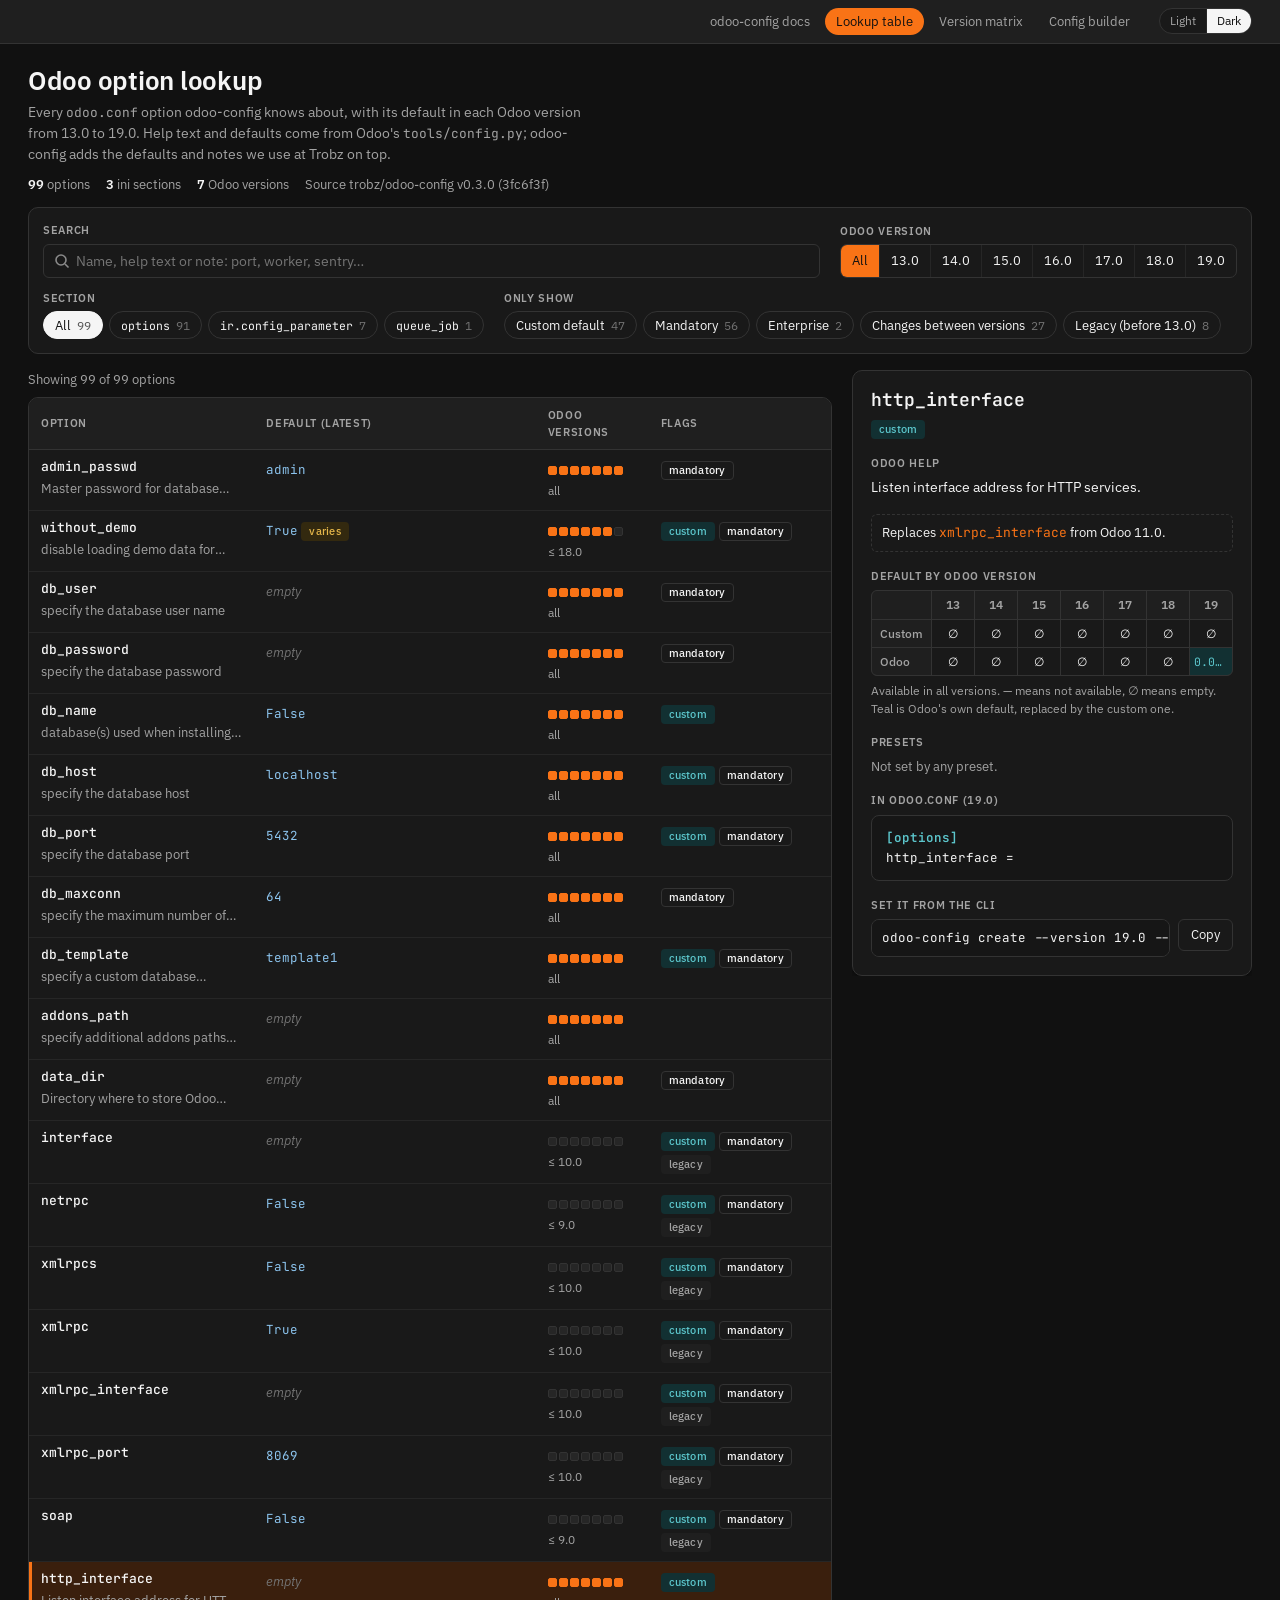
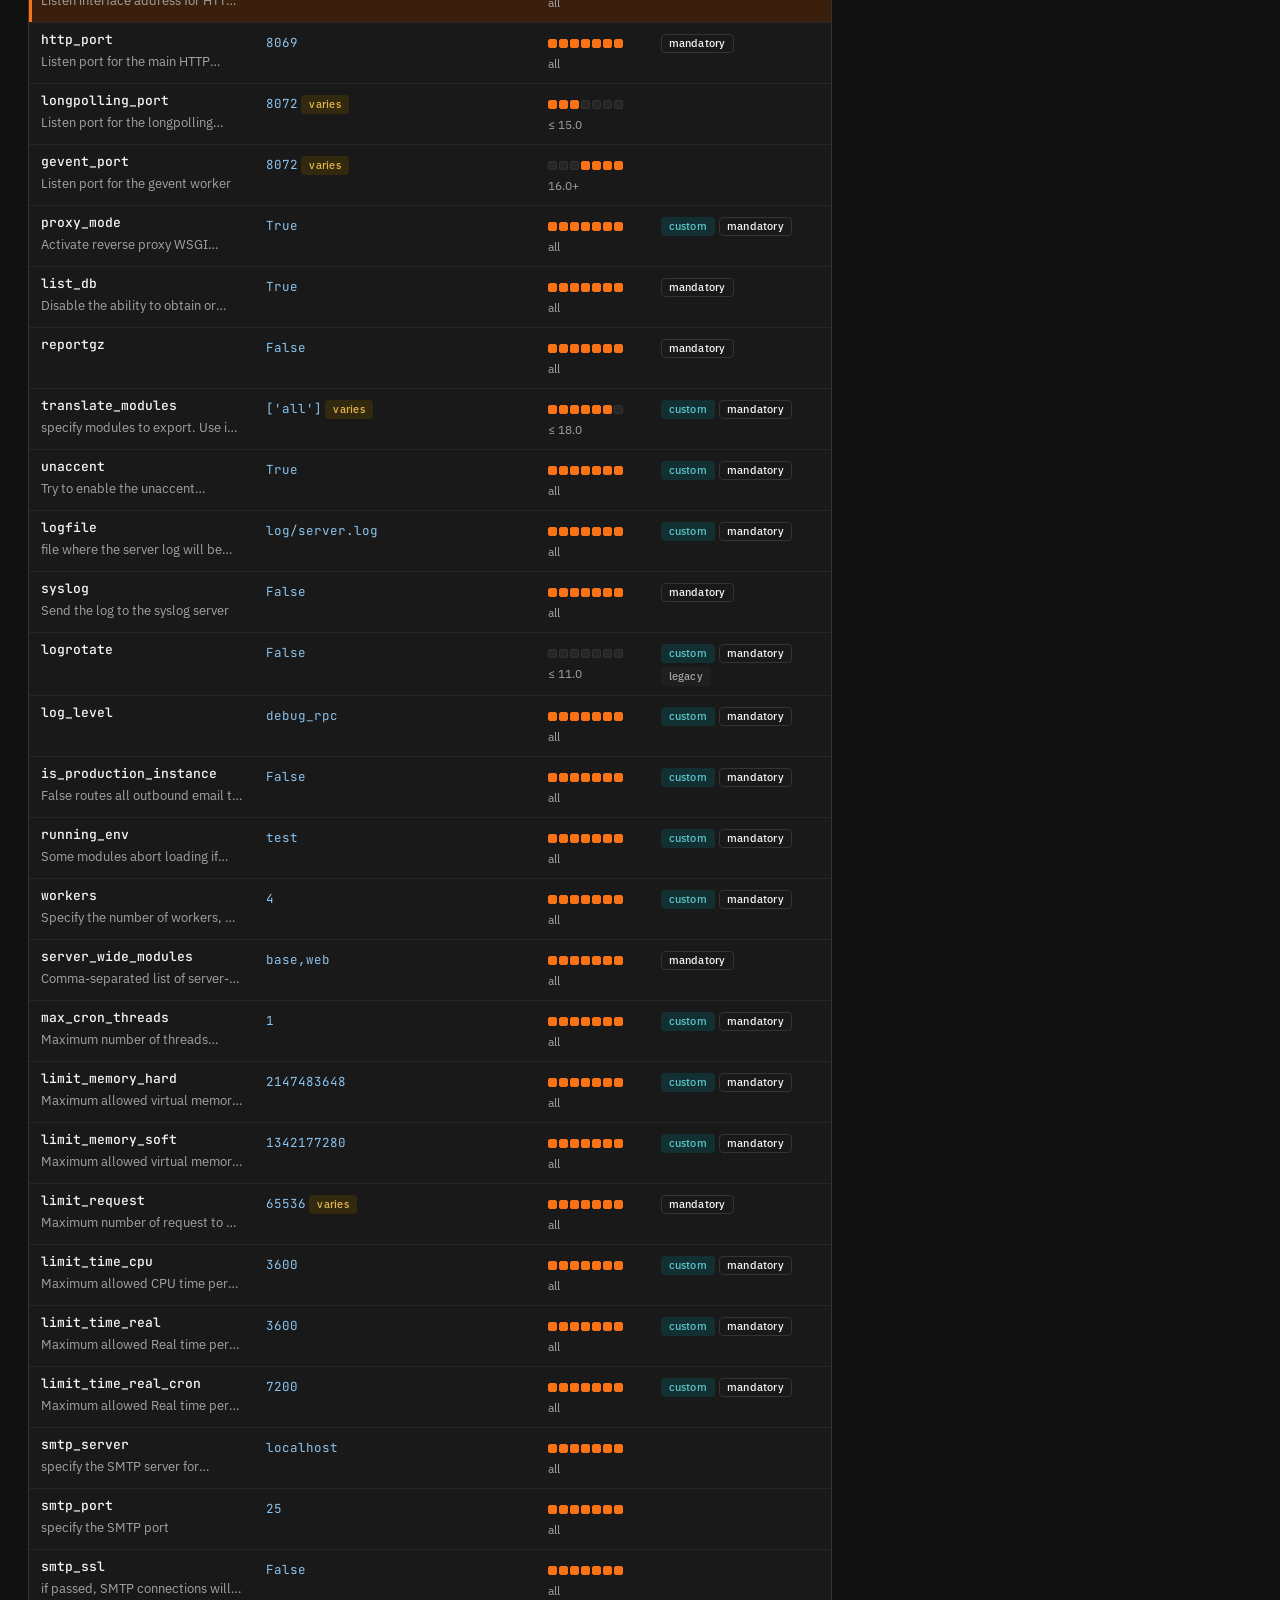
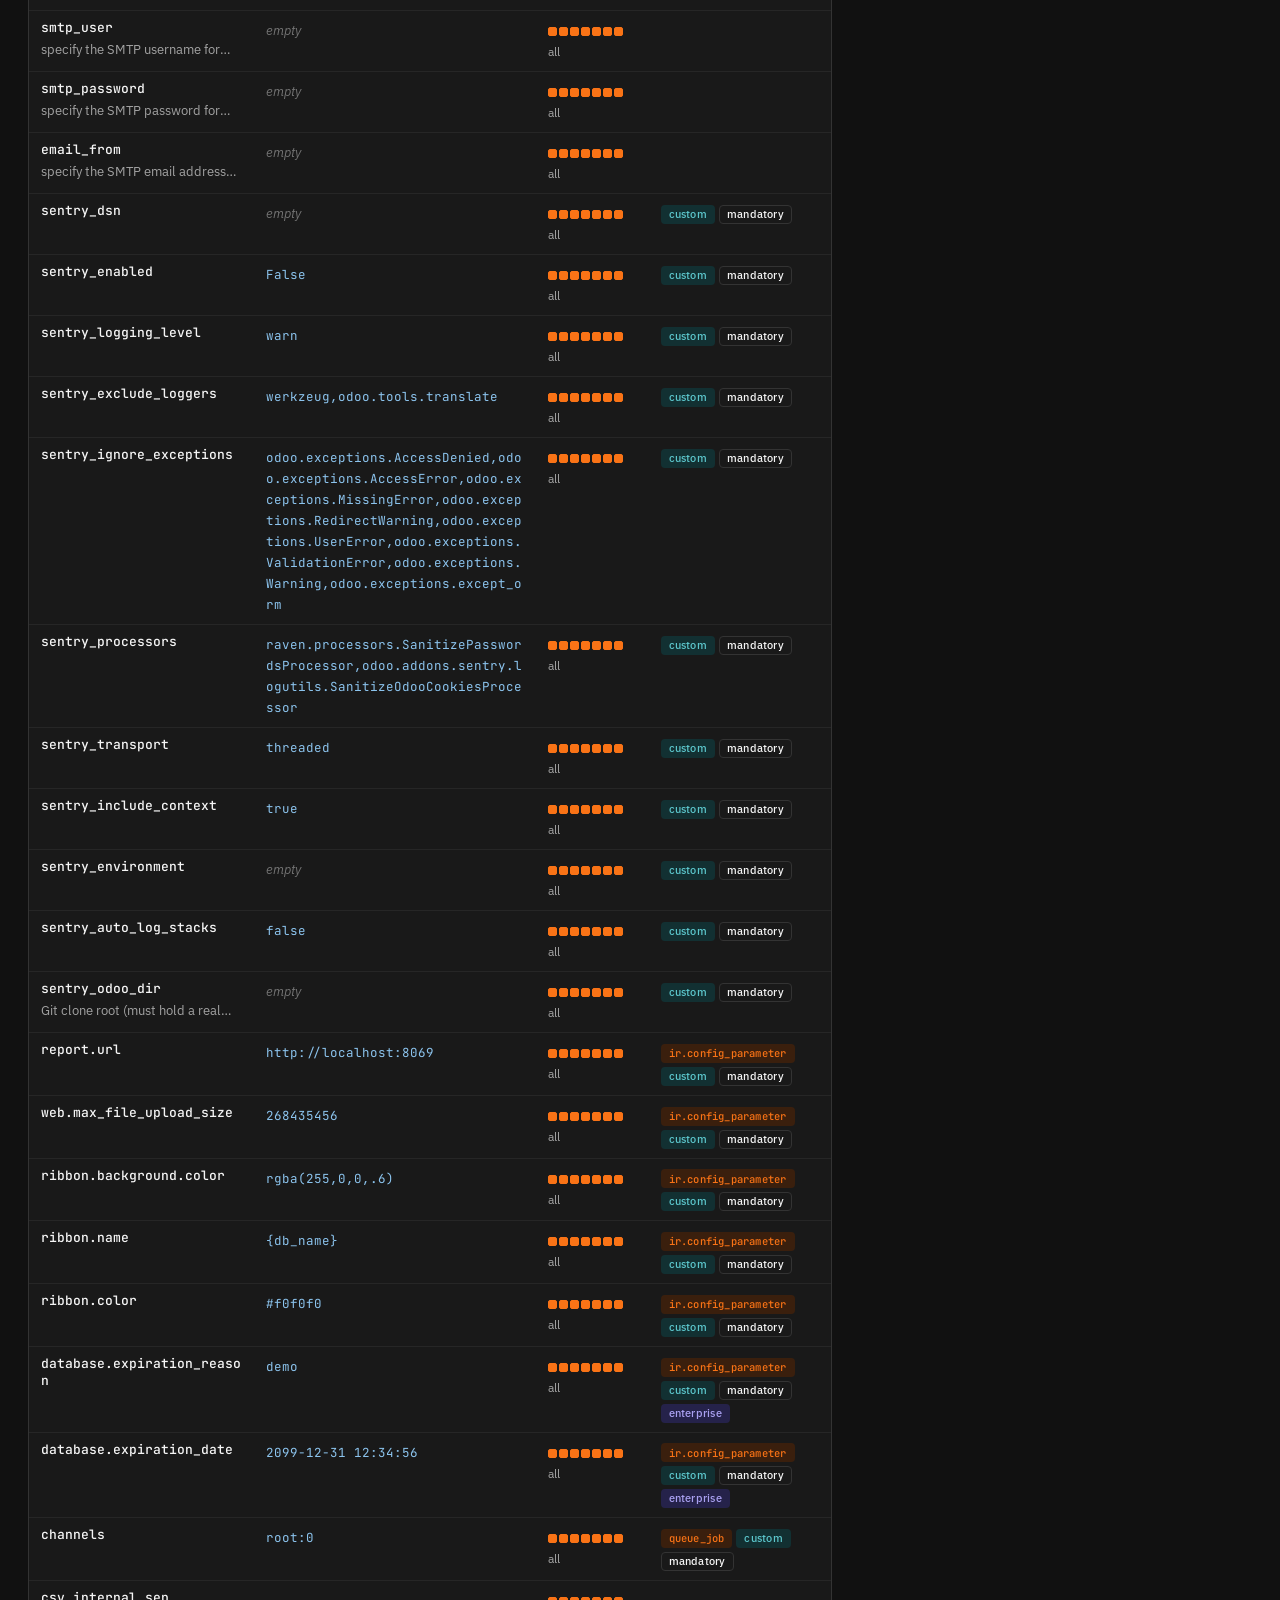
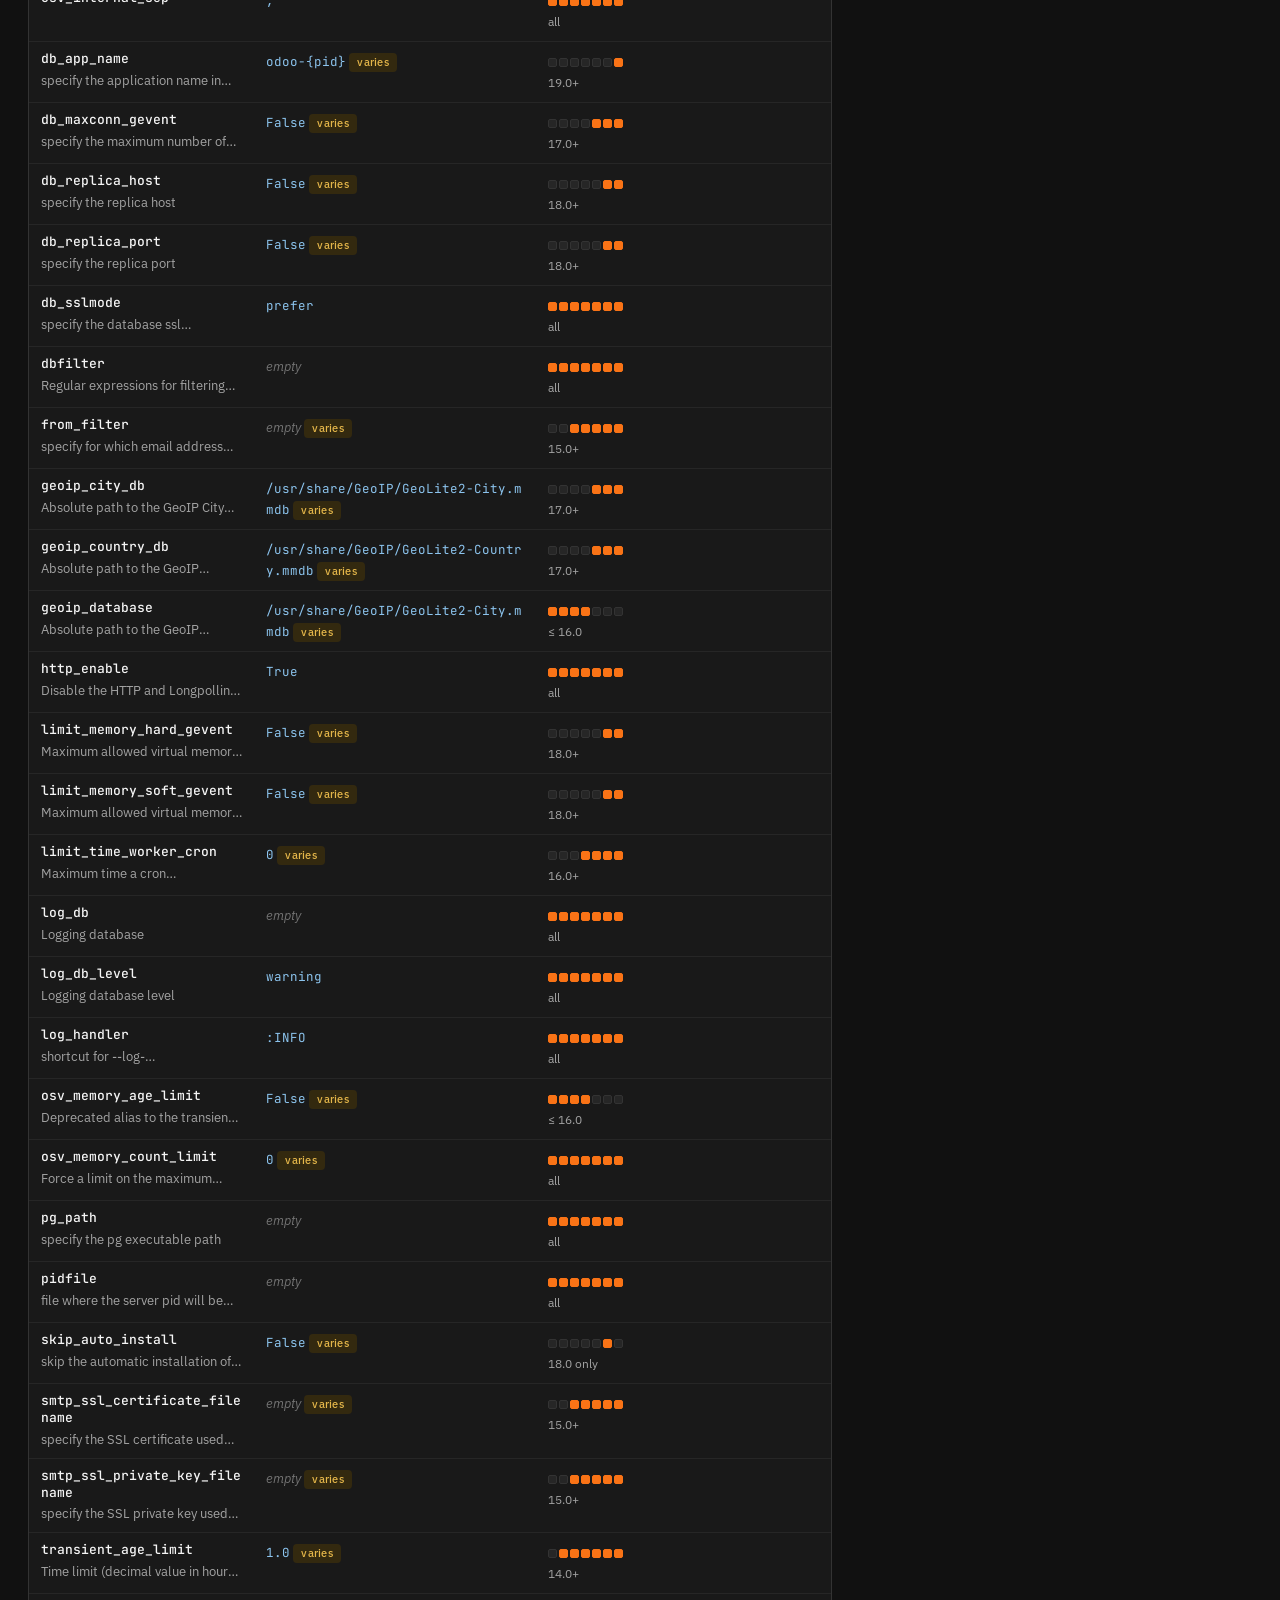
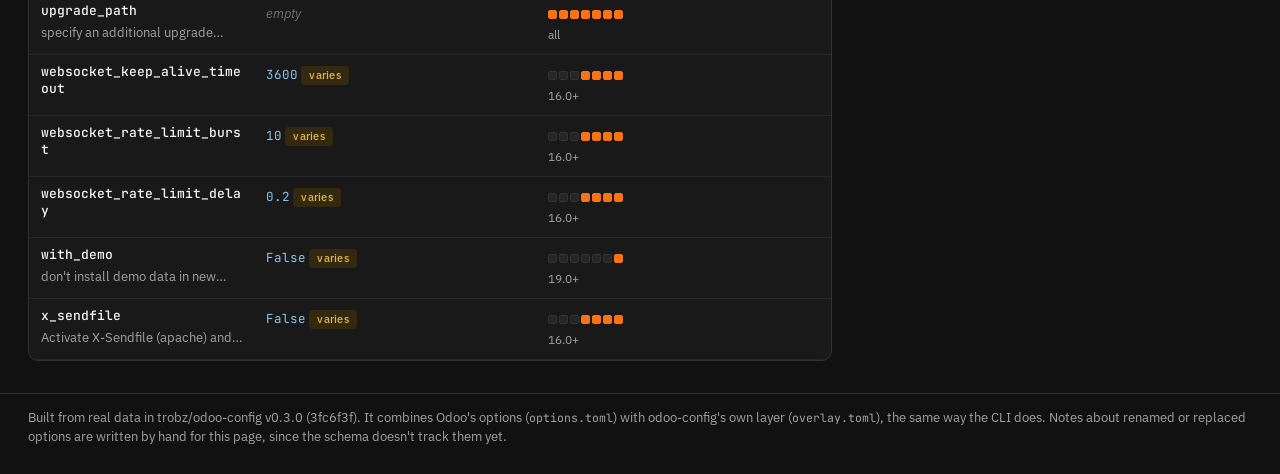
==== site-docs/docs/artifacts/odoo-option-lookup/index.html @ c49c1a0e "docs(site): add option lookup, version matrix and conf builder tools Port the 3 standalone web tools" ====
<!doctype html>
<html lang="en">
<head>
<meta charset="utf-8">
<meta name="viewport" content="width=device-width, initial-scale=1">
<title>Odoo Option Lookup</title>
<link rel="preconnect" href="https://fonts.googleapis.com">
<link rel="preconnect" href="https://fonts.gstatic.com" crossorigin>
<link rel="stylesheet" href="https://fonts.googleapis.com/css2?family=IBM+Plex+Sans:wght@300;400;500;600;700&family=JetBrains+Mono:wght@400;500;600;700&display=swap">
<style>
:root{
  color-scheme:dark;
  --bg:#111111; --surface:#191919; --panel:#1f1f1f; --line:#333333; --line-soft:#262626;
  --ink:#f5f5f5; --muted:#a3a3a3; --faint:#737373;
  --accent:#f97316; --accent-ink:#111111; --accent-soft:#3a1f0d;
  --add:#57c88a; --add-bg:#16301f;
  --del:#f0837a; --del-bg:#3a1a18;
  --chg:#e4b64a; --chg-bg:#33290f;
  --trobz:#5cc6cc; --trobz-bg:#123032;
  --ent:#a9a0f0; --ent-bg:#25224a;
  --code-bg:#161616; --code-key:#fdba74; --code-val:#8cc4ee; --code-com:#8a8a8a; --code-sec:#5cc6cc;
  --shadow:0 1px 2px rgba(0,0,0,.3),0 4px 16px rgba(0,0,0,.25);
  --sans:"IBM Plex Sans",system-ui,-apple-system,"Segoe UI",sans-serif;
  --mono:"JetBrains Mono",ui-monospace,"SFMono-Regular",Menlo,Consolas,monospace;
}
:root[data-theme="light"]{
  color-scheme:light;
  --bg:#fafafa; --surface:#ffffff; --panel:#f4f4f5; --line:#e4e4e7; --line-soft:#efeff1;
  --ink:#18181b; --muted:#5f5f68; --faint:#a1a1aa;
  --accent:#c2410c; --accent-ink:#ffffff; --accent-soft:#ffedd5;
  --add:#1f7a4d; --add-bg:#e3f4ea;
  --del:#b42318; --del-bg:#fdecea;
  --chg:#8a5d00; --chg-bg:#fff2cc;
  --trobz:#0f6e74; --trobz-bg:#dff1f1;
  --ent:#4f46a5; --ent-bg:#ecebfa;
  --code-bg:#f7f7f8; --code-key:#c2410c; --code-val:#1f5f8a; --code-com:#80808a; --code-sec:#0f6e74;
  --shadow:0 1px 2px rgba(24,24,27,.06),0 4px 16px rgba(24,24,27,.06);
}

*{box-sizing:border-box}
body{background:var(--bg);color:var(--ink);font:14px/1.5 var(--sans);margin:0}
a{color:var(--accent)}
button,input,select{font:inherit;color:inherit}
:focus-visible{outline:2px solid var(--accent);outline-offset:2px}
@media (prefers-reduced-motion: reduce){*{transition:none!important;animation:none!important}}
code,.mono{font-family:var(--mono);font-size:.92em}

.wrap{max-width:1320px;margin:0 auto;padding-inline:16px}
@media (min-width:720px){.wrap{padding-inline:28px}}

/* Top strip: links between the three pages and the theme switch. */
.strip{background:var(--panel);border-bottom:1px solid var(--line);font-size:12.5px}
.strip .wrap{display:flex;flex-wrap:wrap;align-items:center;gap:6px 18px;padding-block:8px}
.strip nav{display:flex;flex-wrap:wrap;gap:4px;margin-left:auto}
.strip nav a{padding:3px 10px;border-radius:999px;color:var(--muted);text-decoration:none;border:1px solid transparent}
.strip nav a:hover{color:var(--ink);border-color:var(--line)}
.strip nav a[aria-current="page"]{background:var(--accent);color:var(--accent-ink)}
.theme{display:inline-flex;border:1px solid var(--line);border-radius:999px;overflow:hidden;background:var(--surface)}
.theme button{border:0;background:none;padding:3px 10px;font-size:12px;color:var(--muted);cursor:pointer}
.theme button + button{border-left:1px solid var(--line-soft)}
.theme button:hover{color:var(--ink)}
.theme button[aria-pressed="true"]{background:var(--ink);color:var(--bg)}

header.page{padding-block:22px 14px}
header.page h1{font:600 26px/1.15 var(--sans);letter-spacing:-.01em;margin:0 0 6px;text-wrap:balance}
header.page p{margin:0;color:var(--muted);max-width:72ch}
.meta{display:flex;flex-wrap:wrap;gap:4px 16px;margin-top:10px;font-size:12.5px;color:var(--muted)}
.meta b{color:var(--ink);font-weight:600;font-variant-numeric:tabular-nums}

footer.page{border-top:1px solid var(--line);margin-top:32px;padding-block:14px 28px;font-size:12.5px;color:var(--muted)}

/* Badges */
.badges{display:inline-flex;flex-wrap:wrap;gap:4px}
.b{display:inline-flex;align-items:center;height:19px;padding:0 7px;border-radius:4px;font:500 11px/1 var(--sans);letter-spacing:.02em;white-space:nowrap;border:1px solid transparent}
.b-trobz{background:var(--trobz-bg);color:var(--trobz)}
.b-mand{border-color:var(--line);color:var(--ink)}
.b-ent{background:var(--ent-bg);color:var(--ent)}
.b-legacy{background:var(--panel);color:var(--muted)}
.b-sec{background:var(--accent-soft);color:var(--accent);font-family:var(--mono);font-size:10.5px}
.b-add{background:var(--add-bg);color:var(--add)}
.b-del{background:var(--del-bg);color:var(--del)}
.b-chg{background:var(--chg-bg);color:var(--chg)}

/* Controls */
.field{display:flex;flex-direction:column;gap:5px}
.field > label,.label{font-size:11px;font-weight:600;letter-spacing:.06em;text-transform:uppercase;color:var(--muted)}
.input{height:34px;padding:0 10px;border:1px solid var(--line);border-radius:6px;background:var(--surface);min-width:0}
.input:focus{border-color:var(--accent);outline:none;box-shadow:0 0 0 3px var(--accent-soft)}
.search{width:100%;padding-left:32px;background:var(--surface) url("data:image/svg+xml,%3Csvg xmlns='http://www.w3.org/2000/svg' width='16' height='16' fill='none' stroke='%238a8a8a' stroke-width='1.6'%3E%3Ccircle cx='7' cy='7' r='5'/%3E%3Cpath d='m11 11 3.5 3.5'/%3E%3C/svg%3E") no-repeat 10px 50%}
.chips{display:flex;flex-wrap:wrap;gap:6px}
.chip{height:28px;padding:0 11px;border-radius:999px;border:1px solid var(--line);background:var(--surface);cursor:pointer;font-size:12.5px;display:inline-flex;align-items:center;gap:6px}
.chip:hover{border-color:var(--faint)}
.chip[aria-pressed="true"]{background:var(--ink);border-color:var(--ink);color:var(--bg)}
.chip .n{font-variant-numeric:tabular-nums;color:var(--faint);font-size:11.5px}
.chip[aria-pressed="true"] .n{color:inherit;opacity:.7}
.seg{display:inline-flex;flex-wrap:wrap;border:1px solid var(--line);border-radius:7px;overflow:hidden;background:var(--surface)}
.seg button{border:0;background:none;padding:6px 11px;cursor:pointer;font-size:13px;font-variant-numeric:tabular-nums;border-right:1px solid var(--line-soft)}
.seg button:last-child{border-right:0}
.seg button:hover{background:var(--panel)}
.seg button[aria-pressed="true"]{background:var(--accent);color:var(--accent-ink)}
.btn{height:32px;padding:0 12px;border-radius:6px;border:1px solid var(--line);background:var(--surface);cursor:pointer;font-size:13px;display:inline-flex;align-items:center;gap:6px}
.btn:hover{border-color:var(--faint)}
.btn.primary{background:var(--accent);border-color:var(--accent);color:var(--accent-ink)}
.switch{display:inline-flex;align-items:center;gap:8px;cursor:pointer;font-size:13px;user-select:none}
.switch input{appearance:none;width:30px;height:18px;border-radius:999px;background:var(--line);position:relative;cursor:pointer;margin:0;flex:none;transition:background .15s}
.switch input::after{content:"";position:absolute;top:2px;left:2px;width:14px;height:14px;border-radius:50%;background:var(--surface);transition:transform .15s}
.switch input:checked{background:var(--accent)}
.switch input:checked::after{transform:translateX(12px)}

/* ini code block */
.ini{font:12.5px/1.6 var(--mono);background:var(--code-bg);border:1px solid var(--line);border-radius:8px;padding:12px 14px;margin:0;overflow-x:auto;white-space:pre;color:var(--ink)}
:is(.ini,.hl) .s{color:var(--code-sec);font-weight:600}
:is(.ini,.hl) .c{color:var(--code-com);font-style:italic}
:is(.ini,.hl) .k{color:var(--code-key)}
:is(.ini,.hl) .v{color:var(--code-val)}

.muted{color:var(--muted)}
.empty{padding:28px;text-align:center;color:var(--muted)}
.note{font-size:12px;color:var(--muted)}
.sr{position:absolute;width:1px;height:1px;overflow:hidden;clip:rect(0 0 0 0)}

.toolbar{display:grid;gap:12px;padding:14px;border:1px solid var(--line);border-radius:10px;background:var(--surface)}
.toolbar .row{display:flex;flex-wrap:wrap;gap:10px 20px;align-items:flex-end}
.toolbar .grow{flex:1 1 260px}
.layout{display:grid;grid-template-columns:minmax(0,1fr);gap:20px;margin-top:16px;align-items:start}
@media (min-width:1000px){.layout{grid-template-columns:minmax(0,1fr) 400px}}
.count{font-size:12.5px;color:var(--muted);margin:0 0 8px;font-variant-numeric:tabular-nums}
.tbl-wrap{overflow-x:auto;border:1px solid var(--line);border-radius:10px;background:var(--surface)}
table{border-collapse:collapse;width:100%;min-width:620px}
th{font-size:11px;font-weight:600;letter-spacing:.06em;text-transform:uppercase;color:var(--muted);text-align:left;padding:9px 12px;border-bottom:1px solid var(--line);background:var(--panel);position:sticky;top:0}
td{padding:9px 12px;border-bottom:1px solid var(--line-soft);vertical-align:top}
tbody tr.opt{cursor:pointer}
tbody tr.opt:hover{background:var(--panel)}
tbody tr.opt[aria-selected="true"]{background:var(--accent-soft)}
tbody tr.opt[aria-selected="true"] td:first-child{box-shadow:inset 3px 0 0 var(--accent)}
.key{font:500 13px/1.3 var(--mono);word-break:break-all}
.help{color:var(--muted);font-size:12.5px;margin-top:3px;display:-webkit-box;-webkit-line-clamp:1;-webkit-box-orient:vertical;overflow:hidden;max-width:52ch}
.val{font:12.5px/1.3 var(--mono);color:var(--code-val);word-break:break-all;max-width:22ch}
.val.empty-val{color:var(--faint);font-style:italic;font-family:var(--sans)}
.dots{display:inline-grid;grid-template-columns:repeat(7,9px);gap:2px;vertical-align:middle;margin-right:8px}
.dots i{width:9px;height:9px;border-radius:2px;background:var(--line-soft);border:1px solid var(--line)}
.dots i.on{background:var(--accent);border-color:var(--accent)}
.dots i.sel{outline:1.5px solid var(--ink);outline-offset:1px}
.range{font-size:12px;color:var(--muted);white-space:nowrap;font-variant-numeric:tabular-nums}
tr.exp td{background:var(--panel);padding:14px}
@media (min-width:1000px){tr.exp{display:none}}
@media (max-width:999px){#detail{display:none}}

.detail{border:1px solid var(--line);border-radius:10px;background:var(--surface);box-shadow:var(--shadow);padding:18px;display:grid;grid-template-columns:minmax(0,1fr);gap:16px}
#detail{position:sticky;top:calc(env(safe-area-inset-top,0px) + 12px);max-height:calc(100vh - 24px);overflow:auto}
tr.exp .detail{box-shadow:none}
.detail h2{font:600 18px/1.25 var(--mono);margin:0 0 6px;word-break:break-all}
.detail h3{font-size:11px;font-weight:600;letter-spacing:.06em;text-transform:uppercase;color:var(--muted);margin:0 0 6px}
.detail p{margin:0}
.note-box{border-left:3px solid var(--trobz);background:var(--trobz-bg);padding:8px 10px;border-radius:0 6px 6px 0;font-size:13px}
.vgrid{display:grid;grid-template-columns:auto repeat(7,minmax(0,1fr));gap:1px;background:var(--line);border:1px solid var(--line);border-radius:6px;overflow:hidden;font-size:11.5px}
.vgrid > div{background:var(--surface);padding:5px 4px;text-align:center;font-variant-numeric:tabular-nums;min-width:0;overflow:hidden;text-overflow:ellipsis;white-space:nowrap}
.vgrid .h{background:var(--panel);color:var(--muted);font-weight:600}
.vgrid .rl{background:var(--panel);color:var(--muted);text-align:left;padding-inline:8px;font-weight:500}
.vgrid .v{font-family:var(--mono)}
.vgrid .na{color:var(--faint)}
.vgrid .chg{background:var(--chg-bg);color:var(--chg);font-weight:500}
.vgrid .ovr{background:var(--trobz-bg);color:var(--trobz)}
.kv{display:grid;grid-template-columns:auto 1fr;gap:4px 12px;font-size:13px}
.kv dt{color:var(--muted)}
.kv dd{margin:0;font-family:var(--mono);font-size:12.5px;word-break:break-all}
.cli{display:flex;gap:8px;align-items:stretch}
.cli .ini{flex:1;min-width:0;padding:8px 10px}
.succ{font-size:13px;border:1px dashed var(--line);border-radius:6px;padding:8px 10px}
.succ a{font-family:var(--mono);cursor:pointer}
</style>
</head>
<body>
<div class="strip"><div class="wrap"><nav aria-label="Pages"><a href="../../">odoo-config docs</a><a href="../odoo-option-lookup/" aria-current="page">Lookup table</a><a href="../odoo-option-matrix/">Version matrix</a><a href="../odoo-conf-builder/">Config builder</a></nav><div class="theme" role="group" aria-label="Theme"><button type="button" data-t="light">Light</button><button type="button" data-t="dark">Dark</button></div></div></div>
<script>(() => {
  // Share the light/dark choice with the zensical docs pages: same localStorage
  // key and value shape as their palette toggle (theme.palette in zensical.toml).
  const root = document.documentElement, KEY = new URL("../../", location).pathname + ".__palette";
  const SCHEME = { light: [0, "default"], dark: [1, "slate"] };
  const apply = (mode) => {
    root.dataset.theme = mode;
    document.querySelectorAll(".theme button").forEach((b) => b.setAttribute("aria-pressed", b.dataset.t === mode));
  };
  let saved = null;
  try { saved = JSON.parse(localStorage.getItem(KEY)); } catch (e) {}
  apply(saved?.color?.scheme === "default" ? "light" : "dark");
  document.querySelector(".theme").addEventListener("click", (e) => {
    const b = e.target.closest("button"); if (!b) return;
    const [index, scheme] = SCHEME[b.dataset.t];
    try { localStorage.setItem(KEY, JSON.stringify({ index, color: { media: "none", scheme, primary: "indigo", accent: "indigo" } })); } catch (e) {}
    apply(b.dataset.t);
  });
})();</script>

<header class="page wrap">
  <h1>Odoo option lookup</h1>
  <p>Every <code>odoo.conf</code> option odoo-config knows about, with its default in each Odoo version from <span data-vrange>13.0 to 19.0</span>. Help text and defaults come from Odoo's <code>tools/config.py</code>; odoo-config adds the defaults and notes we use at Trobz on top.</p>
  <div class="meta"><span><b data-count>0</b> options</span><span><b data-sections>3</b> ini sections</span><span><b data-versions>7</b> Odoo versions</span><span>Source <span data-src></span></span></div>
</header>

<main class="wrap">
  <section class="toolbar" aria-label="Filters">
    <div class="row">
      <div class="field grow"><label for="q">Search</label><input id="q" class="input search" type="search" placeholder="Name, help text or note: port, worker, sentry…" autocomplete="off"></div>
      <div class="field"><span class="label" id="ver-l">Odoo version</span><div class="seg" id="ver" role="group" aria-labelledby="ver-l"></div></div>
    </div>
    <div class="row">
      <div class="field"><span class="label">Section</span><div class="chips" id="sec"></div></div>
      <div class="field"><span class="label">Only show</span><div class="chips" id="flags"></div></div>
    </div>
  </section>

  <div class="layout">
    <div>
      <p class="count" id="count" aria-live="polite"></p>
      <div class="tbl-wrap">
        <table>
          <thead><tr><th>Option</th><th id="def-h">Default</th><th>Odoo versions</th><th>Flags</th></tr></thead>
          <tbody id="rows"></tbody>
        </table>
      </div>
    </div>
    <aside id="detail" aria-label="Option detail"></aside>
  </div>
</main>

<footer class="page wrap">
  Built from real data in <span data-src></span>. It combines Odoo's options (<code>options.toml</code>) with odoo-config's own layer (<code>overlay.toml</code>), the same way the CLI does. Notes about renamed or replaced options are written by hand for this page, since the schema doesn't track them yet.
</footer>

<script type="application/json" id="schema-data">{"source":{"repo":"trobz/odoo-config","commit":"3fc6f3f","describe":"v0.3.0"},"versions":["13.0","14.0","15.0","16.0","17.0","18.0","19.0"],"presets":{"integration":{"max_cron_threads":"0","is_production_instance":"False"},"staging":{"max_cron_threads":"0","is_production_instance":"False"},"production":{"max_cron_threads":"2","is_production_instance":"True","list_db":"False","ribbon.name":""}},"options":[{"key":"admin_passwd","default":"admin","comment":"Master password for database operations. Keep this file secure.","mandatory":true,"type":"str","in_core":true,"in_overlay":true,"trobz":false,"core_default":"admin","versions":{"13.0":"admin","14.0":"admin","15.0":"admin","16.0":"admin","17.0":"admin","18.0":"admin","19.0":"admin"},"core_versions":{"13.0":"admin","14.0":"admin","15.0":"admin","16.0":"admin","17.0":"admin","18.0":"admin","19.0":"admin"}},{"key":"without_demo","default":"True","help":"disable loading demo data for modules to be installed (comma-separated, use \"all\" for all modules). Requires -d and -i. Default is %default","mandatory":true,"max_version":"18.0","type":"str","in_core":true,"in_overlay":true,"trobz":true,"core_default":"False","versions":{"13.0":"True","14.0":"True","15.0":"True","16.0":"True","17.0":"True","18.0":"True","19.0":null},"core_versions":{"13.0":"False","14.0":"False","15.0":"False","16.0":"False","17.0":"False","18.0":"False","19.0":null}},{"key":"db_user","default":"","help":"specify the database user name","mandatory":true,"type":"str","in_core":true,"in_overlay":true,"trobz":false,"core_default":"","versions":{"13.0":"","14.0":"","15.0":"","16.0":"","17.0":"","18.0":"","19.0":""},"core_versions":{"13.0":"","14.0":"","15.0":"","16.0":"","17.0":"","18.0":"","19.0":""}},{"key":"db_password","default":"","help":"specify the database password","mandatory":true,"type":"str","in_core":true,"in_overlay":true,"trobz":false,"core_default":"","versions":{"13.0":"","14.0":"","15.0":"","16.0":"","17.0":"","18.0":"","19.0":""},"core_versions":{"13.0":"","14.0":"","15.0":"","16.0":"","17.0":"","18.0":"","19.0":""}},{"key":"db_name","default":"False","help":"database(s) used when installing or updating modules.","comment":"Uncomment after the database is created to enable module auto-check.","commented":true,"type":"str","in_core":true,"in_overlay":true,"trobz":true,"core_default":"","versions":{"13.0":"False","14.0":"False","15.0":"False","16.0":"False","17.0":"False","18.0":"False","19.0":"False"},"core_versions":{"13.0":"","14.0":"","15.0":"","16.0":"","17.0":"","18.0":"","19.0":""}},{"key":"db_host","default":"localhost","help":"specify the database host","mandatory":true,"type":"str","in_core":true,"in_overlay":true,"trobz":true,"core_default":"","versions":{"13.0":"localhost","14.0":"localhost","15.0":"localhost","16.0":"localhost","17.0":"localhost","18.0":"localhost","19.0":"localhost"},"core_versions":{"13.0":"","14.0":"","15.0":"","16.0":"","17.0":"","18.0":"","19.0":""}},{"key":"db_port","default":"5432","help":"specify the database port","mandatory":true,"type":"int","in_core":true,"in_overlay":true,"trobz":true,"core_default":"False","versions":{"13.0":"5432","14.0":"5432","15.0":"5432","16.0":"5432","17.0":"5432","18.0":"5432","19.0":"5432"},"core_versions":{"13.0":"False","14.0":"False","15.0":"False","16.0":"False","17.0":"False","18.0":"False","19.0":"False"}},{"key":"db_maxconn","default":"64","help":"specify the maximum number of physical connections to PostgreSQL","mandatory":true,"type":"int","in_core":true,"in_overlay":true,"trobz":false,"core_default":"64","versions":{"13.0":"64","14.0":"64","15.0":"64","16.0":"64","17.0":"64","18.0":"64","19.0":"64"},"core_versions":{"13.0":"64","14.0":"64","15.0":"64","16.0":"64","17.0":"64","18.0":"64","19.0":"64"}},{"key":"db_template","default":"template1","help":"specify a custom database template to create a new database","mandatory":true,"type":"str","in_core":true,"in_overlay":true,"trobz":true,"core_default":"template0","versions":{"13.0":"template1","14.0":"template1","15.0":"template1","16.0":"template1","17.0":"template1","18.0":"template1","19.0":"template1"},"core_versions":{"13.0":"template0","14.0":"template0","15.0":"template0","16.0":"template0","17.0":"template0","18.0":"template0","19.0":"template0"}},{"key":"addons_path","default":"","help":"specify additional addons paths (separated by commas).","comment":"Comma-separated list of addons directories.","type":"str","in_core":true,"in_overlay":true,"trobz":false,"core_default":"","versions":{"13.0":"","14.0":"","15.0":"","16.0":"","17.0":"","18.0":"","19.0":""},"core_versions":{"13.0":"","14.0":"","15.0":"","16.0":"","17.0":"","18.0":"","19.0":""}},{"key":"data_dir","help":"Directory where to store Odoo data","mandatory":true,"type":"str","in_core":true,"in_overlay":true,"trobz":false,"core_default":"","versions":{"13.0":"","14.0":"","15.0":"","16.0":"","17.0":"","18.0":"","19.0":""},"core_versions":{"13.0":"","14.0":"","15.0":"","16.0":"","17.0":"","18.0":"","19.0":""}},{"key":"interface","default":"","mandatory":true,"max_version":"10.0","type":"str","in_core":false,"in_overlay":true,"trobz":true,"core_default":null,"versions":{"13.0":null,"14.0":null,"15.0":null,"16.0":null,"17.0":null,"18.0":null,"19.0":null}},{"key":"netrpc","default":"False","mandatory":true,"max_version":"9.0","type":"str","in_core":false,"in_overlay":true,"trobz":true,"core_default":null,"versions":{"13.0":null,"14.0":null,"15.0":null,"16.0":null,"17.0":null,"18.0":null,"19.0":null}},{"key":"xmlrpcs","default":"False","mandatory":true,"max_version":"10.0","type":"str","in_core":false,"in_overlay":true,"trobz":true,"core_default":null,"versions":{"13.0":null,"14.0":null,"15.0":null,"16.0":null,"17.0":null,"18.0":null,"19.0":null}},{"key":"xmlrpc","default":"True","mandatory":true,"max_version":"10.0","type":"str","in_core":false,"in_overlay":true,"trobz":true,"core_default":null,"versions":{"13.0":null,"14.0":null,"15.0":null,"16.0":null,"17.0":null,"18.0":null,"19.0":null}},{"key":"xmlrpc_interface","default":"","mandatory":true,"max_version":"10.0","type":"str","in_core":false,"in_overlay":true,"trobz":true,"core_default":null,"versions":{"13.0":null,"14.0":null,"15.0":null,"16.0":null,"17.0":null,"18.0":null,"19.0":null}},{"key":"xmlrpc_port","default":"8069","mandatory":true,"max_version":"10.0","type":"int","in_core":false,"in_overlay":true,"trobz":true,"core_default":null,"versions":{"13.0":null,"14.0":null,"15.0":null,"16.0":null,"17.0":null,"18.0":null,"19.0":null}},{"key":"soap","default":"False","mandatory":true,"max_version":"9.0","type":"str","in_core":false,"in_overlay":true,"trobz":true,"core_default":null,"versions":{"13.0":null,"14.0":null,"15.0":null,"16.0":null,"17.0":null,"18.0":null,"19.0":null}},{"key":"http_interface","default":"","help":"Listen interface address for HTTP services.","type":"str","in_core":true,"in_overlay":true,"trobz":true,"core_default":"0.0.0.0","versions":{"13.0":"","14.0":"","15.0":"","16.0":"","17.0":"","18.0":"","19.0":""},"core_versions":{"13.0":"","14.0":"","15.0":"","16.0":"","17.0":"","18.0":"","19.0":"0.0.0.0"}},{"key":"http_port","default":"8069","help":"Listen port for the main HTTP service","mandatory":true,"type":"int","in_core":true,"in_overlay":true,"trobz":false,"core_default":"8069","versions":{"13.0":"8069","14.0":"8069","15.0":"8069","16.0":"8069","17.0":"8069","18.0":"8069","19.0":"8069"},"core_versions":{"13.0":"8069","14.0":"8069","15.0":"8069","16.0":"8069","17.0":"8069","18.0":"8069","19.0":"8069"}},{"key":"longpolling_port","default":"8072","help":"Listen port for the longpolling HTTP service","max_version":"15.0","type":"int","in_core":true,"in_overlay":true,"trobz":false,"core_default":"8072","versions":{"13.0":"8072","14.0":"8072","15.0":"8072","16.0":null,"17.0":null,"18.0":null,"19.0":null},"core_versions":{"13.0":"8072","14.0":"8072","15.0":"8072","16.0":null,"17.0":null,"18.0":null,"19.0":null}},{"key":"gevent_port","default":"8072","help":"Listen port for the gevent worker","min_version":"16.0","type":"int","in_core":true,"in_overlay":true,"trobz":false,"core_default":"8072","versions":{"13.0":null,"14.0":null,"15.0":null,"16.0":"8072","17.0":"8072","18.0":"8072","19.0":"8072"},"core_versions":{"13.0":null,"14.0":null,"15.0":null,"16.0":"8072","17.0":"8072","18.0":"8072","19.0":"8072"}},{"key":"proxy_mode","default":"True","help":"Activate reverse proxy WSGI wrappers (headers rewriting) Only enable this when running behind a trusted web proxy!","mandatory":true,"type":"str","in_core":true,"in_overlay":true,"trobz":true,"core_default":"False","versions":{"13.0":"True","14.0":"True","15.0":"True","16.0":"True","17.0":"True","18.0":"True","19.0":"True"},"core_versions":{"13.0":"False","14.0":"False","15.0":"False","16.0":"False","17.0":"False","18.0":"False","19.0":"False"}},{"key":"list_db","default":"True","help":"Disable the ability to obtain or view the list of databases. Also disable access to the database manager and selector, so be sure to set a proper --database parameter first","mandatory":true,"type":"str","in_core":true,"in_overlay":true,"trobz":false,"core_default":"True","versions":{"13.0":"True","14.0":"True","15.0":"True","16.0":"True","17.0":"True","18.0":"True","19.0":"True"},"core_versions":{"13.0":"True","14.0":"True","15.0":"True","16.0":"True","17.0":"True","18.0":"True","19.0":"True"}},{"key":"reportgz","default":"False","mandatory":true,"type":"str","in_core":true,"in_overlay":true,"trobz":false,"core_default":"False","versions":{"13.0":"False","14.0":"False","15.0":"False","16.0":"False","17.0":"False","18.0":"False","19.0":"False"},"core_versions":{"13.0":"False","14.0":"False","15.0":"False","16.0":"False","17.0":"False","18.0":"False","19.0":"False"}},{"key":"translate_modules","default":"['all']","help":"specify modules to export. Use in combination with --i18n-export","mandatory":true,"max_version":"18.0","type":"str","in_core":true,"in_overlay":true,"trobz":true,"core_default":"","versions":{"13.0":"['all']","14.0":"['all']","15.0":"['all']","16.0":"['all']","17.0":"['all']","18.0":"['all']","19.0":null},"core_versions":{"13.0":"","14.0":"","15.0":"","16.0":"","17.0":"","18.0":"","19.0":null}},{"key":"unaccent","default":"True","help":"Try to enable the unaccent extension when creating new databases.","mandatory":true,"type":"str","in_core":true,"in_overlay":true,"trobz":true,"core_default":"False","versions":{"13.0":"True","14.0":"True","15.0":"True","16.0":"True","17.0":"True","18.0":"True","19.0":"True"},"core_versions":{"13.0":"False","14.0":"False","15.0":"False","16.0":"False","17.0":"False","18.0":"False","19.0":"False"}},{"key":"logfile","default":"log/server.log","help":"file where the server log will be stored","mandatory":true,"type":"str","in_core":true,"in_overlay":true,"trobz":true,"core_default":"","versions":{"13.0":"log/server.log","14.0":"log/server.log","15.0":"log/server.log","16.0":"log/server.log","17.0":"log/server.log","18.0":"log/server.log","19.0":"log/server.log"},"core_versions":{"13.0":"","14.0":"","15.0":"","16.0":"","17.0":"","18.0":"","19.0":""}},{"key":"syslog","default":"False","help":"Send the log to the syslog server","mandatory":true,"type":"str","in_core":true,"in_overlay":true,"trobz":false,"core_default":"False","versions":{"13.0":"False","14.0":"False","15.0":"False","16.0":"False","17.0":"False","18.0":"False","19.0":"False"},"core_versions":{"13.0":"False","14.0":"False","15.0":"False","16.0":"False","17.0":"False","18.0":"False","19.0":"False"}},{"key":"logrotate","default":"False","mandatory":true,"max_version":"11.0","type":"str","in_core":false,"in_overlay":true,"trobz":true,"core_default":null,"versions":{"13.0":null,"14.0":null,"15.0":null,"16.0":null,"17.0":null,"18.0":null,"19.0":null}},{"key":"log_level","default":"debug_rpc","mandatory":true,"type":"str","in_core":true,"in_overlay":true,"trobz":true,"core_default":"info","versions":{"13.0":"debug_rpc","14.0":"debug_rpc","15.0":"debug_rpc","16.0":"debug_rpc","17.0":"debug_rpc","18.0":"debug_rpc","19.0":"debug_rpc"},"core_versions":{"13.0":"info","14.0":"info","15.0":"info","16.0":"info","17.0":"info","18.0":"info","19.0":"info"}},{"key":"is_production_instance","default":"False","comment":"False routes all outbound email to the catch-all test address.","mandatory":true,"type":"str","in_core":false,"in_overlay":true,"trobz":true,"core_default":null,"versions":{"13.0":"False","14.0":"False","15.0":"False","16.0":"False","17.0":"False","18.0":"False","19.0":"False"}},{"key":"running_env","default":"test","comment":"Some modules abort loading if server_environment running_env is unset.","mandatory":true,"type":"str","in_core":false,"in_overlay":true,"trobz":true,"core_default":null,"versions":{"13.0":"test","14.0":"test","15.0":"test","16.0":"test","17.0":"test","18.0":"test","19.0":"test"}},{"key":"workers","default":"4","help":"Specify the number of workers, 0 disable prefork mode.","mandatory":true,"type":"int","in_core":true,"in_overlay":true,"trobz":true,"core_default":"0","versions":{"13.0":"4","14.0":"4","15.0":"4","16.0":"4","17.0":"4","18.0":"4","19.0":"4"},"core_versions":{"13.0":"0","14.0":"0","15.0":"0","16.0":"0","17.0":"0","18.0":"0","19.0":"0"}},{"key":"server_wide_modules","default":"base,web","help":"Comma-separated list of server-wide modules.","mandatory":true,"type":"str","in_core":true,"in_overlay":true,"trobz":false,"core_default":"base,web","versions":{"13.0":"base,web","14.0":"base,web","15.0":"base,web","16.0":"base,web","17.0":"base,web","18.0":"base,web","19.0":"base,web"},"core_versions":{"13.0":"base,web","14.0":"base,web","15.0":"base,web","16.0":"base,web","17.0":"base,web","18.0":"base,web","19.0":"base,web"}},{"key":"max_cron_threads","default":"1","help":"Maximum number of threads processing concurrently cron jobs (default 2).","comment":"0 disables scheduled actions (non-production); 2 on production.","mandatory":true,"type":"int","in_core":true,"in_overlay":true,"trobz":true,"core_default":"2","versions":{"13.0":"1","14.0":"1","15.0":"1","16.0":"1","17.0":"1","18.0":"1","19.0":"1"},"core_versions":{"13.0":"2","14.0":"2","15.0":"2","16.0":"2","17.0":"2","18.0":"2","19.0":"2"}},{"key":"limit_memory_hard","default":"2147483648","help":"Maximum allowed virtual memory per worker (in bytes), when reached, any memory allocation will fail (default 2560MiB).","mandatory":true,"type":"int","in_core":true,"in_overlay":true,"trobz":true,"core_default":"2684354560","versions":{"13.0":"2147483648","14.0":"2147483648","15.0":"2147483648","16.0":"2147483648","17.0":"2147483648","18.0":"2147483648","19.0":"2147483648"},"core_versions":{"13.0":"2684354560","14.0":"2684354560","15.0":"2684354560","16.0":"2684354560","17.0":"2684354560","18.0":"2684354560","19.0":"2684354560"}},{"key":"limit_memory_soft","default":"1342177280","help":"Maximum allowed virtual memory per worker (in bytes), when reached the worker be reset after the current request (default 2048MiB).","mandatory":true,"type":"int","in_core":true,"in_overlay":true,"trobz":true,"core_default":"2147483648","versions":{"13.0":"1342177280","14.0":"1342177280","15.0":"1342177280","16.0":"1342177280","17.0":"1342177280","18.0":"1342177280","19.0":"1342177280"},"core_versions":{"13.0":"2147483648","14.0":"2147483648","15.0":"2147483648","16.0":"2147483648","17.0":"2147483648","18.0":"2147483648","19.0":"2147483648"}},{"key":"limit_request","default":"65536","help":"Maximum number of request to be processed per worker (default 65536).","mandatory":true,"by_version":{"13.0":"8192","14.0":"8192","15.0":"8192","16.0":"65536","17.0":"65536","18.0":"65536","19.0":"65536"},"type":"int","in_core":true,"in_overlay":true,"trobz":false,"core_default":"65536","versions":{"13.0":"8192","14.0":"8192","15.0":"8192","16.0":"65536","17.0":"65536","18.0":"65536","19.0":"65536"},"core_versions":{"13.0":"8192","14.0":"8192","15.0":"8192","16.0":"65536","17.0":"65536","18.0":"65536","19.0":"65536"}},{"key":"limit_time_cpu","default":"3600","help":"Maximum allowed CPU time per request (default 60).","mandatory":true,"type":"int","in_core":true,"in_overlay":true,"trobz":true,"core_default":"60","versions":{"13.0":"3600","14.0":"3600","15.0":"3600","16.0":"3600","17.0":"3600","18.0":"3600","19.0":"3600"},"core_versions":{"13.0":"60","14.0":"60","15.0":"60","16.0":"60","17.0":"60","18.0":"60","19.0":"60"}},{"key":"limit_time_real","default":"3600","help":"Maximum allowed Real time per request (default 120).","mandatory":true,"type":"int","in_core":true,"in_overlay":true,"trobz":true,"core_default":"120","versions":{"13.0":"3600","14.0":"3600","15.0":"3600","16.0":"3600","17.0":"3600","18.0":"3600","19.0":"3600"},"core_versions":{"13.0":"120","14.0":"120","15.0":"120","16.0":"120","17.0":"120","18.0":"120","19.0":"120"}},{"key":"limit_time_real_cron","default":"7200","help":"Maximum allowed Real time per cron job. (default: --limit-time-real). Set to 0 for no limit.","mandatory":true,"type":"int","in_core":true,"in_overlay":true,"trobz":true,"core_default":"-1","versions":{"13.0":"7200","14.0":"7200","15.0":"7200","16.0":"7200","17.0":"7200","18.0":"7200","19.0":"7200"},"core_versions":{"13.0":"-1","14.0":"-1","15.0":"-1","16.0":"-1","17.0":"-1","18.0":"-1","19.0":"-1"}},{"key":"smtp_server","default":"localhost","help":"specify the SMTP server for sending email","commented":true,"type":"str","in_core":true,"in_overlay":true,"trobz":false,"core_default":"localhost","versions":{"13.0":"localhost","14.0":"localhost","15.0":"localhost","16.0":"localhost","17.0":"localhost","18.0":"localhost","19.0":"localhost"},"core_versions":{"13.0":"localhost","14.0":"localhost","15.0":"localhost","16.0":"localhost","17.0":"localhost","18.0":"localhost","19.0":"localhost"}},{"key":"smtp_port","default":"25","help":"specify the SMTP port","commented":true,"type":"int","in_core":true,"in_overlay":true,"trobz":false,"core_default":"25","versions":{"13.0":"25","14.0":"25","15.0":"25","16.0":"25","17.0":"25","18.0":"25","19.0":"25"},"core_versions":{"13.0":"25","14.0":"25","15.0":"25","16.0":"25","17.0":"25","18.0":"25","19.0":"25"}},{"key":"smtp_ssl","default":"False","help":"if passed, SMTP connections will be encrypted with SSL (STARTTLS)","commented":true,"type":"str","in_core":true,"in_overlay":true,"trobz":false,"core_default":"False","versions":{"13.0":"False","14.0":"False","15.0":"False","16.0":"False","17.0":"False","18.0":"False","19.0":"False"},"core_versions":{"13.0":"False","14.0":"False","15.0":"False","16.0":"False","17.0":"False","18.0":"False","19.0":"False"}},{"key":"smtp_user","default":"","help":"specify the SMTP username for sending email","commented":true,"type":"str","in_core":true,"in_overlay":true,"trobz":false,"core_default":"","versions":{"13.0":"","14.0":"","15.0":"","16.0":"","17.0":"","18.0":"","19.0":""},"core_versions":{"13.0":"","14.0":"","15.0":"","16.0":"","17.0":"","18.0":"","19.0":""}},{"key":"smtp_password","default":"","help":"specify the SMTP password for sending email","commented":true,"type":"str","in_core":true,"in_overlay":true,"trobz":false,"core_default":"","versions":{"13.0":"","14.0":"","15.0":"","16.0":"","17.0":"","18.0":"","19.0":""},"core_versions":{"13.0":"","14.0":"","15.0":"","16.0":"","17.0":"","18.0":"","19.0":""}},{"key":"email_from","default":"","help":"specify the SMTP email address for sending email","commented":true,"type":"str","in_core":true,"in_overlay":true,"trobz":false,"core_default":"","versions":{"13.0":"","14.0":"","15.0":"","16.0":"","17.0":"","18.0":"","19.0":""},"core_versions":{"13.0":"","14.0":"","15.0":"","16.0":"","17.0":"","18.0":"","19.0":""}},{"key":"sentry_dsn","default":"","mandatory":true,"type":"str","in_core":false,"in_overlay":true,"trobz":true,"core_default":null,"versions":{"13.0":"","14.0":"","15.0":"","16.0":"","17.0":"","18.0":"","19.0":""}},{"key":"sentry_enabled","default":"False","mandatory":true,"type":"str","in_core":false,"in_overlay":true,"trobz":true,"core_default":null,"versions":{"13.0":"False","14.0":"False","15.0":"False","16.0":"False","17.0":"False","18.0":"False","19.0":"False"}},{"key":"sentry_logging_level","default":"warn","mandatory":true,"type":"str","in_core":false,"in_overlay":true,"trobz":true,"core_default":null,"versions":{"13.0":"warn","14.0":"warn","15.0":"warn","16.0":"warn","17.0":"warn","18.0":"warn","19.0":"warn"}},{"key":"sentry_exclude_loggers","default":"werkzeug,odoo.tools.translate","mandatory":true,"type":"str","in_core":false,"in_overlay":true,"trobz":true,"core_default":null,"versions":{"13.0":"werkzeug,odoo.tools.translate","14.0":"werkzeug,odoo.tools.translate","15.0":"werkzeug,odoo.tools.translate","16.0":"werkzeug,odoo.tools.translate","17.0":"werkzeug,odoo.tools.translate","18.0":"werkzeug,odoo.tools.translate","19.0":"werkzeug,odoo.tools.translate"}},{"key":"sentry_ignore_exceptions","default":"odoo.exceptions.AccessDenied,odoo.exceptions.AccessError,odoo.exceptions.MissingError,odoo.exceptions.RedirectWarning,odoo.exceptions.UserError,odoo.exceptions.ValidationError,odoo.exceptions.Warning,odoo.exceptions.except_orm","mandatory":true,"type":"str","in_core":false,"in_overlay":true,"trobz":true,"core_default":null,"versions":{"13.0":"odoo.exceptions.AccessDenied,odoo.exceptions.AccessError,odoo.exceptions.MissingError,odoo.exceptions.RedirectWarning,odoo.exceptions.UserError,odoo.exceptions.ValidationError,odoo.exceptions.Warning,odoo.exceptions.except_orm","14.0":"odoo.exceptions.AccessDenied,odoo.exceptions.AccessError,odoo.exceptions.MissingError,odoo.exceptions.RedirectWarning,odoo.exceptions.UserError,odoo.exceptions.ValidationError,odoo.exceptions.Warning,odoo.exceptions.except_orm","15.0":"odoo.exceptions.AccessDenied,odoo.exceptions.AccessError,odoo.exceptions.MissingError,odoo.exceptions.RedirectWarning,odoo.exceptions.UserError,odoo.exceptions.ValidationError,odoo.exceptions.Warning,odoo.exceptions.except_orm","16.0":"odoo.exceptions.AccessDenied,odoo.exceptions.AccessError,odoo.exceptions.MissingError,odoo.exceptions.RedirectWarning,odoo.exceptions.UserError,odoo.exceptions.ValidationError,odoo.exceptions.Warning,odoo.exceptions.except_orm","17.0":"odoo.exceptions.AccessDenied,odoo.exceptions.AccessError,odoo.exceptions.MissingError,odoo.exceptions.RedirectWarning,odoo.exceptions.UserError,odoo.exceptions.ValidationError,odoo.exceptions.Warning,odoo.exceptions.except_orm","18.0":"odoo.exceptions.AccessDenied,odoo.exceptions.AccessError,odoo.exceptions.MissingError,odoo.exceptions.RedirectWarning,odoo.exceptions.UserError,odoo.exceptions.ValidationError,odoo.exceptions.Warning,odoo.exceptions.except_orm","19.0":"odoo.exceptions.AccessDenied,odoo.exceptions.AccessError,odoo.exceptions.MissingError,odoo.exceptions.RedirectWarning,odoo.exceptions.UserError,odoo.exceptions.ValidationError,odoo.exceptions.Warning,odoo.exceptions.except_orm"}},{"key":"sentry_processors","default":"raven.processors.SanitizePasswordsProcessor,odoo.addons.sentry.logutils.SanitizeOdooCookiesProcessor","mandatory":true,"type":"str","in_core":false,"in_overlay":true,"trobz":true,"core_default":null,"versions":{"13.0":"raven.processors.SanitizePasswordsProcessor,odoo.addons.sentry.logutils.SanitizeOdooCookiesProcessor","14.0":"raven.processors.SanitizePasswordsProcessor,odoo.addons.sentry.logutils.SanitizeOdooCookiesProcessor","15.0":"raven.processors.SanitizePasswordsProcessor,odoo.addons.sentry.logutils.SanitizeOdooCookiesProcessor","16.0":"raven.processors.SanitizePasswordsProcessor,odoo.addons.sentry.logutils.SanitizeOdooCookiesProcessor","17.0":"raven.processors.SanitizePasswordsProcessor,odoo.addons.sentry.logutils.SanitizeOdooCookiesProcessor","18.0":"raven.processors.SanitizePasswordsProcessor,odoo.addons.sentry.logutils.SanitizeOdooCookiesProcessor","19.0":"raven.processors.SanitizePasswordsProcessor,odoo.addons.sentry.logutils.SanitizeOdooCookiesProcessor"}},{"key":"sentry_transport","default":"threaded","mandatory":true,"type":"str","in_core":false,"in_overlay":true,"trobz":true,"core_default":null,"versions":{"13.0":"threaded","14.0":"threaded","15.0":"threaded","16.0":"threaded","17.0":"threaded","18.0":"threaded","19.0":"threaded"}},{"key":"sentry_include_context","default":"true","mandatory":true,"type":"str","in_core":false,"in_overlay":true,"trobz":true,"core_default":null,"versions":{"13.0":"true","14.0":"true","15.0":"true","16.0":"true","17.0":"true","18.0":"true","19.0":"true"}},{"key":"sentry_environment","default":"","mandatory":true,"type":"str","in_core":false,"in_overlay":true,"trobz":true,"core_default":null,"versions":{"13.0":"","14.0":"","15.0":"","16.0":"","17.0":"","18.0":"","19.0":""}},{"key":"sentry_auto_log_stacks","default":"false","mandatory":true,"type":"str","in_core":false,"in_overlay":true,"trobz":true,"core_default":null,"versions":{"13.0":"false","14.0":"false","15.0":"false","16.0":"false","17.0":"false","18.0":"false","19.0":"false"}},{"key":"sentry_odoo_dir","default":"","comment":"Git clone root (must hold a real .git/ dir with HEAD) used to derive the Sentry release from the commit SHA when sentry_release is unset; worktree/submodule checkouts (.git is a file) won't resolve.","mandatory":true,"type":"str","in_core":false,"in_overlay":true,"trobz":true,"core_default":null,"versions":{"13.0":"","14.0":"","15.0":"","16.0":"","17.0":"","18.0":"","19.0":""}},{"key":"report.url","default":"http://localhost:8069","section":"ir.config_parameter","mandatory":true,"type":"str","in_core":false,"in_overlay":true,"trobz":true,"core_default":null,"versions":{"13.0":"http://localhost:8069","14.0":"http://localhost:8069","15.0":"http://localhost:8069","16.0":"http://localhost:8069","17.0":"http://localhost:8069","18.0":"http://localhost:8069","19.0":"http://localhost:8069"}},{"key":"web.max_file_upload_size","default":"268435456","section":"ir.config_parameter","mandatory":true,"type":"int","in_core":false,"in_overlay":true,"trobz":true,"core_default":null,"versions":{"13.0":"268435456","14.0":"268435456","15.0":"268435456","16.0":"268435456","17.0":"268435456","18.0":"268435456","19.0":"268435456"}},{"key":"ribbon.background.color","default":"rgba(255,0,0,.6)","section":"ir.config_parameter","mandatory":true,"type":"str","in_core":false,"in_overlay":true,"trobz":true,"core_default":null,"versions":{"13.0":"rgba(255,0,0,.6)","14.0":"rgba(255,0,0,.6)","15.0":"rgba(255,0,0,.6)","16.0":"rgba(255,0,0,.6)","17.0":"rgba(255,0,0,.6)","18.0":"rgba(255,0,0,.6)","19.0":"rgba(255,0,0,.6)"}},{"key":"ribbon.name","default":"{db_name}","section":"ir.config_parameter","mandatory":true,"type":"str","in_core":false,"in_overlay":true,"trobz":true,"core_default":null,"versions":{"13.0":"{db_name}","14.0":"{db_name}","15.0":"{db_name}","16.0":"{db_name}","17.0":"{db_name}","18.0":"{db_name}","19.0":"{db_name}"}},{"key":"ribbon.color","default":"#f0f0f0","section":"ir.config_parameter","mandatory":true,"type":"str","in_core":false,"in_overlay":true,"trobz":true,"core_default":null,"versions":{"13.0":"#f0f0f0","14.0":"#f0f0f0","15.0":"#f0f0f0","16.0":"#f0f0f0","17.0":"#f0f0f0","18.0":"#f0f0f0","19.0":"#f0f0f0"}},{"key":"database.expiration_reason","default":"demo","section":"ir.config_parameter","mandatory":true,"edition":"enterprise","type":"str","in_core":false,"in_overlay":true,"trobz":true,"core_default":null,"versions":{"13.0":"demo","14.0":"demo","15.0":"demo","16.0":"demo","17.0":"demo","18.0":"demo","19.0":"demo"}},{"key":"database.expiration_date","default":"2099-12-31 12:34:56","section":"ir.config_parameter","mandatory":true,"edition":"enterprise","type":"str","in_core":false,"in_overlay":true,"trobz":true,"core_default":null,"versions":{"13.0":"2099-12-31 12:34:56","14.0":"2099-12-31 12:34:56","15.0":"2099-12-31 12:34:56","16.0":"2099-12-31 12:34:56","17.0":"2099-12-31 12:34:56","18.0":"2099-12-31 12:34:56","19.0":"2099-12-31 12:34:56"}},{"key":"channels","default":"root:0","section":"queue_job","mandatory":true,"type":"str","in_core":false,"in_overlay":true,"trobz":true,"core_default":null,"versions":{"13.0":"root:0","14.0":"root:0","15.0":"root:0","16.0":"root:0","17.0":"root:0","18.0":"root:0","19.0":"root:0"}},{"key":"csv_internal_sep","default":",","type":"str","in_core":true,"in_overlay":false,"trobz":false,"core_default":",","versions":{"13.0":",","14.0":",","15.0":",","16.0":",","17.0":",","18.0":",","19.0":","},"core_versions":{"13.0":",","14.0":",","15.0":",","16.0":",","17.0":",","18.0":",","19.0":","}},{"key":"db_app_name","default":"odoo-{pid}","help":"specify the application name in the database, {pid} is substituted by the process pid","min_version":"19.0","type":"str","in_core":true,"in_overlay":false,"trobz":false,"core_default":"odoo-{pid}","versions":{"13.0":null,"14.0":null,"15.0":null,"16.0":null,"17.0":null,"18.0":null,"19.0":"odoo-{pid}"},"core_versions":{"13.0":null,"14.0":null,"15.0":null,"16.0":null,"17.0":null,"18.0":null,"19.0":"odoo-{pid}"}},{"key":"db_maxconn_gevent","default":"False","help":"specify the maximum number of physical connections to PostgreSQL specifically for the gevent worker","min_version":"17.0","type":"bool","in_core":true,"in_overlay":false,"trobz":false,"core_default":"False","versions":{"13.0":null,"14.0":null,"15.0":null,"16.0":null,"17.0":"False","18.0":"False","19.0":"False"},"core_versions":{"13.0":null,"14.0":null,"15.0":null,"16.0":null,"17.0":"False","18.0":"False","19.0":"False"}},{"key":"db_replica_host","default":"False","help":"specify the replica host","min_version":"18.0","type":"bool","in_core":true,"in_overlay":false,"trobz":false,"core_default":"False","versions":{"13.0":null,"14.0":null,"15.0":null,"16.0":null,"17.0":null,"18.0":"False","19.0":"False"},"core_versions":{"13.0":null,"14.0":null,"15.0":null,"16.0":null,"17.0":null,"18.0":"False","19.0":"False"}},{"key":"db_replica_port","default":"False","help":"specify the replica port","min_version":"18.0","type":"bool","in_core":true,"in_overlay":false,"trobz":false,"core_default":"False","versions":{"13.0":null,"14.0":null,"15.0":null,"16.0":null,"17.0":null,"18.0":"False","19.0":"False"},"core_versions":{"13.0":null,"14.0":null,"15.0":null,"16.0":null,"17.0":null,"18.0":"False","19.0":"False"}},{"key":"db_sslmode","default":"prefer","help":"specify the database ssl connection mode (see PostgreSQL documentation)","type":"str","in_core":true,"in_overlay":false,"trobz":false,"core_default":"prefer","versions":{"13.0":"prefer","14.0":"prefer","15.0":"prefer","16.0":"prefer","17.0":"prefer","18.0":"prefer","19.0":"prefer"},"core_versions":{"13.0":"prefer","14.0":"prefer","15.0":"prefer","16.0":"prefer","17.0":"prefer","18.0":"prefer","19.0":"prefer"}},{"key":"dbfilter","default":"","help":"Regular expressions for filtering available databases for Web UI. The expression can use %d (domain) and %h (host) placeholders.","type":"str","in_core":true,"in_overlay":false,"trobz":false,"core_default":"","versions":{"13.0":"","14.0":"","15.0":"","16.0":"","17.0":"","18.0":"","19.0":""},"core_versions":{"13.0":"","14.0":"","15.0":"","16.0":"","17.0":"","18.0":"","19.0":""}},{"key":"from_filter","default":"","help":"specify for which email address the SMTP configuration can be used","min_version":"15.0","type":"str","in_core":true,"in_overlay":false,"trobz":false,"core_default":"","versions":{"13.0":null,"14.0":null,"15.0":"","16.0":"","17.0":"","18.0":"","19.0":""},"core_versions":{"13.0":null,"14.0":null,"15.0":"","16.0":"","17.0":"","18.0":"","19.0":""}},{"key":"geoip_city_db","default":"/usr/share/GeoIP/GeoLite2-City.mmdb","help":"Absolute path to the GeoIP City database file.","min_version":"17.0","type":"str","in_core":true,"in_overlay":false,"trobz":false,"core_default":"/usr/share/GeoIP/GeoLite2-City.mmdb","versions":{"13.0":null,"14.0":null,"15.0":null,"16.0":null,"17.0":"/usr/share/GeoIP/GeoLite2-City.mmdb","18.0":"/usr/share/GeoIP/GeoLite2-City.mmdb","19.0":"/usr/share/GeoIP/GeoLite2-City.mmdb"},"core_versions":{"13.0":null,"14.0":null,"15.0":null,"16.0":null,"17.0":"/usr/share/GeoIP/GeoLite2-City.mmdb","18.0":"/usr/share/GeoIP/GeoLite2-City.mmdb","19.0":"/usr/share/GeoIP/GeoLite2-City.mmdb"}},{"key":"geoip_country_db","default":"/usr/share/GeoIP/GeoLite2-Country.mmdb","help":"Absolute path to the GeoIP Country database file.","min_version":"17.0","type":"str","in_core":true,"in_overlay":false,"trobz":false,"core_default":"/usr/share/GeoIP/GeoLite2-Country.mmdb","versions":{"13.0":null,"14.0":null,"15.0":null,"16.0":null,"17.0":"/usr/share/GeoIP/GeoLite2-Country.mmdb","18.0":"/usr/share/GeoIP/GeoLite2-Country.mmdb","19.0":"/usr/share/GeoIP/GeoLite2-Country.mmdb"},"core_versions":{"13.0":null,"14.0":null,"15.0":null,"16.0":null,"17.0":"/usr/share/GeoIP/GeoLite2-Country.mmdb","18.0":"/usr/share/GeoIP/GeoLite2-Country.mmdb","19.0":"/usr/share/GeoIP/GeoLite2-Country.mmdb"}},{"key":"geoip_database","default":"/usr/share/GeoIP/GeoLite2-City.mmdb","help":"Absolute path to the GeoIP database file.","max_version":"16.0","type":"str","in_core":true,"in_overlay":false,"trobz":false,"core_default":"/usr/share/GeoIP/GeoLite2-City.mmdb","versions":{"13.0":"/usr/share/GeoIP/GeoLite2-City.mmdb","14.0":"/usr/share/GeoIP/GeoLite2-City.mmdb","15.0":"/usr/share/GeoIP/GeoLite2-City.mmdb","16.0":"/usr/share/GeoIP/GeoLite2-City.mmdb","17.0":null,"18.0":null,"19.0":null},"core_versions":{"13.0":"/usr/share/GeoIP/GeoLite2-City.mmdb","14.0":"/usr/share/GeoIP/GeoLite2-City.mmdb","15.0":"/usr/share/GeoIP/GeoLite2-City.mmdb","16.0":"/usr/share/GeoIP/GeoLite2-City.mmdb","17.0":null,"18.0":null,"19.0":null}},{"key":"http_enable","default":"True","help":"Disable the HTTP and Longpolling services entirely","type":"bool","in_core":true,"in_overlay":false,"trobz":false,"core_default":"True","versions":{"13.0":"True","14.0":"True","15.0":"True","16.0":"True","17.0":"True","18.0":"True","19.0":"True"},"core_versions":{"13.0":"True","14.0":"True","15.0":"True","16.0":"True","17.0":"True","18.0":"True","19.0":"True"}},{"key":"limit_memory_hard_gevent","default":"False","help":"Maximum allowed virtual memory per gevent worker (in bytes), when reached, any memory allocation will fail. Defaults to `--limit-memory-hard`.","min_version":"18.0","type":"bool","in_core":true,"in_overlay":false,"trobz":false,"core_default":"False","versions":{"13.0":null,"14.0":null,"15.0":null,"16.0":null,"17.0":null,"18.0":"False","19.0":"False"},"core_versions":{"13.0":null,"14.0":null,"15.0":null,"16.0":null,"17.0":null,"18.0":"False","19.0":"False"}},{"key":"limit_memory_soft_gevent","default":"False","help":"Maximum allowed virtual memory per gevent worker (in bytes), when reached the worker will be reset after the current request. Defaults to `--limit-memory-soft`.","min_version":"18.0","type":"bool","in_core":true,"in_overlay":false,"trobz":false,"core_default":"False","versions":{"13.0":null,"14.0":null,"15.0":null,"16.0":null,"17.0":null,"18.0":"False","19.0":"False"},"core_versions":{"13.0":null,"14.0":null,"15.0":null,"16.0":null,"17.0":null,"18.0":"False","19.0":"False"}},{"key":"limit_time_worker_cron","default":"0","help":"Maximum time a cron thread/worker stays alive before it is restarted. Set to 0 to disable. (default: 0)","min_version":"16.0","type":"int","in_core":true,"in_overlay":false,"trobz":false,"core_default":"0","versions":{"13.0":null,"14.0":null,"15.0":null,"16.0":"0","17.0":"0","18.0":"0","19.0":"0"},"core_versions":{"13.0":null,"14.0":null,"15.0":null,"16.0":"0","17.0":"0","18.0":"0","19.0":"0"}},{"key":"log_db","default":"","help":"Logging database","type":"str","in_core":true,"in_overlay":false,"trobz":false,"core_default":"","versions":{"13.0":"","14.0":"","15.0":"","16.0":"","17.0":"","18.0":"","19.0":""},"core_versions":{"13.0":"","14.0":"","15.0":"","16.0":"","17.0":"","18.0":"","19.0":""}},{"key":"log_db_level","default":"warning","help":"Logging database level","type":"str","in_core":true,"in_overlay":false,"trobz":false,"core_default":"warning","versions":{"13.0":"warning","14.0":"warning","15.0":"warning","16.0":"warning","17.0":"warning","18.0":"warning","19.0":"warning"},"core_versions":{"13.0":"warning","14.0":"warning","15.0":"warning","16.0":"warning","17.0":"warning","18.0":"warning","19.0":"warning"}},{"key":"log_handler","default":":INFO","help":"shortcut for --log-handler=odoo.sql_db:DEBUG","type":"str","in_core":true,"in_overlay":false,"trobz":false,"core_default":":INFO","versions":{"13.0":":INFO","14.0":":INFO","15.0":":INFO","16.0":":INFO","17.0":":INFO","18.0":":INFO","19.0":":INFO"},"core_versions":{"13.0":":INFO","14.0":":INFO","15.0":":INFO","16.0":":INFO","17.0":":INFO","18.0":":INFO","19.0":":INFO"}},{"key":"osv_memory_age_limit","default":"False","help":"Deprecated alias to the transient-age-limit option","max_version":"16.0","by_version":{"13.0":"1.0","14.0":"False","15.0":"False","16.0":"False"},"type":"bool","in_core":true,"in_overlay":false,"trobz":false,"core_default":"False","versions":{"13.0":"1.0","14.0":"False","15.0":"False","16.0":"False","17.0":null,"18.0":null,"19.0":null},"core_versions":{"13.0":"1.0","14.0":"False","15.0":"False","16.0":"False","17.0":null,"18.0":null,"19.0":null}},{"key":"osv_memory_count_limit","default":"0","help":"Force a limit on the maximum number of records kept in the virtual osv_memory tables. By default there is no limit.","by_version":{"13.0":"False","14.0":"False","15.0":"False","16.0":"0","17.0":"0","18.0":"0","19.0":"0"},"type":"int","in_core":true,"in_overlay":false,"trobz":false,"core_default":"0","versions":{"13.0":"False","14.0":"False","15.0":"False","16.0":"0","17.0":"0","18.0":"0","19.0":"0"},"core_versions":{"13.0":"False","14.0":"False","15.0":"False","16.0":"0","17.0":"0","18.0":"0","19.0":"0"}},{"key":"pg_path","default":"","help":"specify the pg executable path","type":"str","in_core":true,"in_overlay":false,"trobz":false,"core_default":"","versions":{"13.0":"","14.0":"","15.0":"","16.0":"","17.0":"","18.0":"","19.0":""},"core_versions":{"13.0":"","14.0":"","15.0":"","16.0":"","17.0":"","18.0":"","19.0":""}},{"key":"pidfile","default":"","help":"file where the server pid will be stored","type":"str","in_core":true,"in_overlay":false,"trobz":false,"core_default":"","versions":{"13.0":"","14.0":"","15.0":"","16.0":"","17.0":"","18.0":"","19.0":""},"core_versions":{"13.0":"","14.0":"","15.0":"","16.0":"","17.0":"","18.0":"","19.0":""}},{"key":"skip_auto_install","default":"False","help":"skip the automatic installation of modules marked as auto_install","min_version":"18.0","max_version":"18.0","type":"bool","in_core":true,"in_overlay":false,"trobz":false,"core_default":"False","versions":{"13.0":null,"14.0":null,"15.0":null,"16.0":null,"17.0":null,"18.0":"False","19.0":null},"core_versions":{"13.0":null,"14.0":null,"15.0":null,"16.0":null,"17.0":null,"18.0":"False","19.0":null}},{"key":"smtp_ssl_certificate_filename","default":"","help":"specify the SSL certificate used for authentication","min_version":"15.0","type":"str","in_core":true,"in_overlay":false,"trobz":false,"core_default":"","versions":{"13.0":null,"14.0":null,"15.0":"","16.0":"","17.0":"","18.0":"","19.0":""},"core_versions":{"13.0":null,"14.0":null,"15.0":"","16.0":"","17.0":"","18.0":"","19.0":""}},{"key":"smtp_ssl_private_key_filename","default":"","help":"specify the SSL private key used for authentication","min_version":"15.0","type":"str","in_core":true,"in_overlay":false,"trobz":false,"core_default":"","versions":{"13.0":null,"14.0":null,"15.0":"","16.0":"","17.0":"","18.0":"","19.0":""},"core_versions":{"13.0":null,"14.0":null,"15.0":"","16.0":"","17.0":"","18.0":"","19.0":""}},{"key":"transient_age_limit","default":"1.0","help":"Time limit (decimal value in hours) records created with a TransientModel (mostly wizard) are kept in the database. Default to 1 hour.","min_version":"14.0","type":"float","in_core":true,"in_overlay":false,"trobz":false,"core_default":"1.0","versions":{"13.0":null,"14.0":"1.0","15.0":"1.0","16.0":"1.0","17.0":"1.0","18.0":"1.0","19.0":"1.0"},"core_versions":{"13.0":null,"14.0":"1.0","15.0":"1.0","16.0":"1.0","17.0":"1.0","18.0":"1.0","19.0":"1.0"}},{"key":"upgrade_path","default":"","help":"specify an additional upgrade path.","type":"str","in_core":true,"in_overlay":false,"trobz":false,"core_default":"","versions":{"13.0":"","14.0":"","15.0":"","16.0":"","17.0":"","18.0":"","19.0":""},"core_versions":{"13.0":"","14.0":"","15.0":"","16.0":"","17.0":"","18.0":"","19.0":""}},{"key":"websocket_keep_alive_timeout","default":"3600","min_version":"16.0","type":"int","in_core":true,"in_overlay":false,"trobz":false,"core_default":"3600","versions":{"13.0":null,"14.0":null,"15.0":null,"16.0":"3600","17.0":"3600","18.0":"3600","19.0":"3600"},"core_versions":{"13.0":null,"14.0":null,"15.0":null,"16.0":"3600","17.0":"3600","18.0":"3600","19.0":"3600"}},{"key":"websocket_rate_limit_burst","default":"10","min_version":"16.0","type":"int","in_core":true,"in_overlay":false,"trobz":false,"core_default":"10","versions":{"13.0":null,"14.0":null,"15.0":null,"16.0":"10","17.0":"10","18.0":"10","19.0":"10"},"core_versions":{"13.0":null,"14.0":null,"15.0":null,"16.0":"10","17.0":"10","18.0":"10","19.0":"10"}},{"key":"websocket_rate_limit_delay","default":"0.2","min_version":"16.0","type":"float","in_core":true,"in_overlay":false,"trobz":false,"core_default":"0.2","versions":{"13.0":null,"14.0":null,"15.0":null,"16.0":"0.2","17.0":"0.2","18.0":"0.2","19.0":"0.2"},"core_versions":{"13.0":null,"14.0":null,"15.0":null,"16.0":"0.2","17.0":"0.2","18.0":"0.2","19.0":"0.2"}},{"key":"with_demo","default":"False","help":"don't install demo data in new databases (default)","min_version":"19.0","type":"bool","in_core":true,"in_overlay":false,"trobz":false,"core_default":"False","versions":{"13.0":null,"14.0":null,"15.0":null,"16.0":null,"17.0":null,"18.0":null,"19.0":"False"},"core_versions":{"13.0":null,"14.0":null,"15.0":null,"16.0":null,"17.0":null,"18.0":null,"19.0":"False"}},{"key":"x_sendfile","default":"False","help":"Activate X-Sendfile (apache) and X-Accel-Redirect (nginx) HTTP response header to delegate the delivery of large files (assets/attachments) to the web server.","min_version":"16.0","type":"bool","in_core":true,"in_overlay":false,"trobz":false,"core_default":"False","versions":{"13.0":null,"14.0":null,"15.0":null,"16.0":"False","17.0":"False","18.0":"False","19.0":"False"},"core_versions":{"13.0":null,"14.0":null,"15.0":null,"16.0":"False","17.0":"False","18.0":"False","19.0":"False"}}]}</script>
<script>/* Shared helpers for the three odoo-config pages.
   Schema data is exported from odoo-config's load_schema(); values are
   already rendered with the CLI's own _fmt(), so they are plain strings. */

const OC = (() => {
  const esc = (s) => String(s).replace(/[&<>"']/g, (c) => ({"&":"&amp;","<":"&lt;",">":"&gt;",'"':"&quot;","'":"&#39;"}[c]));
  const vnum = (v) => { const m = /(\d+(?:\.\d+)?)/.exec(String(v || "")); return m ? parseFloat(m[1]) : null; };
  const sectionOf = (o) => o.section || "options";
  const presentIn = (o, v) => o.versions[v] !== null;
  // Options that exist in no supported version (Odoo <= 11 networking, logrotate).
  const isLegacy = (o) => Object.values(o.versions).every((x) => x === null);

  function rangeLabel(o) {
    const lo = o.min_version, hi = o.max_version;
    if (lo && hi) return lo === hi ? `${lo} only` : `${lo} – ${hi}`;
    if (lo) return `${lo}+`;
    if (hi) return `≤ ${hi}`;
    return "all";
  }

  function badges(o, opts = {}) {
    const out = [];
    if (opts.section !== false && sectionOf(o) !== "options") out.push(`<span class="b b-sec">${esc(sectionOf(o))}</span>`);
    if (o.trobz) out.push(`<span class="b b-trobz" title="odoo-config adds this option or sets its own default">custom</span>`);
    if (o.mandatory) out.push(`<span class="b b-mand" title="Written even if you don't set it (default output format: explicit)">mandatory</span>`);
    if (o.edition === "enterprise") out.push(`<span class="b b-ent" title="Only written for Enterprise (--enterprise / -E)">enterprise</span>`);
    if (isLegacy(o)) out.push(`<span class="b b-legacy" title="Only valid before Odoo 13.0">legacy</span>`);
    return out.join("");
  }

  // Colour an odoo.conf text. Works line by line on already-rendered text.
  function iniHtml(text) {
    return text.split("\n").map((line) => {
      if (/^\[.*\]$/.test(line)) return `<span class="s">${esc(line)}</span>`;
      if (/^;/.test(line)) return `<span class="c">${esc(line)}</span>`;
      const i = line.indexOf(" = ");
      if (i > 0) return `<span class="k">${esc(line.slice(0, i))}</span> = <span class="v">${esc(line.slice(i + 3))}</span>`;
      return esc(line);
    }).join("\n");
  }

  /* Port of odoo_config.schema build() / render() / resolve_given() and
     main._instance_dir_defaults(). Returns the conf text plus, per line, where
     the value came from, so the UI can annotate it. */
  function instanceDirDefaults(dir) {
    if (!dir) return {};
    // Normalise like Python's PurePosixPath: drop empty and "." parts; keep a root of
    // exactly two slashes, fold any other run of leading slashes into one.
    const lead = (/^\/+/.exec(dir) || [""])[0];
    const root = lead.length === 2 ? "//" : lead ? "/" : "";
    const parts = dir.split("/").filter((p) => p && p !== ".");
    const j = (p) => root + [...parts, p].join("/");
    return { data_dir: j("var/storage"), logfile: j("log/server.log"), sentry_odoo_dir: j("odoo") };
  }

  function buildConf(schema, presets, { version, preset, enterprise, format, instanceDir, overrides }) {
    const origin = {};
    const given = {};
    const put = (vals, src) => { for (const [k, v] of Object.entries(vals)) { given[k] = v; origin[k] = src; } };
    if (preset) put(presets[preset] || {}, "preset");
    put(instanceDirDefaults(instanceDir), "instance-dir");
    put(Object.fromEntries(overrides || []), "override");

    const valid = (o) => !(o.edition === "enterprise" && !enterprise) && presentIn(o, version);
    const out = new Map();
    for (const o of schema) {
      if (!valid(o)) continue;
      if (o.key in given) out.set(o.key, given[o.key]);
      else if (format === "bare" || (format === "explicit" && !o.mandatory)) continue;
      else { out.set(o.key, o.versions[version]); origin[o.key] = "default"; }
    }
    const byKey = Object.fromEntries(schema.map((o) => [o.key, o]));
    for (const [k, v] of Object.entries(given)) {
      if (!out.has(k) && !byKey[k]) { out.set(k, v); origin[k] = "unknown"; }
    }

    const groups = new Map([["options", []]]);
    for (const [k, v] of out) {
      const sec = (byKey[k] && byKey[k].section) || "options";
      if (!groups.has(sec)) groups.set(sec, []);
      groups.get(sec).push([k, v]);
    }
    const lines = [];
    for (const [sec, items] of groups) {
      if (lines.length) lines.push({ text: "" });
      lines.push({ text: `[${sec}]` });
      for (const [k, v] of items) {
        const o = byKey[k] || {};
        if (o.comment) lines.push({ text: `; ${o.comment}`, key: k, comment: true, origin: origin[k] });
        let line = `${k} = ${v}`;
        if (o.commented && !(k in given)) line = "; " + line;
        lines.push({ text: line, key: k, origin: origin[k] });
      }
    }
    return { text: lines.map((l) => l.text).join("\n") + "\n", lines, count: out.size };
  }

  async function copy(text, btn) {
    const label = btn.textContent;
    try { await navigator.clipboard.writeText(text); btn.textContent = "Copied"; }
    catch { btn.textContent = "Select and copy manually"; }
    setTimeout(() => { btn.textContent = label; }, 1400);
  }

  const data = typeof document !== "undefined" ? JSON.parse(document.getElementById("schema-data").textContent) : null;
  if (data) {
    const s = data.source;
    document.querySelectorAll("[data-src]").forEach((el) => { el.textContent = `${s.repo} ${s.describe} (${s.commit})`; });
    document.querySelectorAll("[data-count]").forEach((el) => { el.textContent = data.options.length; });
    document.querySelectorAll("[data-sections]").forEach((el) => { el.textContent = new Set(data.options.map(sectionOf)).size; });
    document.querySelectorAll("[data-versions]").forEach((el) => { el.textContent = data.versions.length; });
    document.querySelectorAll("[data-vrange]").forEach((el) => { el.textContent = `${data.versions[0]} to ${data.versions[data.versions.length - 1]}`; });
  }

  return { data, esc, vnum, sectionOf, presentIn, isLegacy, rangeLabel, badges, iniHtml, buildConf, instanceDirDefaults, copy };
})();

if (typeof module !== "undefined") module.exports = OC;
</script>
<script>
(() => {
  const { data, esc, sectionOf, isLegacy, rangeLabel, badges, iniHtml, copy } = OC;
  const V = data.versions, OPTS = data.options, BY = Object.fromEntries(OPTS.map((o) => [o.key, o]));
  // Hand-curated successions (not in the schema yet): old key -> [new key, version of the switch, kind].
  const RENAMES = {
    longpolling_port: ["gevent_port", "16.0"], geoip_database: ["geoip_city_db", "17.0"],
    osv_memory_age_limit: ["transient_age_limit", "14.0", "alias"], without_demo: ["with_demo", "19.0", "inverted"],
    xmlrpc_port: ["http_port", "11.0"], xmlrpc_interface: ["http_interface", "11.0"], xmlrpc: ["http_enable", "11.0"],
  };
  const link = (k) => `<a data-go="${k}">${k}</a>`;
  function succession(key) {
    if (RENAMES[key]) {
      const [n, v, kind] = RENAMES[key];
      if (kind === "alias") return `Deprecated alias of ${link(n)}, which exists from Odoo ${v}. Odoo drops the alias after ${BY[key].max_version}.`;
      if (kind === "inverted") return `Replaced by ${link(n)} from Odoo ${v}, with the meaning inverted: <code>${key} = True</code> becomes <code>${n} = False</code>.`;
      return `Replaced by ${link(n)} from Odoo ${v}.`;
    }
    const prev = Object.entries(RENAMES).find(([, [n]]) => n === key);
    if (!prev) return "";
    const [o, [, v, kind]] = prev;
    if (kind === "alias") return `Odoo still accepts the deprecated alias ${link(o)} until ${BY[o].max_version}.`;
    if (kind === "inverted") return `Replaces ${link(o)} from Odoo ${v}, with the meaning inverted.`;
    return `Replaces ${link(o)} from Odoo ${v}.`;
  }
  const varies = (o) => new Set(V.map((v) => o.versions[v])).size > 1 && !isLegacy(o);
  const FLAGS = [
    ["trobz", "Custom default", (o) => o.trobz],
    ["mandatory", "Mandatory", (o) => o.mandatory],
    ["enterprise", "Enterprise", (o) => o.edition === "enterprise"],
    ["varies", "Changes between versions", varies],
    ["legacy", "Legacy (before 13.0)", isLegacy],
  ];
  const SECTIONS = ["all", ...new Set(OPTS.map(sectionOf))];
  const st = { q: "", ver: "", sec: "all", flags: new Set(), sel: "http_interface" };

  const $ = (id) => document.getElementById(id);
  $("ver").innerHTML = ["", ...V].map((v) => `<button type="button" data-v="${v}">${v || "All"}</button>`).join("");
  $("sec").innerHTML = SECTIONS.map((s) => {
    const n = s === "all" ? OPTS.length : OPTS.filter((o) => sectionOf(o) === s).length;
    return `<button type="button" class="chip" data-s="${s}">${s === "all" ? "All" : `<span class="mono">${s}</span>`}<span class="n">${n}</span></button>`;
  }).join("");
  $("flags").innerHTML = FLAGS.map(([k, label, fn]) => `<button type="button" class="chip" data-f="${k}">${label}<span class="n">${OPTS.filter(fn).length}</span></button>`).join("");

  const latest = (o) => { for (let i = V.length - 1; i >= 0; i--) if (o.versions[V[i]] !== null) return o.versions[V[i]]; return o.default ?? ""; };
  const shownVal = (o) => (st.ver ? o.versions[st.ver] : latest(o));
  const valHtml = (v) => (v === "" ? `<span class="val empty-val">empty</span>` : `<span class="val">${esc(v)}</span>`);
  const dots = (o) => `<span class="dots" aria-hidden="true">${V.map((v) => `<i class="${o.versions[v] !== null ? "on" : ""}${v === st.ver ? " sel" : ""}"></i>`).join("")}</span>`;

  function matches(o) {
    if (st.ver && o.versions[st.ver] === null) return false;
    if (st.sec !== "all" && sectionOf(o) !== st.sec) return false;
    for (const [k, , fn] of FLAGS) if (st.flags.has(k) && !fn(o)) return false;
    if (!st.q) return true;
    const q = st.q.toLowerCase(), qk = q.replace(/[\s-]+/g, "_");
    return o.key.includes(qk) || (o.help || "").toLowerCase().includes(q) || (o.comment || "").toLowerCase().includes(q);
  }

  function detail(o) {
    const cur = st.ver || V.slice().reverse().find((v) => o.versions[v] !== null) || V[V.length - 1];
    let prev;
    const cells = V.map((v) => {
      const x = o.versions[v];
      const cls = x === null ? "na" : prev !== undefined && prev !== null && x !== prev ? "chg" : "";
      prev = x;
      return `<div class="v ${cls}" title="${x === null ? "Not available" : esc(x || "(empty)")}">${x === null ? "—" : esc(x) || "∅"}</div>`;
    }).join("");
    const coreDiffers = o.core_versions && V.some((v) => o.core_versions[v] !== o.versions[v]);
    const coreCells = coreDiffers ? V.map((v) => {
      const x = o.core_versions[v];
      return `<div class="v ${x === null ? "na" : x !== o.versions[v] ? "ovr" : ""}" title="${x === null ? "Not available" : esc(x || "(empty)")}">${x === null ? "—" : esc(x) || "∅"}</div>`;
    }).join("") : "";
    const presets = Object.entries(data.presets).filter(([, p]) => o.key in p);
    const sample = o.versions[cur] ?? o.default ?? "";
    const conf = `[${sectionOf(o)}]\n${o.comment ? `; ${o.comment}\n` : ""}${o.commented ? "; " : ""}${o.key} = ${sample}\n`;
    const flag = o.key.replace(/_/g, "-");
    // A legacy option is dropped for 13.0+, so target the last version that has it.
    const cli = `odoo-config create --version ${isLegacy(o) ? o.max_version : cur}${o.edition === "enterprise" ? " -E" : ""} --${flag}=${sample === "" ? "''" : sample}`;
    const succ = succession(o.key);
    const lo = o.min_version, hi = o.max_version;
    const avail = lo && hi ? (lo === hi ? `in ${lo} only` : `from ${lo} to ${hi}`) : lo ? `from ${lo}` : hi ? `up to ${hi}` : "in all versions";
    return `<div class="detail">
      <div><h2>${esc(o.key)}</h2><div class="badges">${badges(o)}${!o.in_core && !isLegacy(o) ? `<span class="b b-legacy" title="Not an Odoo option; odoo-config adds it">not in Odoo</span>` : ""}</div></div>
      <div><h3>Odoo help</h3><p>${o.help ? esc(o.help) : `<span class="muted">${o.in_core ? "No help text in Odoo's config.py." : isLegacy(o) ? "No help text: the option predates Odoo 13.0." : "Not an Odoo option, so Odoo has no help text for it."}</span>`}</p></div>
      ${o.comment ? `<div class="note-box"><b>Note.</b> ${esc(o.comment)}</div>` : ""}
      ${succ ? `<div class="succ">${succ}</div>` : ""}
      <div><h3>Default by Odoo version</h3>
        <div class="vgrid"><div class="h rl"></div>${V.map((v) => `<div class="h">${v.replace(".0", "")}</div>`).join("")}
          <div class="rl">${coreDiffers ? "Custom" : "Value"}</div>${cells}
          ${coreDiffers ? `<div class="rl">Odoo</div>${coreCells}` : ""}</div>
        <p class="note" style="margin-top:6px">${isLegacy(o) ? `Only exists up to Odoo ${esc(o.max_version)}, so odoo-config leaves it out for 13.0 and later.` : `Available ${avail}. — means not available, ∅ means empty.${coreDiffers ? " Teal is Odoo's own default, replaced by the custom one." : ""}`}</p>
      </div>
      <div><h3>Presets</h3>${presets.length ? `<dl class="kv">${presets.map(([n, p]) => `<dt>${n}</dt><dd>${esc(p[o.key]) || "∅"}</dd>`).join("")}</dl>` : `<p class="muted" style="font-size:13px">Not set by any preset.</p>`}</div>
      <div><h3>In odoo.conf${st.ver || isLegacy(o) ? "" : ` (${cur})`}</h3><pre class="ini">${iniHtml(conf.trimEnd())}</pre></div>
      <div><h3>Set it from the CLI</h3><div class="cli"><pre class="ini" id="cli-txt">${esc(cli)}</pre><button type="button" class="btn" data-copy>Copy</button></div></div>
    </div>`;
  }

  function render() {
    const list = OPTS.filter(matches);
    if (!list.some((o) => o.key === st.sel) && list.length) st.sel = list[0].key;
    $("count").textContent = `Showing ${list.length} of ${OPTS.length} options${st.ver ? ` · only those in Odoo ${st.ver}` : ""}`;
    $("def-h").textContent = st.ver ? `Default in ${st.ver}` : "Default (latest)";
    $("rows").innerHTML = list.length ? list.map((o) => {
      const sel = o.key === st.sel;
      const row = `<tr class="opt" tabindex="0" data-k="${esc(o.key)}" aria-selected="${sel}">
        <td><div class="key">${esc(o.key)}</div>${o.help || o.comment ? `<div class="help">${esc(o.help || o.comment)}</div>` : ""}</td>
        <td>${valHtml(shownVal(o))}${!st.ver && varies(o) ? ` <span class="b b-chg" title="The default changes, or the option appears or disappears, between versions">varies</span>` : ""}</td>
        <td>${dots(o)}<span class="range">${isLegacy(o) ? `≤ ${esc(o.max_version)}` : rangeLabel(o)}</span></td>
        <td><div class="badges">${badges(o)}</div></td></tr>`;
      return sel ? row + `<tr class="exp"><td colspan="4">${detail(o)}</td></tr>` : row;
    }).join("") : `<tr><td colspan="4" class="empty">No option matches. Clear a filter or try a shorter search.</td></tr>`;
    const o = BY[st.sel];
    $("detail").innerHTML = o && list.length ? detail(o) : "";
    document.querySelectorAll("#ver button").forEach((b) => b.setAttribute("aria-pressed", b.dataset.v === st.ver));
    document.querySelectorAll("#sec .chip").forEach((b) => b.setAttribute("aria-pressed", b.dataset.s === st.sec));
    document.querySelectorAll("#flags .chip").forEach((b) => b.setAttribute("aria-pressed", st.flags.has(b.dataset.f)));
  }

  $("q").addEventListener("input", (e) => { st.q = e.target.value.trim(); render(); });
  $("ver").addEventListener("click", (e) => { const b = e.target.closest("button"); if (b) { st.ver = b.dataset.v; render(); } });
  $("sec").addEventListener("click", (e) => { const b = e.target.closest("button"); if (b) { st.sec = b.dataset.s; render(); } });
  $("flags").addEventListener("click", (e) => {
    const b = e.target.closest("button"); if (!b) return;
    st.flags.has(b.dataset.f) ? st.flags.delete(b.dataset.f) : st.flags.add(b.dataset.f); render();
  });
  const pick = (k) => { st.sel = k; render(); };
  $("rows").addEventListener("click", (e) => { const tr = e.target.closest("tr.opt"); if (tr) pick(tr.dataset.k); });
  $("rows").addEventListener("keydown", (e) => { const tr = e.target.closest("tr.opt"); if (tr && (e.key === "Enter" || e.key === " ")) { e.preventDefault(); pick(tr.dataset.k); } });
  document.addEventListener("click", (e) => {
    const go = e.target.closest("[data-go]");
    if (go) { st.q = ""; $("q").value = ""; st.sec = "all"; st.flags.clear(); st.ver = ""; pick(go.dataset.go); }
    const c = e.target.closest("[data-copy]");
    if (c) copy(c.parentElement.querySelector("pre").textContent, c);
  });
  render();
})();
</script>
</body>
</html>
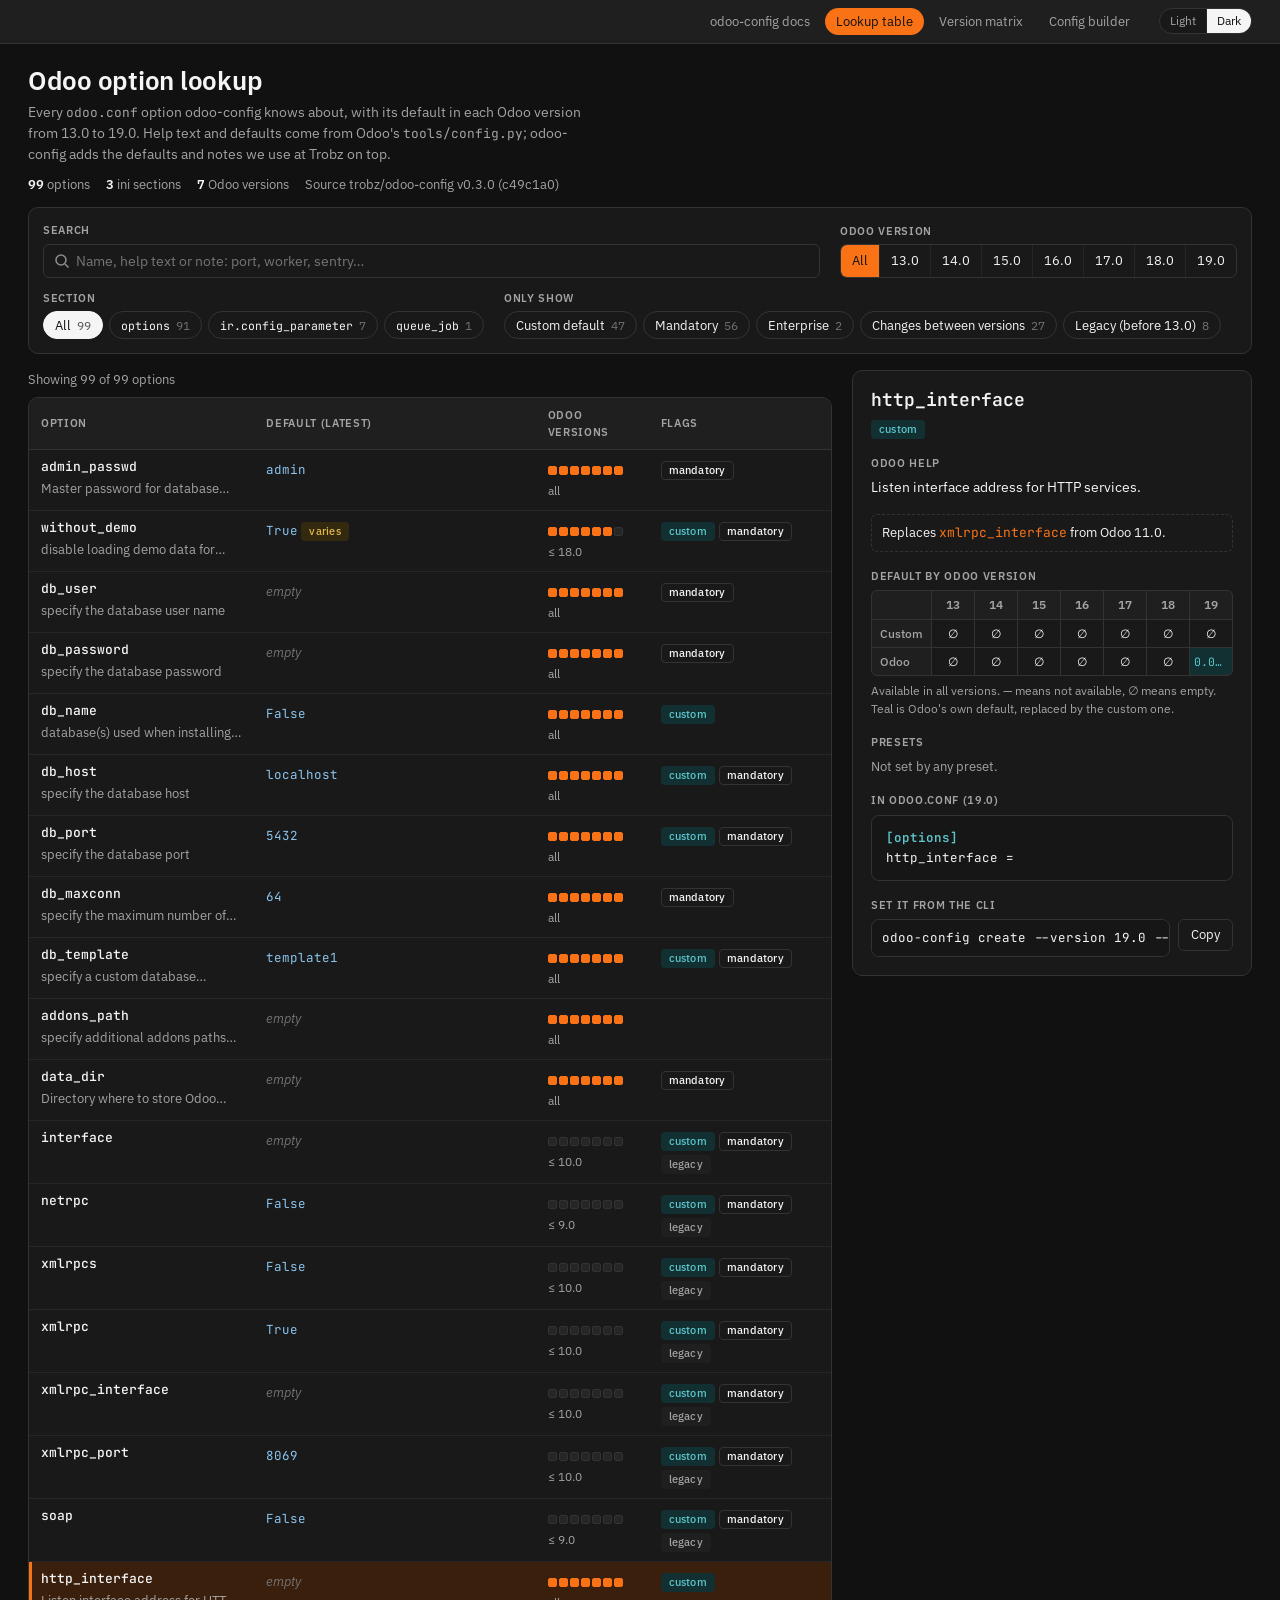
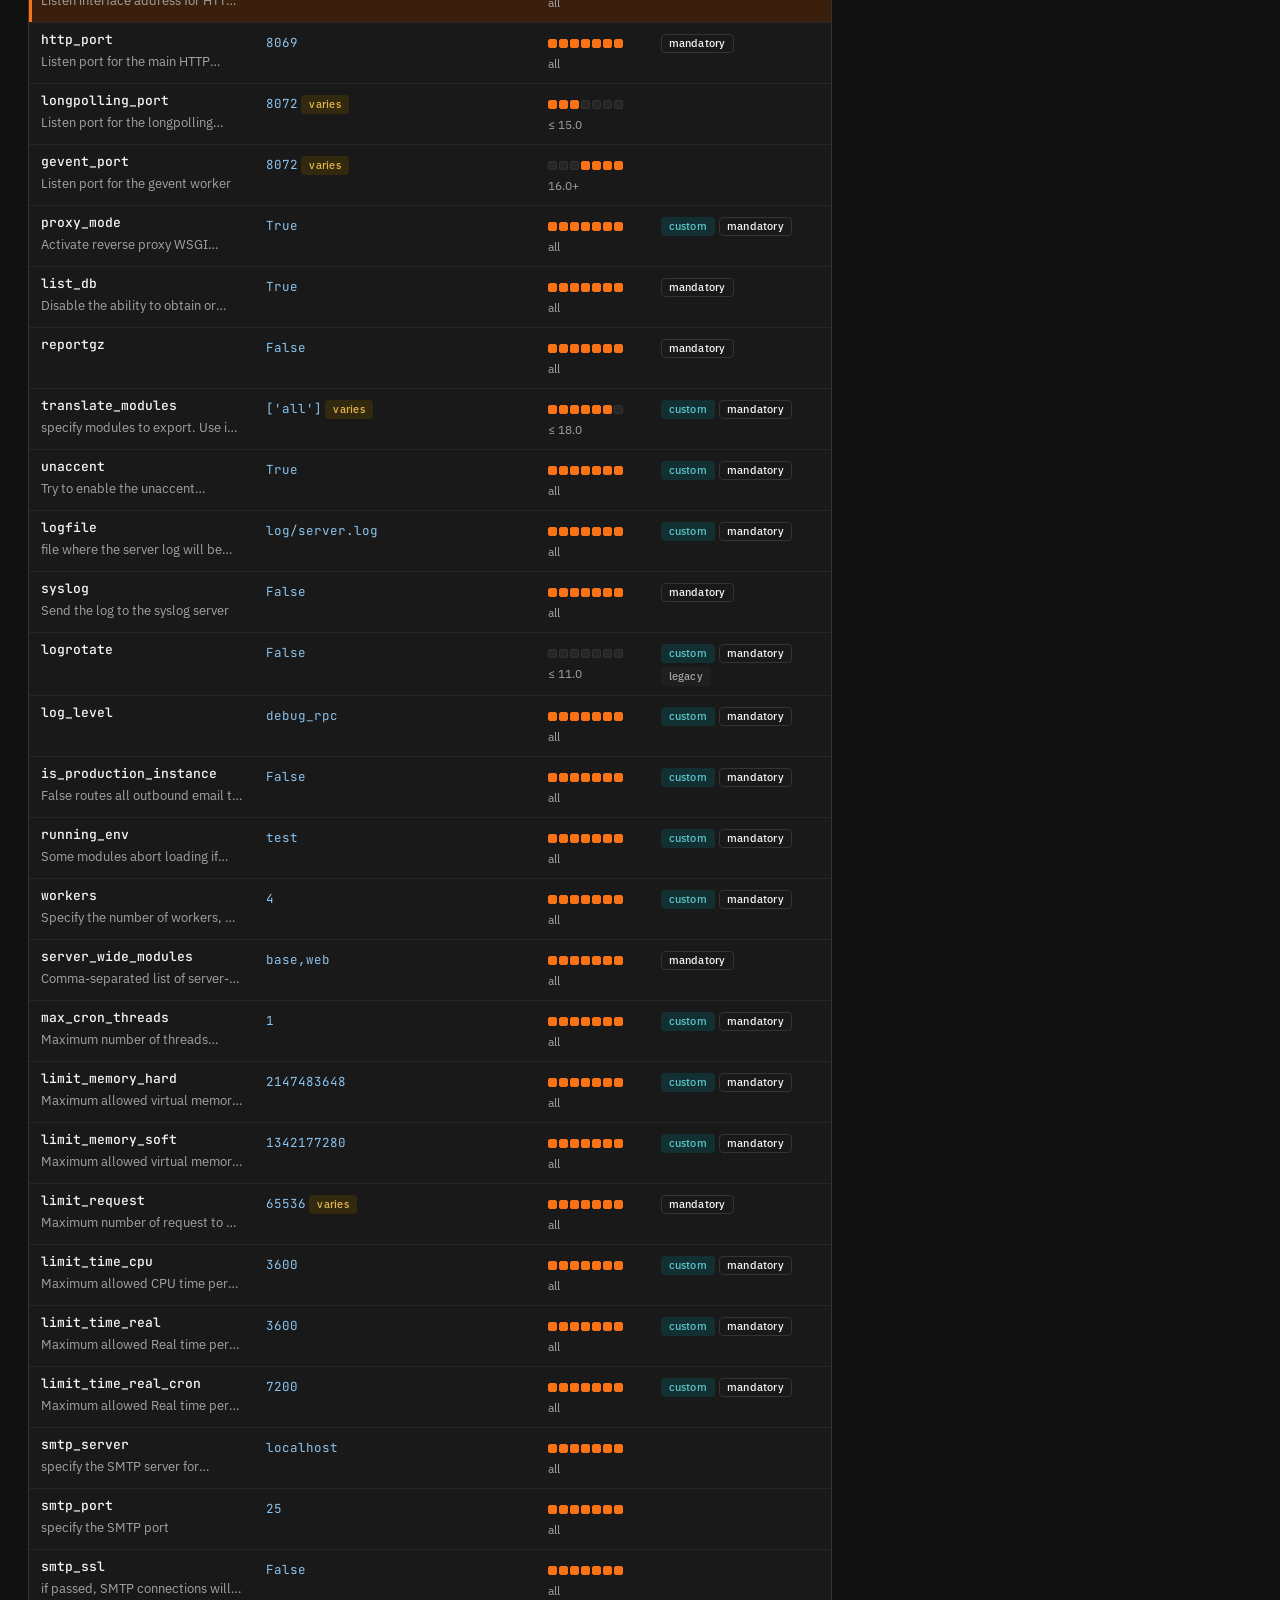
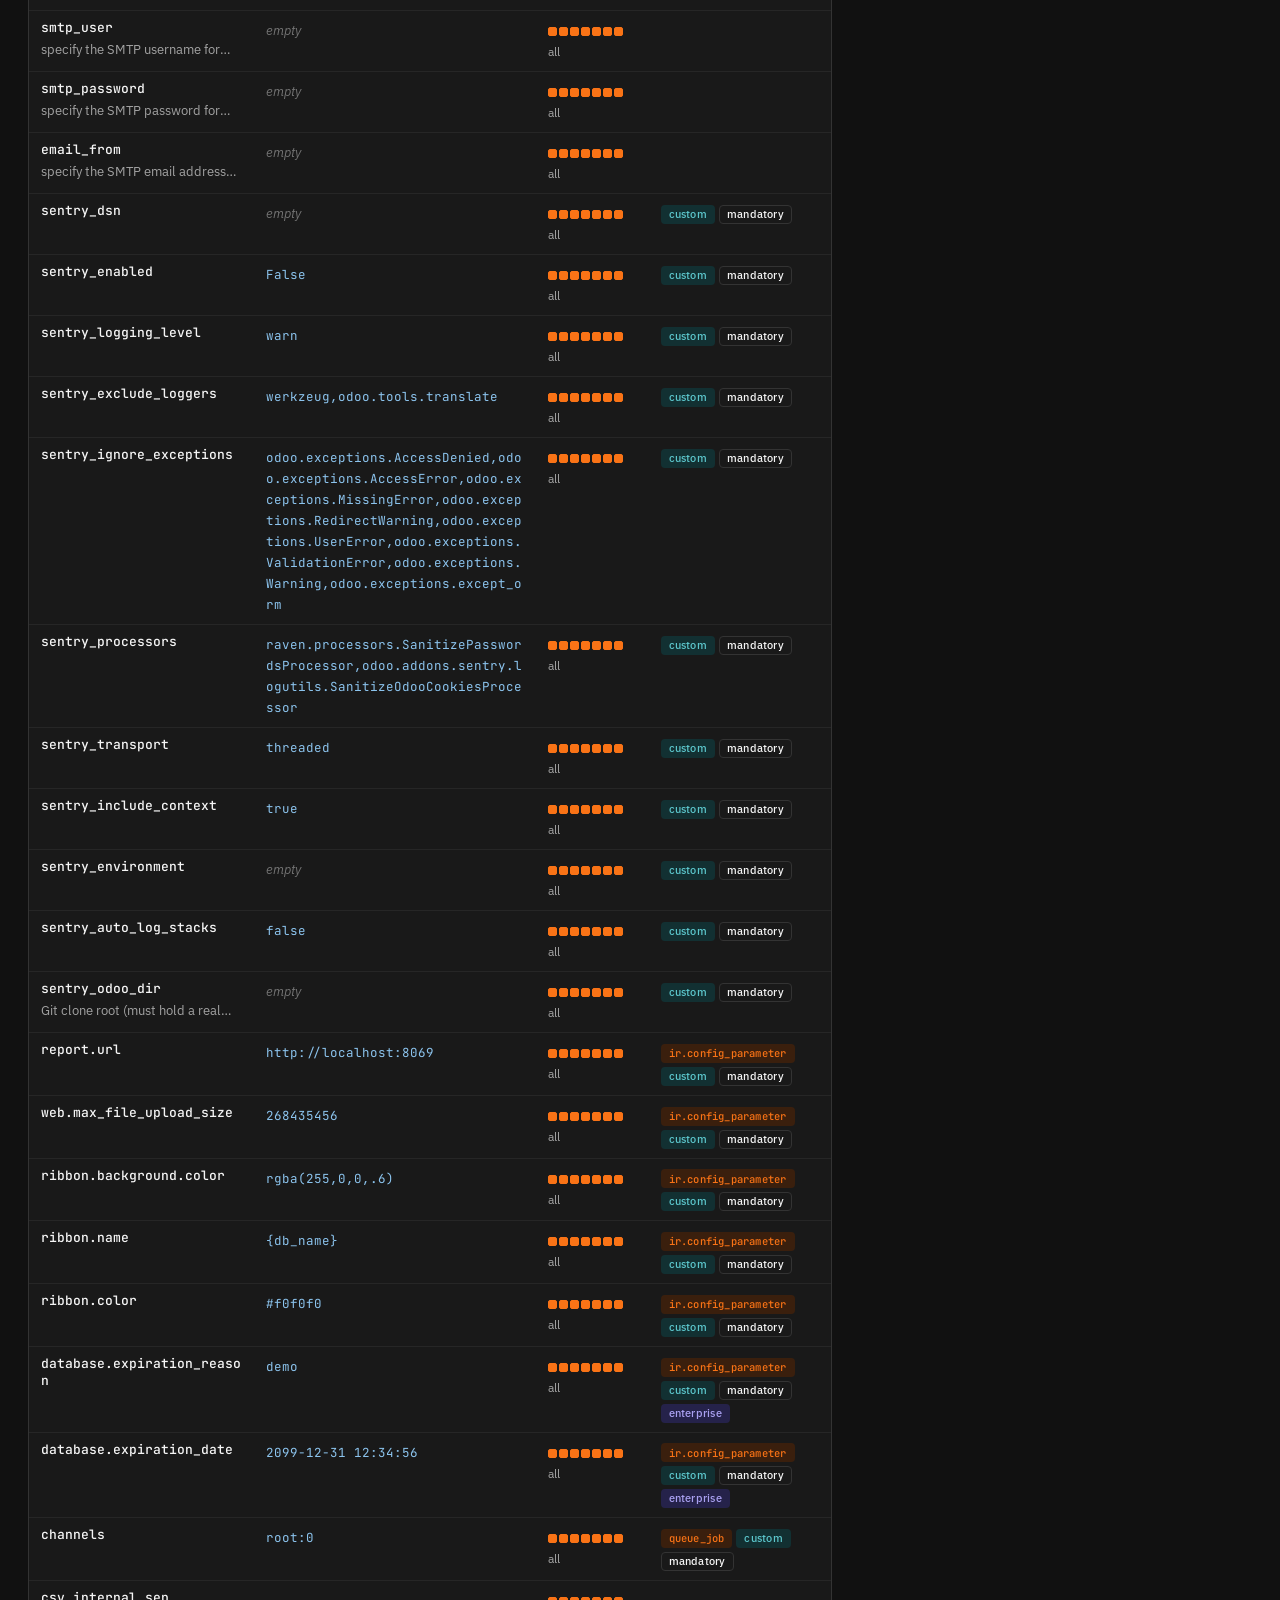
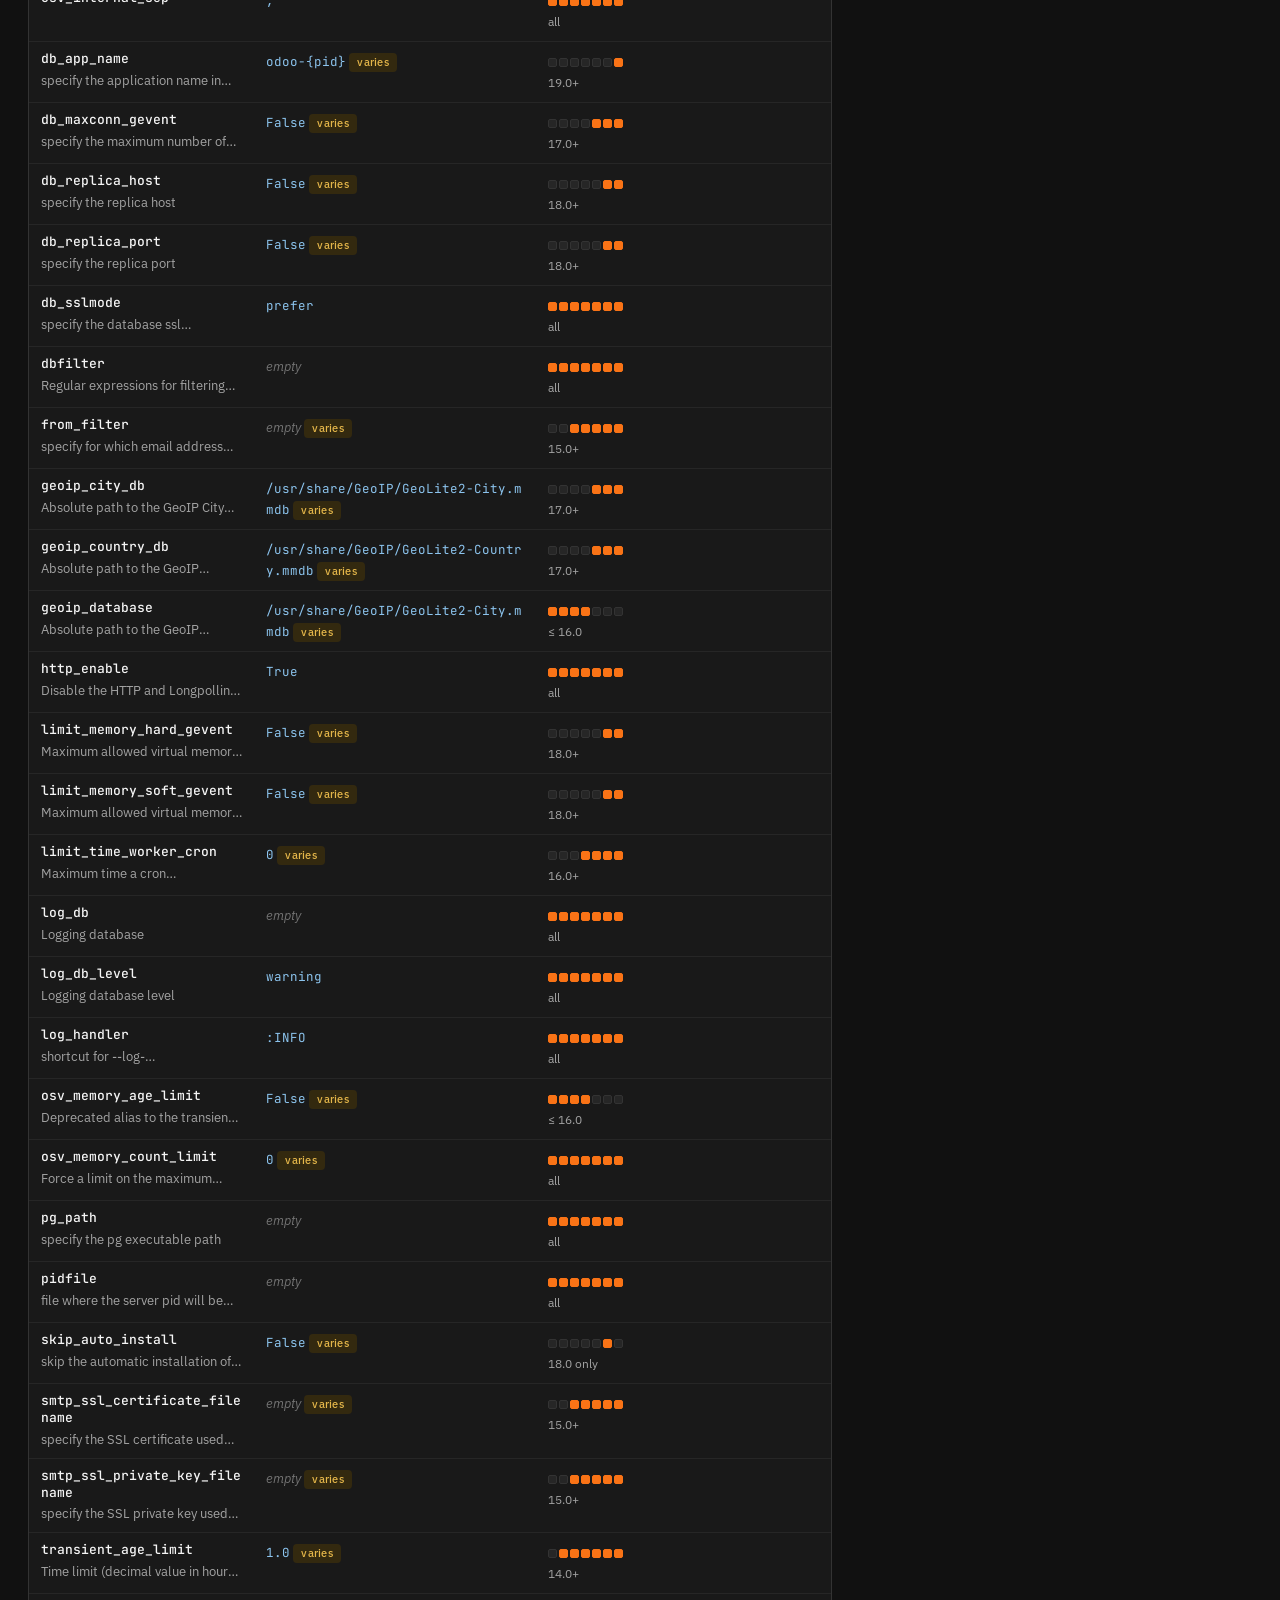
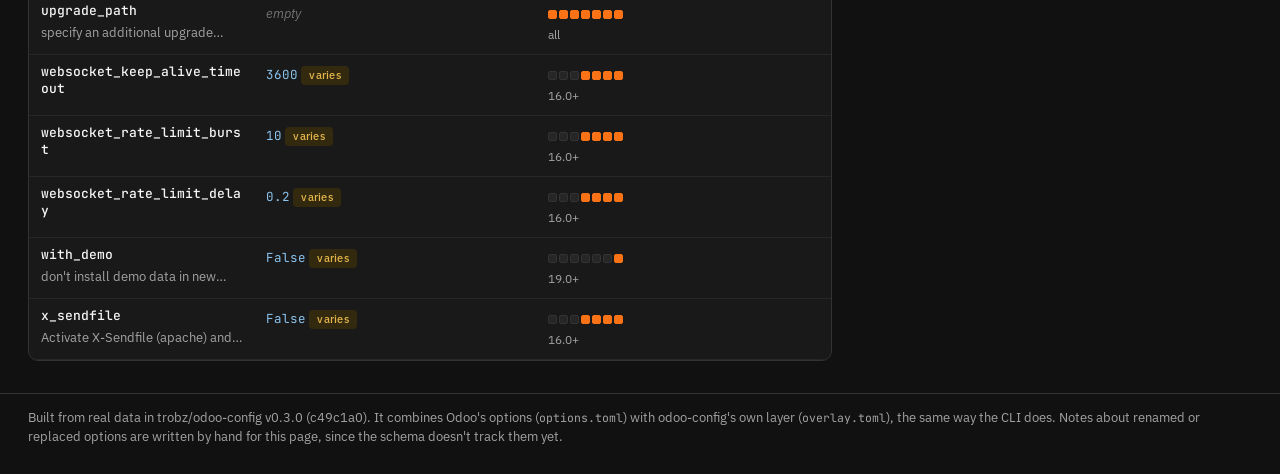
==== commit 50760f96: "feat(site): keep web tools schema data in sync with toml The 3 web tools embed a JSON snapshot of th" ====
--- a/site-docs/docs/artifacts/odoo-option-lookup/index.html
+++ b/site-docs/docs/artifacts/odoo-option-lookup/index.html
@@ -228,7 +228,7 @@
   Built from real data in <span data-src></span>. It combines Odoo's options (<code>options.toml</code>) with odoo-config's own layer (<code>overlay.toml</code>), the same way the CLI does. Notes about renamed or replaced options are written by hand for this page, since the schema doesn't track them yet.
 </footer>
 
-<script type="application/json" id="schema-data">{"source":{"repo":"trobz/odoo-config","commit":"3fc6f3f","describe":"v0.3.0"},"versions":["13.0","14.0","15.0","16.0","17.0","18.0","19.0"],"presets":{"integration":{"max_cron_threads":"0","is_production_instance":"False"},"staging":{"max_cron_threads":"0","is_production_instance":"False"},"production":{"max_cron_threads":"2","is_production_instance":"True","list_db":"False","ribbon.name":""}},"options":[{"key":"admin_passwd","default":"admin","comment":"Master password for database operations. Keep this file secure.","mandatory":true,"type":"str","in_core":true,"in_overlay":true,"trobz":false,"core_default":"admin","versions":{"13.0":"admin","14.0":"admin","15.0":"admin","16.0":"admin","17.0":"admin","18.0":"admin","19.0":"admin"},"core_versions":{"13.0":"admin","14.0":"admin","15.0":"admin","16.0":"admin","17.0":"admin","18.0":"admin","19.0":"admin"}},{"key":"without_demo","default":"True","help":"disable loading demo data for modules to be installed (comma-separated, use \"all\" for all modules). Requires -d and -i. Default is %default","mandatory":true,"max_version":"18.0","type":"str","in_core":true,"in_overlay":true,"trobz":true,"core_default":"False","versions":{"13.0":"True","14.0":"True","15.0":"True","16.0":"True","17.0":"True","18.0":"True","19.0":null},"core_versions":{"13.0":"False","14.0":"False","15.0":"False","16.0":"False","17.0":"False","18.0":"False","19.0":null}},{"key":"db_user","default":"","help":"specify the database user name","mandatory":true,"type":"str","in_core":true,"in_overlay":true,"trobz":false,"core_default":"","versions":{"13.0":"","14.0":"","15.0":"","16.0":"","17.0":"","18.0":"","19.0":""},"core_versions":{"13.0":"","14.0":"","15.0":"","16.0":"","17.0":"","18.0":"","19.0":""}},{"key":"db_password","default":"","help":"specify the database password","mandatory":true,"type":"str","in_core":true,"in_overlay":true,"trobz":false,"core_default":"","versions":{"13.0":"","14.0":"","15.0":"","16.0":"","17.0":"","18.0":"","19.0":""},"core_versions":{"13.0":"","14.0":"","15.0":"","16.0":"","17.0":"","18.0":"","19.0":""}},{"key":"db_name","default":"False","help":"database(s) used when installing or updating modules.","comment":"Uncomment after the database is created to enable module auto-check.","commented":true,"type":"str","in_core":true,"in_overlay":true,"trobz":true,"core_default":"","versions":{"13.0":"False","14.0":"False","15.0":"False","16.0":"False","17.0":"False","18.0":"False","19.0":"False"},"core_versions":{"13.0":"","14.0":"","15.0":"","16.0":"","17.0":"","18.0":"","19.0":""}},{"key":"db_host","default":"localhost","help":"specify the database host","mandatory":true,"type":"str","in_core":true,"in_overlay":true,"trobz":true,"core_default":"","versions":{"13.0":"localhost","14.0":"localhost","15.0":"localhost","16.0":"localhost","17.0":"localhost","18.0":"localhost","19.0":"localhost"},"core_versions":{"13.0":"","14.0":"","15.0":"","16.0":"","17.0":"","18.0":"","19.0":""}},{"key":"db_port","default":"5432","help":"specify the database port","mandatory":true,"type":"int","in_core":true,"in_overlay":true,"trobz":true,"core_default":"False","versions":{"13.0":"5432","14.0":"5432","15.0":"5432","16.0":"5432","17.0":"5432","18.0":"5432","19.0":"5432"},"core_versions":{"13.0":"False","14.0":"False","15.0":"False","16.0":"False","17.0":"False","18.0":"False","19.0":"False"}},{"key":"db_maxconn","default":"64","help":"specify the maximum number of physical connections to PostgreSQL","mandatory":true,"type":"int","in_core":true,"in_overlay":true,"trobz":false,"core_default":"64","versions":{"13.0":"64","14.0":"64","15.0":"64","16.0":"64","17.0":"64","18.0":"64","19.0":"64"},"core_versions":{"13.0":"64","14.0":"64","15.0":"64","16.0":"64","17.0":"64","18.0":"64","19.0":"64"}},{"key":"db_template","default":"template1","help":"specify a custom database template to create a new database","mandatory":true,"type":"str","in_core":true,"in_overlay":true,"trobz":true,"core_default":"template0","versions":{"13.0":"template1","14.0":"template1","15.0":"template1","16.0":"template1","17.0":"template1","18.0":"template1","19.0":"template1"},"core_versions":{"13.0":"template0","14.0":"template0","15.0":"template0","16.0":"template0","17.0":"template0","18.0":"template0","19.0":"template0"}},{"key":"addons_path","default":"","help":"specify additional addons paths (separated by commas).","comment":"Comma-separated list of addons directories.","type":"str","in_core":true,"in_overlay":true,"trobz":false,"core_default":"","versions":{"13.0":"","14.0":"","15.0":"","16.0":"","17.0":"","18.0":"","19.0":""},"core_versions":{"13.0":"","14.0":"","15.0":"","16.0":"","17.0":"","18.0":"","19.0":""}},{"key":"data_dir","help":"Directory where to store Odoo data","mandatory":true,"type":"str","in_core":true,"in_overlay":true,"trobz":false,"core_default":"","versions":{"13.0":"","14.0":"","15.0":"","16.0":"","17.0":"","18.0":"","19.0":""},"core_versions":{"13.0":"","14.0":"","15.0":"","16.0":"","17.0":"","18.0":"","19.0":""}},{"key":"interface","default":"","mandatory":true,"max_version":"10.0","type":"str","in_core":false,"in_overlay":true,"trobz":true,"core_default":null,"versions":{"13.0":null,"14.0":null,"15.0":null,"16.0":null,"17.0":null,"18.0":null,"19.0":null}},{"key":"netrpc","default":"False","mandatory":true,"max_version":"9.0","type":"str","in_core":false,"in_overlay":true,"trobz":true,"core_default":null,"versions":{"13.0":null,"14.0":null,"15.0":null,"16.0":null,"17.0":null,"18.0":null,"19.0":null}},{"key":"xmlrpcs","default":"False","mandatory":true,"max_version":"10.0","type":"str","in_core":false,"in_overlay":true,"trobz":true,"core_default":null,"versions":{"13.0":null,"14.0":null,"15.0":null,"16.0":null,"17.0":null,"18.0":null,"19.0":null}},{"key":"xmlrpc","default":"True","mandatory":true,"max_version":"10.0","type":"str","in_core":false,"in_overlay":true,"trobz":true,"core_default":null,"versions":{"13.0":null,"14.0":null,"15.0":null,"16.0":null,"17.0":null,"18.0":null,"19.0":null}},{"key":"xmlrpc_interface","default":"","mandatory":true,"max_version":"10.0","type":"str","in_core":false,"in_overlay":true,"trobz":true,"core_default":null,"versions":{"13.0":null,"14.0":null,"15.0":null,"16.0":null,"17.0":null,"18.0":null,"19.0":null}},{"key":"xmlrpc_port","default":"8069","mandatory":true,"max_version":"10.0","type":"int","in_core":false,"in_overlay":true,"trobz":true,"core_default":null,"versions":{"13.0":null,"14.0":null,"15.0":null,"16.0":null,"17.0":null,"18.0":null,"19.0":null}},{"key":"soap","default":"False","mandatory":true,"max_version":"9.0","type":"str","in_core":false,"in_overlay":true,"trobz":true,"core_default":null,"versions":{"13.0":null,"14.0":null,"15.0":null,"16.0":null,"17.0":null,"18.0":null,"19.0":null}},{"key":"http_interface","default":"","help":"Listen interface address for HTTP services.","type":"str","in_core":true,"in_overlay":true,"trobz":true,"core_default":"0.0.0.0","versions":{"13.0":"","14.0":"","15.0":"","16.0":"","17.0":"","18.0":"","19.0":""},"core_versions":{"13.0":"","14.0":"","15.0":"","16.0":"","17.0":"","18.0":"","19.0":"0.0.0.0"}},{"key":"http_port","default":"8069","help":"Listen port for the main HTTP service","mandatory":true,"type":"int","in_core":true,"in_overlay":true,"trobz":false,"core_default":"8069","versions":{"13.0":"8069","14.0":"8069","15.0":"8069","16.0":"8069","17.0":"8069","18.0":"8069","19.0":"8069"},"core_versions":{"13.0":"8069","14.0":"8069","15.0":"8069","16.0":"8069","17.0":"8069","18.0":"8069","19.0":"8069"}},{"key":"longpolling_port","default":"8072","help":"Listen port for the longpolling HTTP service","max_version":"15.0","type":"int","in_core":true,"in_overlay":true,"trobz":false,"core_default":"8072","versions":{"13.0":"8072","14.0":"8072","15.0":"8072","16.0":null,"17.0":null,"18.0":null,"19.0":null},"core_versions":{"13.0":"8072","14.0":"8072","15.0":"8072","16.0":null,"17.0":null,"18.0":null,"19.0":null}},{"key":"gevent_port","default":"8072","help":"Listen port for the gevent worker","min_version":"16.0","type":"int","in_core":true,"in_overlay":true,"trobz":false,"core_default":"8072","versions":{"13.0":null,"14.0":null,"15.0":null,"16.0":"8072","17.0":"8072","18.0":"8072","19.0":"8072"},"core_versions":{"13.0":null,"14.0":null,"15.0":null,"16.0":"8072","17.0":"8072","18.0":"8072","19.0":"8072"}},{"key":"proxy_mode","default":"True","help":"Activate reverse proxy WSGI wrappers (headers rewriting) Only enable this when running behind a trusted web proxy!","mandatory":true,"type":"str","in_core":true,"in_overlay":true,"trobz":true,"core_default":"False","versions":{"13.0":"True","14.0":"True","15.0":"True","16.0":"True","17.0":"True","18.0":"True","19.0":"True"},"core_versions":{"13.0":"False","14.0":"False","15.0":"False","16.0":"False","17.0":"False","18.0":"False","19.0":"False"}},{"key":"list_db","default":"True","help":"Disable the ability to obtain or view the list of databases. Also disable access to the database manager and selector, so be sure to set a proper --database parameter first","mandatory":true,"type":"str","in_core":true,"in_overlay":true,"trobz":false,"core_default":"True","versions":{"13.0":"True","14.0":"True","15.0":"True","16.0":"True","17.0":"True","18.0":"True","19.0":"True"},"core_versions":{"13.0":"True","14.0":"True","15.0":"True","16.0":"True","17.0":"True","18.0":"True","19.0":"True"}},{"key":"reportgz","default":"False","mandatory":true,"type":"str","in_core":true,"in_overlay":true,"trobz":false,"core_default":"False","versions":{"13.0":"False","14.0":"False","15.0":"False","16.0":"False","17.0":"False","18.0":"False","19.0":"False"},"core_versions":{"13.0":"False","14.0":"False","15.0":"False","16.0":"False","17.0":"False","18.0":"False","19.0":"False"}},{"key":"translate_modules","default":"['all']","help":"specify modules to export. Use in combination with --i18n-export","mandatory":true,"max_version":"18.0","type":"str","in_core":true,"in_overlay":true,"trobz":true,"core_default":"","versions":{"13.0":"['all']","14.0":"['all']","15.0":"['all']","16.0":"['all']","17.0":"['all']","18.0":"['all']","19.0":null},"core_versions":{"13.0":"","14.0":"","15.0":"","16.0":"","17.0":"","18.0":"","19.0":null}},{"key":"unaccent","default":"True","help":"Try to enable the unaccent extension when creating new databases.","mandatory":true,"type":"str","in_core":true,"in_overlay":true,"trobz":true,"core_default":"False","versions":{"13.0":"True","14.0":"True","15.0":"True","16.0":"True","17.0":"True","18.0":"True","19.0":"True"},"core_versions":{"13.0":"False","14.0":"False","15.0":"False","16.0":"False","17.0":"False","18.0":"False","19.0":"False"}},{"key":"logfile","default":"log/server.log","help":"file where the server log will be stored","mandatory":true,"type":"str","in_core":true,"in_overlay":true,"trobz":true,"core_default":"","versions":{"13.0":"log/server.log","14.0":"log/server.log","15.0":"log/server.log","16.0":"log/server.log","17.0":"log/server.log","18.0":"log/server.log","19.0":"log/server.log"},"core_versions":{"13.0":"","14.0":"","15.0":"","16.0":"","17.0":"","18.0":"","19.0":""}},{"key":"syslog","default":"False","help":"Send the log to the syslog server","mandatory":true,"type":"str","in_core":true,"in_overlay":true,"trobz":false,"core_default":"False","versions":{"13.0":"False","14.0":"False","15.0":"False","16.0":"False","17.0":"False","18.0":"False","19.0":"False"},"core_versions":{"13.0":"False","14.0":"False","15.0":"False","16.0":"False","17.0":"False","18.0":"False","19.0":"False"}},{"key":"logrotate","default":"False","mandatory":true,"max_version":"11.0","type":"str","in_core":false,"in_overlay":true,"trobz":true,"core_default":null,"versions":{"13.0":null,"14.0":null,"15.0":null,"16.0":null,"17.0":null,"18.0":null,"19.0":null}},{"key":"log_level","default":"debug_rpc","mandatory":true,"type":"str","in_core":true,"in_overlay":true,"trobz":true,"core_default":"info","versions":{"13.0":"debug_rpc","14.0":"debug_rpc","15.0":"debug_rpc","16.0":"debug_rpc","17.0":"debug_rpc","18.0":"debug_rpc","19.0":"debug_rpc"},"core_versions":{"13.0":"info","14.0":"info","15.0":"info","16.0":"info","17.0":"info","18.0":"info","19.0":"info"}},{"key":"is_production_instance","default":"False","comment":"False routes all outbound email to the catch-all test address.","mandatory":true,"type":"str","in_core":false,"in_overlay":true,"trobz":true,"core_default":null,"versions":{"13.0":"False","14.0":"False","15.0":"False","16.0":"False","17.0":"False","18.0":"False","19.0":"False"}},{"key":"running_env","default":"test","comment":"Some modules abort loading if server_environment running_env is unset.","mandatory":true,"type":"str","in_core":false,"in_overlay":true,"trobz":true,"core_default":null,"versions":{"13.0":"test","14.0":"test","15.0":"test","16.0":"test","17.0":"test","18.0":"test","19.0":"test"}},{"key":"workers","default":"4","help":"Specify the number of workers, 0 disable prefork mode.","mandatory":true,"type":"int","in_core":true,"in_overlay":true,"trobz":true,"core_default":"0","versions":{"13.0":"4","14.0":"4","15.0":"4","16.0":"4","17.0":"4","18.0":"4","19.0":"4"},"core_versions":{"13.0":"0","14.0":"0","15.0":"0","16.0":"0","17.0":"0","18.0":"0","19.0":"0"}},{"key":"server_wide_modules","default":"base,web","help":"Comma-separated list of server-wide modules.","mandatory":true,"type":"str","in_core":true,"in_overlay":true,"trobz":false,"core_default":"base,web","versions":{"13.0":"base,web","14.0":"base,web","15.0":"base,web","16.0":"base,web","17.0":"base,web","18.0":"base,web","19.0":"base,web"},"core_versions":{"13.0":"base,web","14.0":"base,web","15.0":"base,web","16.0":"base,web","17.0":"base,web","18.0":"base,web","19.0":"base,web"}},{"key":"max_cron_threads","default":"1","help":"Maximum number of threads processing concurrently cron jobs (default 2).","comment":"0 disables scheduled actions (non-production); 2 on production.","mandatory":true,"type":"int","in_core":true,"in_overlay":true,"trobz":true,"core_default":"2","versions":{"13.0":"1","14.0":"1","15.0":"1","16.0":"1","17.0":"1","18.0":"1","19.0":"1"},"core_versions":{"13.0":"2","14.0":"2","15.0":"2","16.0":"2","17.0":"2","18.0":"2","19.0":"2"}},{"key":"limit_memory_hard","default":"2147483648","help":"Maximum allowed virtual memory per worker (in bytes), when reached, any memory allocation will fail (default 2560MiB).","mandatory":true,"type":"int","in_core":true,"in_overlay":true,"trobz":true,"core_default":"2684354560","versions":{"13.0":"2147483648","14.0":"2147483648","15.0":"2147483648","16.0":"2147483648","17.0":"2147483648","18.0":"2147483648","19.0":"2147483648"},"core_versions":{"13.0":"2684354560","14.0":"2684354560","15.0":"2684354560","16.0":"2684354560","17.0":"2684354560","18.0":"2684354560","19.0":"2684354560"}},{"key":"limit_memory_soft","default":"1342177280","help":"Maximum allowed virtual memory per worker (in bytes), when reached the worker be reset after the current request (default 2048MiB).","mandatory":true,"type":"int","in_core":true,"in_overlay":true,"trobz":true,"core_default":"2147483648","versions":{"13.0":"1342177280","14.0":"1342177280","15.0":"1342177280","16.0":"1342177280","17.0":"1342177280","18.0":"1342177280","19.0":"1342177280"},"core_versions":{"13.0":"2147483648","14.0":"2147483648","15.0":"2147483648","16.0":"2147483648","17.0":"2147483648","18.0":"2147483648","19.0":"2147483648"}},{"key":"limit_request","default":"65536","help":"Maximum number of request to be processed per worker (default 65536).","mandatory":true,"by_version":{"13.0":"8192","14.0":"8192","15.0":"8192","16.0":"65536","17.0":"65536","18.0":"65536","19.0":"65536"},"type":"int","in_core":true,"in_overlay":true,"trobz":false,"core_default":"65536","versions":{"13.0":"8192","14.0":"8192","15.0":"8192","16.0":"65536","17.0":"65536","18.0":"65536","19.0":"65536"},"core_versions":{"13.0":"8192","14.0":"8192","15.0":"8192","16.0":"65536","17.0":"65536","18.0":"65536","19.0":"65536"}},{"key":"limit_time_cpu","default":"3600","help":"Maximum allowed CPU time per request (default 60).","mandatory":true,"type":"int","in_core":true,"in_overlay":true,"trobz":true,"core_default":"60","versions":{"13.0":"3600","14.0":"3600","15.0":"3600","16.0":"3600","17.0":"3600","18.0":"3600","19.0":"3600"},"core_versions":{"13.0":"60","14.0":"60","15.0":"60","16.0":"60","17.0":"60","18.0":"60","19.0":"60"}},{"key":"limit_time_real","default":"3600","help":"Maximum allowed Real time per request (default 120).","mandatory":true,"type":"int","in_core":true,"in_overlay":true,"trobz":true,"core_default":"120","versions":{"13.0":"3600","14.0":"3600","15.0":"3600","16.0":"3600","17.0":"3600","18.0":"3600","19.0":"3600"},"core_versions":{"13.0":"120","14.0":"120","15.0":"120","16.0":"120","17.0":"120","18.0":"120","19.0":"120"}},{"key":"limit_time_real_cron","default":"7200","help":"Maximum allowed Real time per cron job. (default: --limit-time-real). Set to 0 for no limit.","mandatory":true,"type":"int","in_core":true,"in_overlay":true,"trobz":true,"core_default":"-1","versions":{"13.0":"7200","14.0":"7200","15.0":"7200","16.0":"7200","17.0":"7200","18.0":"7200","19.0":"7200"},"core_versions":{"13.0":"-1","14.0":"-1","15.0":"-1","16.0":"-1","17.0":"-1","18.0":"-1","19.0":"-1"}},{"key":"smtp_server","default":"localhost","help":"specify the SMTP server for sending email","commented":true,"type":"str","in_core":true,"in_overlay":true,"trobz":false,"core_default":"localhost","versions":{"13.0":"localhost","14.0":"localhost","15.0":"localhost","16.0":"localhost","17.0":"localhost","18.0":"localhost","19.0":"localhost"},"core_versions":{"13.0":"localhost","14.0":"localhost","15.0":"localhost","16.0":"localhost","17.0":"localhost","18.0":"localhost","19.0":"localhost"}},{"key":"smtp_port","default":"25","help":"specify the SMTP port","commented":true,"type":"int","in_core":true,"in_overlay":true,"trobz":false,"core_default":"25","versions":{"13.0":"25","14.0":"25","15.0":"25","16.0":"25","17.0":"25","18.0":"25","19.0":"25"},"core_versions":{"13.0":"25","14.0":"25","15.0":"25","16.0":"25","17.0":"25","18.0":"25","19.0":"25"}},{"key":"smtp_ssl","default":"False","help":"if passed, SMTP connections will be encrypted with SSL (STARTTLS)","commented":true,"type":"str","in_core":true,"in_overlay":true,"trobz":false,"core_default":"False","versions":{"13.0":"False","14.0":"False","15.0":"False","16.0":"False","17.0":"False","18.0":"False","19.0":"False"},"core_versions":{"13.0":"False","14.0":"False","15.0":"False","16.0":"False","17.0":"False","18.0":"False","19.0":"False"}},{"key":"smtp_user","default":"","help":"specify the SMTP username for sending email","commented":true,"type":"str","in_core":true,"in_overlay":true,"trobz":false,"core_default":"","versions":{"13.0":"","14.0":"","15.0":"","16.0":"","17.0":"","18.0":"","19.0":""},"core_versions":{"13.0":"","14.0":"","15.0":"","16.0":"","17.0":"","18.0":"","19.0":""}},{"key":"smtp_password","default":"","help":"specify the SMTP password for sending email","commented":true,"type":"str","in_core":true,"in_overlay":true,"trobz":false,"core_default":"","versions":{"13.0":"","14.0":"","15.0":"","16.0":"","17.0":"","18.0":"","19.0":""},"core_versions":{"13.0":"","14.0":"","15.0":"","16.0":"","17.0":"","18.0":"","19.0":""}},{"key":"email_from","default":"","help":"specify the SMTP email address for sending email","commented":true,"type":"str","in_core":true,"in_overlay":true,"trobz":false,"core_default":"","versions":{"13.0":"","14.0":"","15.0":"","16.0":"","17.0":"","18.0":"","19.0":""},"core_versions":{"13.0":"","14.0":"","15.0":"","16.0":"","17.0":"","18.0":"","19.0":""}},{"key":"sentry_dsn","default":"","mandatory":true,"type":"str","in_core":false,"in_overlay":true,"trobz":true,"core_default":null,"versions":{"13.0":"","14.0":"","15.0":"","16.0":"","17.0":"","18.0":"","19.0":""}},{"key":"sentry_enabled","default":"False","mandatory":true,"type":"str","in_core":false,"in_overlay":true,"trobz":true,"core_default":null,"versions":{"13.0":"False","14.0":"False","15.0":"False","16.0":"False","17.0":"False","18.0":"False","19.0":"False"}},{"key":"sentry_logging_level","default":"warn","mandatory":true,"type":"str","in_core":false,"in_overlay":true,"trobz":true,"core_default":null,"versions":{"13.0":"warn","14.0":"warn","15.0":"warn","16.0":"warn","17.0":"warn","18.0":"warn","19.0":"warn"}},{"key":"sentry_exclude_loggers","default":"werkzeug,odoo.tools.translate","mandatory":true,"type":"str","in_core":false,"in_overlay":true,"trobz":true,"core_default":null,"versions":{"13.0":"werkzeug,odoo.tools.translate","14.0":"werkzeug,odoo.tools.translate","15.0":"werkzeug,odoo.tools.translate","16.0":"werkzeug,odoo.tools.translate","17.0":"werkzeug,odoo.tools.translate","18.0":"werkzeug,odoo.tools.translate","19.0":"werkzeug,odoo.tools.translate"}},{"key":"sentry_ignore_exceptions","default":"odoo.exceptions.AccessDenied,odoo.exceptions.AccessError,odoo.exceptions.MissingError,odoo.exceptions.RedirectWarning,odoo.exceptions.UserError,odoo.exceptions.ValidationError,odoo.exceptions.Warning,odoo.exceptions.except_orm","mandatory":true,"type":"str","in_core":false,"in_overlay":true,"trobz":true,"core_default":null,"versions":{"13.0":"odoo.exceptions.AccessDenied,odoo.exceptions.AccessError,odoo.exceptions.MissingError,odoo.exceptions.RedirectWarning,odoo.exceptions.UserError,odoo.exceptions.ValidationError,odoo.exceptions.Warning,odoo.exceptions.except_orm","14.0":"odoo.exceptions.AccessDenied,odoo.exceptions.AccessError,odoo.exceptions.MissingError,odoo.exceptions.RedirectWarning,odoo.exceptions.UserError,odoo.exceptions.ValidationError,odoo.exceptions.Warning,odoo.exceptions.except_orm","15.0":"odoo.exceptions.AccessDenied,odoo.exceptions.AccessError,odoo.exceptions.MissingError,odoo.exceptions.RedirectWarning,odoo.exceptions.UserError,odoo.exceptions.ValidationError,odoo.exceptions.Warning,odoo.exceptions.except_orm","16.0":"odoo.exceptions.AccessDenied,odoo.exceptions.AccessError,odoo.exceptions.MissingError,odoo.exceptions.RedirectWarning,odoo.exceptions.UserError,odoo.exceptions.ValidationError,odoo.exceptions.Warning,odoo.exceptions.except_orm","17.0":"odoo.exceptions.AccessDenied,odoo.exceptions.AccessError,odoo.exceptions.MissingError,odoo.exceptions.RedirectWarning,odoo.exceptions.UserError,odoo.exceptions.ValidationError,odoo.exceptions.Warning,odoo.exceptions.except_orm","18.0":"odoo.exceptions.AccessDenied,odoo.exceptions.AccessError,odoo.exceptions.MissingError,odoo.exceptions.RedirectWarning,odoo.exceptions.UserError,odoo.exceptions.ValidationError,odoo.exceptions.Warning,odoo.exceptions.except_orm","19.0":"odoo.exceptions.AccessDenied,odoo.exceptions.AccessError,odoo.exceptions.MissingError,odoo.exceptions.RedirectWarning,odoo.exceptions.UserError,odoo.exceptions.ValidationError,odoo.exceptions.Warning,odoo.exceptions.except_orm"}},{"key":"sentry_processors","default":"raven.processors.SanitizePasswordsProcessor,odoo.addons.sentry.logutils.SanitizeOdooCookiesProcessor","mandatory":true,"type":"str","in_core":false,"in_overlay":true,"trobz":true,"core_default":null,"versions":{"13.0":"raven.processors.SanitizePasswordsProcessor,odoo.addons.sentry.logutils.SanitizeOdooCookiesProcessor","14.0":"raven.processors.SanitizePasswordsProcessor,odoo.addons.sentry.logutils.SanitizeOdooCookiesProcessor","15.0":"raven.processors.SanitizePasswordsProcessor,odoo.addons.sentry.logutils.SanitizeOdooCookiesProcessor","16.0":"raven.processors.SanitizePasswordsProcessor,odoo.addons.sentry.logutils.SanitizeOdooCookiesProcessor","17.0":"raven.processors.SanitizePasswordsProcessor,odoo.addons.sentry.logutils.SanitizeOdooCookiesProcessor","18.0":"raven.processors.SanitizePasswordsProcessor,odoo.addons.sentry.logutils.SanitizeOdooCookiesProcessor","19.0":"raven.processors.SanitizePasswordsProcessor,odoo.addons.sentry.logutils.SanitizeOdooCookiesProcessor"}},{"key":"sentry_transport","default":"threaded","mandatory":true,"type":"str","in_core":false,"in_overlay":true,"trobz":true,"core_default":null,"versions":{"13.0":"threaded","14.0":"threaded","15.0":"threaded","16.0":"threaded","17.0":"threaded","18.0":"threaded","19.0":"threaded"}},{"key":"sentry_include_context","default":"true","mandatory":true,"type":"str","in_core":false,"in_overlay":true,"trobz":true,"core_default":null,"versions":{"13.0":"true","14.0":"true","15.0":"true","16.0":"true","17.0":"true","18.0":"true","19.0":"true"}},{"key":"sentry_environment","default":"","mandatory":true,"type":"str","in_core":false,"in_overlay":true,"trobz":true,"core_default":null,"versions":{"13.0":"","14.0":"","15.0":"","16.0":"","17.0":"","18.0":"","19.0":""}},{"key":"sentry_auto_log_stacks","default":"false","mandatory":true,"type":"str","in_core":false,"in_overlay":true,"trobz":true,"core_default":null,"versions":{"13.0":"false","14.0":"false","15.0":"false","16.0":"false","17.0":"false","18.0":"false","19.0":"false"}},{"key":"sentry_odoo_dir","default":"","comment":"Git clone root (must hold a real .git/ dir with HEAD) used to derive the Sentry release from the commit SHA when sentry_release is unset; worktree/submodule checkouts (.git is a file) won't resolve.","mandatory":true,"type":"str","in_core":false,"in_overlay":true,"trobz":true,"core_default":null,"versions":{"13.0":"","14.0":"","15.0":"","16.0":"","17.0":"","18.0":"","19.0":""}},{"key":"report.url","default":"http://localhost:8069","section":"ir.config_parameter","mandatory":true,"type":"str","in_core":false,"in_overlay":true,"trobz":true,"core_default":null,"versions":{"13.0":"http://localhost:8069","14.0":"http://localhost:8069","15.0":"http://localhost:8069","16.0":"http://localhost:8069","17.0":"http://localhost:8069","18.0":"http://localhost:8069","19.0":"http://localhost:8069"}},{"key":"web.max_file_upload_size","default":"268435456","section":"ir.config_parameter","mandatory":true,"type":"int","in_core":false,"in_overlay":true,"trobz":true,"core_default":null,"versions":{"13.0":"268435456","14.0":"268435456","15.0":"268435456","16.0":"268435456","17.0":"268435456","18.0":"268435456","19.0":"268435456"}},{"key":"ribbon.background.color","default":"rgba(255,0,0,.6)","section":"ir.config_parameter","mandatory":true,"type":"str","in_core":false,"in_overlay":true,"trobz":true,"core_default":null,"versions":{"13.0":"rgba(255,0,0,.6)","14.0":"rgba(255,0,0,.6)","15.0":"rgba(255,0,0,.6)","16.0":"rgba(255,0,0,.6)","17.0":"rgba(255,0,0,.6)","18.0":"rgba(255,0,0,.6)","19.0":"rgba(255,0,0,.6)"}},{"key":"ribbon.name","default":"{db_name}","section":"ir.config_parameter","mandatory":true,"type":"str","in_core":false,"in_overlay":true,"trobz":true,"core_default":null,"versions":{"13.0":"{db_name}","14.0":"{db_name}","15.0":"{db_name}","16.0":"{db_name}","17.0":"{db_name}","18.0":"{db_name}","19.0":"{db_name}"}},{"key":"ribbon.color","default":"#f0f0f0","section":"ir.config_parameter","mandatory":true,"type":"str","in_core":false,"in_overlay":true,"trobz":true,"core_default":null,"versions":{"13.0":"#f0f0f0","14.0":"#f0f0f0","15.0":"#f0f0f0","16.0":"#f0f0f0","17.0":"#f0f0f0","18.0":"#f0f0f0","19.0":"#f0f0f0"}},{"key":"database.expiration_reason","default":"demo","section":"ir.config_parameter","mandatory":true,"edition":"enterprise","type":"str","in_core":false,"in_overlay":true,"trobz":true,"core_default":null,"versions":{"13.0":"demo","14.0":"demo","15.0":"demo","16.0":"demo","17.0":"demo","18.0":"demo","19.0":"demo"}},{"key":"database.expiration_date","default":"2099-12-31 12:34:56","section":"ir.config_parameter","mandatory":true,"edition":"enterprise","type":"str","in_core":false,"in_overlay":true,"trobz":true,"core_default":null,"versions":{"13.0":"2099-12-31 12:34:56","14.0":"2099-12-31 12:34:56","15.0":"2099-12-31 12:34:56","16.0":"2099-12-31 12:34:56","17.0":"2099-12-31 12:34:56","18.0":"2099-12-31 12:34:56","19.0":"2099-12-31 12:34:56"}},{"key":"channels","default":"root:0","section":"queue_job","mandatory":true,"type":"str","in_core":false,"in_overlay":true,"trobz":true,"core_default":null,"versions":{"13.0":"root:0","14.0":"root:0","15.0":"root:0","16.0":"root:0","17.0":"root:0","18.0":"root:0","19.0":"root:0"}},{"key":"csv_internal_sep","default":",","type":"str","in_core":true,"in_overlay":false,"trobz":false,"core_default":",","versions":{"13.0":",","14.0":",","15.0":",","16.0":",","17.0":",","18.0":",","19.0":","},"core_versions":{"13.0":",","14.0":",","15.0":",","16.0":",","17.0":",","18.0":",","19.0":","}},{"key":"db_app_name","default":"odoo-{pid}","help":"specify the application name in the database, {pid} is substituted by the process pid","min_version":"19.0","type":"str","in_core":true,"in_overlay":false,"trobz":false,"core_default":"odoo-{pid}","versions":{"13.0":null,"14.0":null,"15.0":null,"16.0":null,"17.0":null,"18.0":null,"19.0":"odoo-{pid}"},"core_versions":{"13.0":null,"14.0":null,"15.0":null,"16.0":null,"17.0":null,"18.0":null,"19.0":"odoo-{pid}"}},{"key":"db_maxconn_gevent","default":"False","help":"specify the maximum number of physical connections to PostgreSQL specifically for the gevent worker","min_version":"17.0","type":"bool","in_core":true,"in_overlay":false,"trobz":false,"core_default":"False","versions":{"13.0":null,"14.0":null,"15.0":null,"16.0":null,"17.0":"False","18.0":"False","19.0":"False"},"core_versions":{"13.0":null,"14.0":null,"15.0":null,"16.0":null,"17.0":"False","18.0":"False","19.0":"False"}},{"key":"db_replica_host","default":"False","help":"specify the replica host","min_version":"18.0","type":"bool","in_core":true,"in_overlay":false,"trobz":false,"core_default":"False","versions":{"13.0":null,"14.0":null,"15.0":null,"16.0":null,"17.0":null,"18.0":"False","19.0":"False"},"core_versions":{"13.0":null,"14.0":null,"15.0":null,"16.0":null,"17.0":null,"18.0":"False","19.0":"False"}},{"key":"db_replica_port","default":"False","help":"specify the replica port","min_version":"18.0","type":"bool","in_core":true,"in_overlay":false,"trobz":false,"core_default":"False","versions":{"13.0":null,"14.0":null,"15.0":null,"16.0":null,"17.0":null,"18.0":"False","19.0":"False"},"core_versions":{"13.0":null,"14.0":null,"15.0":null,"16.0":null,"17.0":null,"18.0":"False","19.0":"False"}},{"key":"db_sslmode","default":"prefer","help":"specify the database ssl connection mode (see PostgreSQL documentation)","type":"str","in_core":true,"in_overlay":false,"trobz":false,"core_default":"prefer","versions":{"13.0":"prefer","14.0":"prefer","15.0":"prefer","16.0":"prefer","17.0":"prefer","18.0":"prefer","19.0":"prefer"},"core_versions":{"13.0":"prefer","14.0":"prefer","15.0":"prefer","16.0":"prefer","17.0":"prefer","18.0":"prefer","19.0":"prefer"}},{"key":"dbfilter","default":"","help":"Regular expressions for filtering available databases for Web UI. The expression can use %d (domain) and %h (host) placeholders.","type":"str","in_core":true,"in_overlay":false,"trobz":false,"core_default":"","versions":{"13.0":"","14.0":"","15.0":"","16.0":"","17.0":"","18.0":"","19.0":""},"core_versions":{"13.0":"","14.0":"","15.0":"","16.0":"","17.0":"","18.0":"","19.0":""}},{"key":"from_filter","default":"","help":"specify for which email address the SMTP configuration can be used","min_version":"15.0","type":"str","in_core":true,"in_overlay":false,"trobz":false,"core_default":"","versions":{"13.0":null,"14.0":null,"15.0":"","16.0":"","17.0":"","18.0":"","19.0":""},"core_versions":{"13.0":null,"14.0":null,"15.0":"","16.0":"","17.0":"","18.0":"","19.0":""}},{"key":"geoip_city_db","default":"/usr/share/GeoIP/GeoLite2-City.mmdb","help":"Absolute path to the GeoIP City database file.","min_version":"17.0","type":"str","in_core":true,"in_overlay":false,"trobz":false,"core_default":"/usr/share/GeoIP/GeoLite2-City.mmdb","versions":{"13.0":null,"14.0":null,"15.0":null,"16.0":null,"17.0":"/usr/share/GeoIP/GeoLite2-City.mmdb","18.0":"/usr/share/GeoIP/GeoLite2-City.mmdb","19.0":"/usr/share/GeoIP/GeoLite2-City.mmdb"},"core_versions":{"13.0":null,"14.0":null,"15.0":null,"16.0":null,"17.0":"/usr/share/GeoIP/GeoLite2-City.mmdb","18.0":"/usr/share/GeoIP/GeoLite2-City.mmdb","19.0":"/usr/share/GeoIP/GeoLite2-City.mmdb"}},{"key":"geoip_country_db","default":"/usr/share/GeoIP/GeoLite2-Country.mmdb","help":"Absolute path to the GeoIP Country database file.","min_version":"17.0","type":"str","in_core":true,"in_overlay":false,"trobz":false,"core_default":"/usr/share/GeoIP/GeoLite2-Country.mmdb","versions":{"13.0":null,"14.0":null,"15.0":null,"16.0":null,"17.0":"/usr/share/GeoIP/GeoLite2-Country.mmdb","18.0":"/usr/share/GeoIP/GeoLite2-Country.mmdb","19.0":"/usr/share/GeoIP/GeoLite2-Country.mmdb"},"core_versions":{"13.0":null,"14.0":null,"15.0":null,"16.0":null,"17.0":"/usr/share/GeoIP/GeoLite2-Country.mmdb","18.0":"/usr/share/GeoIP/GeoLite2-Country.mmdb","19.0":"/usr/share/GeoIP/GeoLite2-Country.mmdb"}},{"key":"geoip_database","default":"/usr/share/GeoIP/GeoLite2-City.mmdb","help":"Absolute path to the GeoIP database file.","max_version":"16.0","type":"str","in_core":true,"in_overlay":false,"trobz":false,"core_default":"/usr/share/GeoIP/GeoLite2-City.mmdb","versions":{"13.0":"/usr/share/GeoIP/GeoLite2-City.mmdb","14.0":"/usr/share/GeoIP/GeoLite2-City.mmdb","15.0":"/usr/share/GeoIP/GeoLite2-City.mmdb","16.0":"/usr/share/GeoIP/GeoLite2-City.mmdb","17.0":null,"18.0":null,"19.0":null},"core_versions":{"13.0":"/usr/share/GeoIP/GeoLite2-City.mmdb","14.0":"/usr/share/GeoIP/GeoLite2-City.mmdb","15.0":"/usr/share/GeoIP/GeoLite2-City.mmdb","16.0":"/usr/share/GeoIP/GeoLite2-City.mmdb","17.0":null,"18.0":null,"19.0":null}},{"key":"http_enable","default":"True","help":"Disable the HTTP and Longpolling services entirely","type":"bool","in_core":true,"in_overlay":false,"trobz":false,"core_default":"True","versions":{"13.0":"True","14.0":"True","15.0":"True","16.0":"True","17.0":"True","18.0":"True","19.0":"True"},"core_versions":{"13.0":"True","14.0":"True","15.0":"True","16.0":"True","17.0":"True","18.0":"True","19.0":"True"}},{"key":"limit_memory_hard_gevent","default":"False","help":"Maximum allowed virtual memory per gevent worker (in bytes), when reached, any memory allocation will fail. Defaults to `--limit-memory-hard`.","min_version":"18.0","type":"bool","in_core":true,"in_overlay":false,"trobz":false,"core_default":"False","versions":{"13.0":null,"14.0":null,"15.0":null,"16.0":null,"17.0":null,"18.0":"False","19.0":"False"},"core_versions":{"13.0":null,"14.0":null,"15.0":null,"16.0":null,"17.0":null,"18.0":"False","19.0":"False"}},{"key":"limit_memory_soft_gevent","default":"False","help":"Maximum allowed virtual memory per gevent worker (in bytes), when reached the worker will be reset after the current request. Defaults to `--limit-memory-soft`.","min_version":"18.0","type":"bool","in_core":true,"in_overlay":false,"trobz":false,"core_default":"False","versions":{"13.0":null,"14.0":null,"15.0":null,"16.0":null,"17.0":null,"18.0":"False","19.0":"False"},"core_versions":{"13.0":null,"14.0":null,"15.0":null,"16.0":null,"17.0":null,"18.0":"False","19.0":"False"}},{"key":"limit_time_worker_cron","default":"0","help":"Maximum time a cron thread/worker stays alive before it is restarted. Set to 0 to disable. (default: 0)","min_version":"16.0","type":"int","in_core":true,"in_overlay":false,"trobz":false,"core_default":"0","versions":{"13.0":null,"14.0":null,"15.0":null,"16.0":"0","17.0":"0","18.0":"0","19.0":"0"},"core_versions":{"13.0":null,"14.0":null,"15.0":null,"16.0":"0","17.0":"0","18.0":"0","19.0":"0"}},{"key":"log_db","default":"","help":"Logging database","type":"str","in_core":true,"in_overlay":false,"trobz":false,"core_default":"","versions":{"13.0":"","14.0":"","15.0":"","16.0":"","17.0":"","18.0":"","19.0":""},"core_versions":{"13.0":"","14.0":"","15.0":"","16.0":"","17.0":"","18.0":"","19.0":""}},{"key":"log_db_level","default":"warning","help":"Logging database level","type":"str","in_core":true,"in_overlay":false,"trobz":false,"core_default":"warning","versions":{"13.0":"warning","14.0":"warning","15.0":"warning","16.0":"warning","17.0":"warning","18.0":"warning","19.0":"warning"},"core_versions":{"13.0":"warning","14.0":"warning","15.0":"warning","16.0":"warning","17.0":"warning","18.0":"warning","19.0":"warning"}},{"key":"log_handler","default":":INFO","help":"shortcut for --log-handler=odoo.sql_db:DEBUG","type":"str","in_core":true,"in_overlay":false,"trobz":false,"core_default":":INFO","versions":{"13.0":":INFO","14.0":":INFO","15.0":":INFO","16.0":":INFO","17.0":":INFO","18.0":":INFO","19.0":":INFO"},"core_versions":{"13.0":":INFO","14.0":":INFO","15.0":":INFO","16.0":":INFO","17.0":":INFO","18.0":":INFO","19.0":":INFO"}},{"key":"osv_memory_age_limit","default":"False","help":"Deprecated alias to the transient-age-limit option","max_version":"16.0","by_version":{"13.0":"1.0","14.0":"False","15.0":"False","16.0":"False"},"type":"bool","in_core":true,"in_overlay":false,"trobz":false,"core_default":"False","versions":{"13.0":"1.0","14.0":"False","15.0":"False","16.0":"False","17.0":null,"18.0":null,"19.0":null},"core_versions":{"13.0":"1.0","14.0":"False","15.0":"False","16.0":"False","17.0":null,"18.0":null,"19.0":null}},{"key":"osv_memory_count_limit","default":"0","help":"Force a limit on the maximum number of records kept in the virtual osv_memory tables. By default there is no limit.","by_version":{"13.0":"False","14.0":"False","15.0":"False","16.0":"0","17.0":"0","18.0":"0","19.0":"0"},"type":"int","in_core":true,"in_overlay":false,"trobz":false,"core_default":"0","versions":{"13.0":"False","14.0":"False","15.0":"False","16.0":"0","17.0":"0","18.0":"0","19.0":"0"},"core_versions":{"13.0":"False","14.0":"False","15.0":"False","16.0":"0","17.0":"0","18.0":"0","19.0":"0"}},{"key":"pg_path","default":"","help":"specify the pg executable path","type":"str","in_core":true,"in_overlay":false,"trobz":false,"core_default":"","versions":{"13.0":"","14.0":"","15.0":"","16.0":"","17.0":"","18.0":"","19.0":""},"core_versions":{"13.0":"","14.0":"","15.0":"","16.0":"","17.0":"","18.0":"","19.0":""}},{"key":"pidfile","default":"","help":"file where the server pid will be stored","type":"str","in_core":true,"in_overlay":false,"trobz":false,"core_default":"","versions":{"13.0":"","14.0":"","15.0":"","16.0":"","17.0":"","18.0":"","19.0":""},"core_versions":{"13.0":"","14.0":"","15.0":"","16.0":"","17.0":"","18.0":"","19.0":""}},{"key":"skip_auto_install","default":"False","help":"skip the automatic installation of modules marked as auto_install","min_version":"18.0","max_version":"18.0","type":"bool","in_core":true,"in_overlay":false,"trobz":false,"core_default":"False","versions":{"13.0":null,"14.0":null,"15.0":null,"16.0":null,"17.0":null,"18.0":"False","19.0":null},"core_versions":{"13.0":null,"14.0":null,"15.0":null,"16.0":null,"17.0":null,"18.0":"False","19.0":null}},{"key":"smtp_ssl_certificate_filename","default":"","help":"specify the SSL certificate used for authentication","min_version":"15.0","type":"str","in_core":true,"in_overlay":false,"trobz":false,"core_default":"","versions":{"13.0":null,"14.0":null,"15.0":"","16.0":"","17.0":"","18.0":"","19.0":""},"core_versions":{"13.0":null,"14.0":null,"15.0":"","16.0":"","17.0":"","18.0":"","19.0":""}},{"key":"smtp_ssl_private_key_filename","default":"","help":"specify the SSL private key used for authentication","min_version":"15.0","type":"str","in_core":true,"in_overlay":false,"trobz":false,"core_default":"","versions":{"13.0":null,"14.0":null,"15.0":"","16.0":"","17.0":"","18.0":"","19.0":""},"core_versions":{"13.0":null,"14.0":null,"15.0":"","16.0":"","17.0":"","18.0":"","19.0":""}},{"key":"transient_age_limit","default":"1.0","help":"Time limit (decimal value in hours) records created with a TransientModel (mostly wizard) are kept in the database. Default to 1 hour.","min_version":"14.0","type":"float","in_core":true,"in_overlay":false,"trobz":false,"core_default":"1.0","versions":{"13.0":null,"14.0":"1.0","15.0":"1.0","16.0":"1.0","17.0":"1.0","18.0":"1.0","19.0":"1.0"},"core_versions":{"13.0":null,"14.0":"1.0","15.0":"1.0","16.0":"1.0","17.0":"1.0","18.0":"1.0","19.0":"1.0"}},{"key":"upgrade_path","default":"","help":"specify an additional upgrade path.","type":"str","in_core":true,"in_overlay":false,"trobz":false,"core_default":"","versions":{"13.0":"","14.0":"","15.0":"","16.0":"","17.0":"","18.0":"","19.0":""},"core_versions":{"13.0":"","14.0":"","15.0":"","16.0":"","17.0":"","18.0":"","19.0":""}},{"key":"websocket_keep_alive_timeout","default":"3600","min_version":"16.0","type":"int","in_core":true,"in_overlay":false,"trobz":false,"core_default":"3600","versions":{"13.0":null,"14.0":null,"15.0":null,"16.0":"3600","17.0":"3600","18.0":"3600","19.0":"3600"},"core_versions":{"13.0":null,"14.0":null,"15.0":null,"16.0":"3600","17.0":"3600","18.0":"3600","19.0":"3600"}},{"key":"websocket_rate_limit_burst","default":"10","min_version":"16.0","type":"int","in_core":true,"in_overlay":false,"trobz":false,"core_default":"10","versions":{"13.0":null,"14.0":null,"15.0":null,"16.0":"10","17.0":"10","18.0":"10","19.0":"10"},"core_versions":{"13.0":null,"14.0":null,"15.0":null,"16.0":"10","17.0":"10","18.0":"10","19.0":"10"}},{"key":"websocket_rate_limit_delay","default":"0.2","min_version":"16.0","type":"float","in_core":true,"in_overlay":false,"trobz":false,"core_default":"0.2","versions":{"13.0":null,"14.0":null,"15.0":null,"16.0":"0.2","17.0":"0.2","18.0":"0.2","19.0":"0.2"},"core_versions":{"13.0":null,"14.0":null,"15.0":null,"16.0":"0.2","17.0":"0.2","18.0":"0.2","19.0":"0.2"}},{"key":"with_demo","default":"False","help":"don't install demo data in new databases (default)","min_version":"19.0","type":"bool","in_core":true,"in_overlay":false,"trobz":false,"core_default":"False","versions":{"13.0":null,"14.0":null,"15.0":null,"16.0":null,"17.0":null,"18.0":null,"19.0":"False"},"core_versions":{"13.0":null,"14.0":null,"15.0":null,"16.0":null,"17.0":null,"18.0":null,"19.0":"False"}},{"key":"x_sendfile","default":"False","help":"Activate X-Sendfile (apache) and X-Accel-Redirect (nginx) HTTP response header to delegate the delivery of large files (assets/attachments) to the web server.","min_version":"16.0","type":"bool","in_core":true,"in_overlay":false,"trobz":false,"core_default":"False","versions":{"13.0":null,"14.0":null,"15.0":null,"16.0":"False","17.0":"False","18.0":"False","19.0":"False"},"core_versions":{"13.0":null,"14.0":null,"15.0":null,"16.0":"False","17.0":"False","18.0":"False","19.0":"False"}}]}</script>
+<script type="application/json" id="schema-data">{"source":{"repo":"trobz/odoo-config","commit":"c49c1a0","describe":"v0.3.0"},"versions":["13.0","14.0","15.0","16.0","17.0","18.0","19.0"],"presets":{"integration":{"max_cron_threads":"0","is_production_instance":"False"},"staging":{"max_cron_threads":"0","is_production_instance":"False"},"production":{"max_cron_threads":"2","is_production_instance":"True","list_db":"False","ribbon.name":""}},"options":[{"key":"admin_passwd","default":"admin","comment":"Master password for database operations. Keep this file secure.","mandatory":true,"type":"str","in_core":true,"in_overlay":true,"trobz":false,"core_default":"admin","versions":{"13.0":"admin","14.0":"admin","15.0":"admin","16.0":"admin","17.0":"admin","18.0":"admin","19.0":"admin"},"core_versions":{"13.0":"admin","14.0":"admin","15.0":"admin","16.0":"admin","17.0":"admin","18.0":"admin","19.0":"admin"}},{"key":"without_demo","default":"True","help":"disable loading demo data for modules to be installed (comma-separated, use \"all\" for all modules). Requires -d and -i. Default is %default","mandatory":true,"max_version":"18.0","type":"str","in_core":true,"in_overlay":true,"trobz":true,"core_default":"False","versions":{"13.0":"True","14.0":"True","15.0":"True","16.0":"True","17.0":"True","18.0":"True","19.0":null},"core_versions":{"13.0":"False","14.0":"False","15.0":"False","16.0":"False","17.0":"False","18.0":"False","19.0":null}},{"key":"db_user","default":"","help":"specify the database user name","mandatory":true,"type":"str","in_core":true,"in_overlay":true,"trobz":false,"core_default":"","versions":{"13.0":"","14.0":"","15.0":"","16.0":"","17.0":"","18.0":"","19.0":""},"core_versions":{"13.0":"","14.0":"","15.0":"","16.0":"","17.0":"","18.0":"","19.0":""}},{"key":"db_password","default":"","help":"specify the database password","mandatory":true,"type":"str","in_core":true,"in_overlay":true,"trobz":false,"core_default":"","versions":{"13.0":"","14.0":"","15.0":"","16.0":"","17.0":"","18.0":"","19.0":""},"core_versions":{"13.0":"","14.0":"","15.0":"","16.0":"","17.0":"","18.0":"","19.0":""}},{"key":"db_name","default":"False","help":"database(s) used when installing or updating modules.","comment":"Uncomment after the database is created to enable module auto-check.","commented":true,"type":"str","in_core":true,"in_overlay":true,"trobz":true,"core_default":"","versions":{"13.0":"False","14.0":"False","15.0":"False","16.0":"False","17.0":"False","18.0":"False","19.0":"False"},"core_versions":{"13.0":"","14.0":"","15.0":"","16.0":"","17.0":"","18.0":"","19.0":""}},{"key":"db_host","default":"localhost","help":"specify the database host","mandatory":true,"type":"str","in_core":true,"in_overlay":true,"trobz":true,"core_default":"","versions":{"13.0":"localhost","14.0":"localhost","15.0":"localhost","16.0":"localhost","17.0":"localhost","18.0":"localhost","19.0":"localhost"},"core_versions":{"13.0":"","14.0":"","15.0":"","16.0":"","17.0":"","18.0":"","19.0":""}},{"key":"db_port","default":"5432","help":"specify the database port","mandatory":true,"type":"int","in_core":true,"in_overlay":true,"trobz":true,"core_default":"False","versions":{"13.0":"5432","14.0":"5432","15.0":"5432","16.0":"5432","17.0":"5432","18.0":"5432","19.0":"5432"},"core_versions":{"13.0":"False","14.0":"False","15.0":"False","16.0":"False","17.0":"False","18.0":"False","19.0":"False"}},{"key":"db_maxconn","default":"64","help":"specify the maximum number of physical connections to PostgreSQL","mandatory":true,"type":"int","in_core":true,"in_overlay":true,"trobz":false,"core_default":"64","versions":{"13.0":"64","14.0":"64","15.0":"64","16.0":"64","17.0":"64","18.0":"64","19.0":"64"},"core_versions":{"13.0":"64","14.0":"64","15.0":"64","16.0":"64","17.0":"64","18.0":"64","19.0":"64"}},{"key":"db_template","default":"template1","help":"specify a custom database template to create a new database","mandatory":true,"type":"str","in_core":true,"in_overlay":true,"trobz":true,"core_default":"template0","versions":{"13.0":"template1","14.0":"template1","15.0":"template1","16.0":"template1","17.0":"template1","18.0":"template1","19.0":"template1"},"core_versions":{"13.0":"template0","14.0":"template0","15.0":"template0","16.0":"template0","17.0":"template0","18.0":"template0","19.0":"template0"}},{"key":"addons_path","default":"","help":"specify additional addons paths (separated by commas).","comment":"Comma-separated list of addons directories.","type":"str","in_core":true,"in_overlay":true,"trobz":false,"core_default":"","versions":{"13.0":"","14.0":"","15.0":"","16.0":"","17.0":"","18.0":"","19.0":""},"core_versions":{"13.0":"","14.0":"","15.0":"","16.0":"","17.0":"","18.0":"","19.0":""}},{"key":"data_dir","help":"Directory where to store Odoo data","mandatory":true,"type":"str","in_core":true,"in_overlay":true,"trobz":false,"core_default":"","versions":{"13.0":"","14.0":"","15.0":"","16.0":"","17.0":"","18.0":"","19.0":""},"core_versions":{"13.0":"","14.0":"","15.0":"","16.0":"","17.0":"","18.0":"","19.0":""}},{"key":"interface","default":"","mandatory":true,"max_version":"10.0","type":"str","in_core":false,"in_overlay":true,"trobz":true,"core_default":null,"versions":{"13.0":null,"14.0":null,"15.0":null,"16.0":null,"17.0":null,"18.0":null,"19.0":null}},{"key":"netrpc","default":"False","mandatory":true,"max_version":"9.0","type":"str","in_core":false,"in_overlay":true,"trobz":true,"core_default":null,"versions":{"13.0":null,"14.0":null,"15.0":null,"16.0":null,"17.0":null,"18.0":null,"19.0":null}},{"key":"xmlrpcs","default":"False","mandatory":true,"max_version":"10.0","type":"str","in_core":false,"in_overlay":true,"trobz":true,"core_default":null,"versions":{"13.0":null,"14.0":null,"15.0":null,"16.0":null,"17.0":null,"18.0":null,"19.0":null}},{"key":"xmlrpc","default":"True","mandatory":true,"max_version":"10.0","type":"str","in_core":false,"in_overlay":true,"trobz":true,"core_default":null,"versions":{"13.0":null,"14.0":null,"15.0":null,"16.0":null,"17.0":null,"18.0":null,"19.0":null}},{"key":"xmlrpc_interface","default":"","mandatory":true,"max_version":"10.0","type":"str","in_core":false,"in_overlay":true,"trobz":true,"core_default":null,"versions":{"13.0":null,"14.0":null,"15.0":null,"16.0":null,"17.0":null,"18.0":null,"19.0":null}},{"key":"xmlrpc_port","default":"8069","mandatory":true,"max_version":"10.0","type":"int","in_core":false,"in_overlay":true,"trobz":true,"core_default":null,"versions":{"13.0":null,"14.0":null,"15.0":null,"16.0":null,"17.0":null,"18.0":null,"19.0":null}},{"key":"soap","default":"False","mandatory":true,"max_version":"9.0","type":"str","in_core":false,"in_overlay":true,"trobz":true,"core_default":null,"versions":{"13.0":null,"14.0":null,"15.0":null,"16.0":null,"17.0":null,"18.0":null,"19.0":null}},{"key":"http_interface","default":"","help":"Listen interface address for HTTP services.","type":"str","in_core":true,"in_overlay":true,"trobz":true,"core_default":"0.0.0.0","versions":{"13.0":"","14.0":"","15.0":"","16.0":"","17.0":"","18.0":"","19.0":""},"core_versions":{"13.0":"","14.0":"","15.0":"","16.0":"","17.0":"","18.0":"","19.0":"0.0.0.0"}},{"key":"http_port","default":"8069","help":"Listen port for the main HTTP service","mandatory":true,"type":"int","in_core":true,"in_overlay":true,"trobz":false,"core_default":"8069","versions":{"13.0":"8069","14.0":"8069","15.0":"8069","16.0":"8069","17.0":"8069","18.0":"8069","19.0":"8069"},"core_versions":{"13.0":"8069","14.0":"8069","15.0":"8069","16.0":"8069","17.0":"8069","18.0":"8069","19.0":"8069"}},{"key":"longpolling_port","default":"8072","help":"Listen port for the longpolling HTTP service","max_version":"15.0","type":"int","in_core":true,"in_overlay":true,"trobz":false,"core_default":"8072","versions":{"13.0":"8072","14.0":"8072","15.0":"8072","16.0":null,"17.0":null,"18.0":null,"19.0":null},"core_versions":{"13.0":"8072","14.0":"8072","15.0":"8072","16.0":null,"17.0":null,"18.0":null,"19.0":null}},{"key":"gevent_port","default":"8072","help":"Listen port for the gevent worker","min_version":"16.0","type":"int","in_core":true,"in_overlay":true,"trobz":false,"core_default":"8072","versions":{"13.0":null,"14.0":null,"15.0":null,"16.0":"8072","17.0":"8072","18.0":"8072","19.0":"8072"},"core_versions":{"13.0":null,"14.0":null,"15.0":null,"16.0":"8072","17.0":"8072","18.0":"8072","19.0":"8072"}},{"key":"proxy_mode","default":"True","help":"Activate reverse proxy WSGI wrappers (headers rewriting) Only enable this when running behind a trusted web proxy!","mandatory":true,"type":"str","in_core":true,"in_overlay":true,"trobz":true,"core_default":"False","versions":{"13.0":"True","14.0":"True","15.0":"True","16.0":"True","17.0":"True","18.0":"True","19.0":"True"},"core_versions":{"13.0":"False","14.0":"False","15.0":"False","16.0":"False","17.0":"False","18.0":"False","19.0":"False"}},{"key":"list_db","default":"True","help":"Disable the ability to obtain or view the list of databases. Also disable access to the database manager and selector, so be sure to set a proper --database parameter first","mandatory":true,"type":"str","in_core":true,"in_overlay":true,"trobz":false,"core_default":"True","versions":{"13.0":"True","14.0":"True","15.0":"True","16.0":"True","17.0":"True","18.0":"True","19.0":"True"},"core_versions":{"13.0":"True","14.0":"True","15.0":"True","16.0":"True","17.0":"True","18.0":"True","19.0":"True"}},{"key":"reportgz","default":"False","mandatory":true,"type":"str","in_core":true,"in_overlay":true,"trobz":false,"core_default":"False","versions":{"13.0":"False","14.0":"False","15.0":"False","16.0":"False","17.0":"False","18.0":"False","19.0":"False"},"core_versions":{"13.0":"False","14.0":"False","15.0":"False","16.0":"False","17.0":"False","18.0":"False","19.0":"False"}},{"key":"translate_modules","default":"['all']","help":"specify modules to export. Use in combination with --i18n-export","mandatory":true,"max_version":"18.0","type":"str","in_core":true,"in_overlay":true,"trobz":true,"core_default":"","versions":{"13.0":"['all']","14.0":"['all']","15.0":"['all']","16.0":"['all']","17.0":"['all']","18.0":"['all']","19.0":null},"core_versions":{"13.0":"","14.0":"","15.0":"","16.0":"","17.0":"","18.0":"","19.0":null}},{"key":"unaccent","default":"True","help":"Try to enable the unaccent extension when creating new databases.","mandatory":true,"type":"str","in_core":true,"in_overlay":true,"trobz":true,"core_default":"False","versions":{"13.0":"True","14.0":"True","15.0":"True","16.0":"True","17.0":"True","18.0":"True","19.0":"True"},"core_versions":{"13.0":"False","14.0":"False","15.0":"False","16.0":"False","17.0":"False","18.0":"False","19.0":"False"}},{"key":"logfile","default":"log/server.log","help":"file where the server log will be stored","mandatory":true,"type":"str","in_core":true,"in_overlay":true,"trobz":true,"core_default":"","versions":{"13.0":"log/server.log","14.0":"log/server.log","15.0":"log/server.log","16.0":"log/server.log","17.0":"log/server.log","18.0":"log/server.log","19.0":"log/server.log"},"core_versions":{"13.0":"","14.0":"","15.0":"","16.0":"","17.0":"","18.0":"","19.0":""}},{"key":"syslog","default":"False","help":"Send the log to the syslog server","mandatory":true,"type":"str","in_core":true,"in_overlay":true,"trobz":false,"core_default":"False","versions":{"13.0":"False","14.0":"False","15.0":"False","16.0":"False","17.0":"False","18.0":"False","19.0":"False"},"core_versions":{"13.0":"False","14.0":"False","15.0":"False","16.0":"False","17.0":"False","18.0":"False","19.0":"False"}},{"key":"logrotate","default":"False","mandatory":true,"max_version":"11.0","type":"str","in_core":false,"in_overlay":true,"trobz":true,"core_default":null,"versions":{"13.0":null,"14.0":null,"15.0":null,"16.0":null,"17.0":null,"18.0":null,"19.0":null}},{"key":"log_level","default":"debug_rpc","mandatory":true,"type":"str","in_core":true,"in_overlay":true,"trobz":true,"core_default":"info","versions":{"13.0":"debug_rpc","14.0":"debug_rpc","15.0":"debug_rpc","16.0":"debug_rpc","17.0":"debug_rpc","18.0":"debug_rpc","19.0":"debug_rpc"},"core_versions":{"13.0":"info","14.0":"info","15.0":"info","16.0":"info","17.0":"info","18.0":"info","19.0":"info"}},{"key":"is_production_instance","default":"False","comment":"False routes all outbound email to the catch-all test address.","mandatory":true,"type":"str","in_core":false,"in_overlay":true,"trobz":true,"core_default":null,"versions":{"13.0":"False","14.0":"False","15.0":"False","16.0":"False","17.0":"False","18.0":"False","19.0":"False"}},{"key":"running_env","default":"test","comment":"Some modules abort loading if server_environment running_env is unset.","mandatory":true,"type":"str","in_core":false,"in_overlay":true,"trobz":true,"core_default":null,"versions":{"13.0":"test","14.0":"test","15.0":"test","16.0":"test","17.0":"test","18.0":"test","19.0":"test"}},{"key":"workers","default":"4","help":"Specify the number of workers, 0 disable prefork mode.","mandatory":true,"type":"int","in_core":true,"in_overlay":true,"trobz":true,"core_default":"0","versions":{"13.0":"4","14.0":"4","15.0":"4","16.0":"4","17.0":"4","18.0":"4","19.0":"4"},"core_versions":{"13.0":"0","14.0":"0","15.0":"0","16.0":"0","17.0":"0","18.0":"0","19.0":"0"}},{"key":"server_wide_modules","default":"base,web","help":"Comma-separated list of server-wide modules.","mandatory":true,"type":"str","in_core":true,"in_overlay":true,"trobz":false,"core_default":"base,web","versions":{"13.0":"base,web","14.0":"base,web","15.0":"base,web","16.0":"base,web","17.0":"base,web","18.0":"base,web","19.0":"base,web"},"core_versions":{"13.0":"base,web","14.0":"base,web","15.0":"base,web","16.0":"base,web","17.0":"base,web","18.0":"base,web","19.0":"base,web"}},{"key":"max_cron_threads","default":"1","help":"Maximum number of threads processing concurrently cron jobs (default 2).","comment":"0 disables scheduled actions (non-production); 2 on production.","mandatory":true,"type":"int","in_core":true,"in_overlay":true,"trobz":true,"core_default":"2","versions":{"13.0":"1","14.0":"1","15.0":"1","16.0":"1","17.0":"1","18.0":"1","19.0":"1"},"core_versions":{"13.0":"2","14.0":"2","15.0":"2","16.0":"2","17.0":"2","18.0":"2","19.0":"2"}},{"key":"limit_memory_hard","default":"2147483648","help":"Maximum allowed virtual memory per worker (in bytes), when reached, any memory allocation will fail (default 2560MiB).","mandatory":true,"type":"int","in_core":true,"in_overlay":true,"trobz":true,"core_default":"2684354560","versions":{"13.0":"2147483648","14.0":"2147483648","15.0":"2147483648","16.0":"2147483648","17.0":"2147483648","18.0":"2147483648","19.0":"2147483648"},"core_versions":{"13.0":"2684354560","14.0":"2684354560","15.0":"2684354560","16.0":"2684354560","17.0":"2684354560","18.0":"2684354560","19.0":"2684354560"}},{"key":"limit_memory_soft","default":"1342177280","help":"Maximum allowed virtual memory per worker (in bytes), when reached the worker be reset after the current request (default 2048MiB).","mandatory":true,"type":"int","in_core":true,"in_overlay":true,"trobz":true,"core_default":"2147483648","versions":{"13.0":"1342177280","14.0":"1342177280","15.0":"1342177280","16.0":"1342177280","17.0":"1342177280","18.0":"1342177280","19.0":"1342177280"},"core_versions":{"13.0":"2147483648","14.0":"2147483648","15.0":"2147483648","16.0":"2147483648","17.0":"2147483648","18.0":"2147483648","19.0":"2147483648"}},{"key":"limit_request","default":"65536","help":"Maximum number of request to be processed per worker (default 65536).","mandatory":true,"by_version":{"13.0":"8192","14.0":"8192","15.0":"8192","16.0":"65536","17.0":"65536","18.0":"65536","19.0":"65536"},"type":"int","in_core":true,"in_overlay":true,"trobz":false,"core_default":"65536","versions":{"13.0":"8192","14.0":"8192","15.0":"8192","16.0":"65536","17.0":"65536","18.0":"65536","19.0":"65536"},"core_versions":{"13.0":"8192","14.0":"8192","15.0":"8192","16.0":"65536","17.0":"65536","18.0":"65536","19.0":"65536"}},{"key":"limit_time_cpu","default":"3600","help":"Maximum allowed CPU time per request (default 60).","mandatory":true,"type":"int","in_core":true,"in_overlay":true,"trobz":true,"core_default":"60","versions":{"13.0":"3600","14.0":"3600","15.0":"3600","16.0":"3600","17.0":"3600","18.0":"3600","19.0":"3600"},"core_versions":{"13.0":"60","14.0":"60","15.0":"60","16.0":"60","17.0":"60","18.0":"60","19.0":"60"}},{"key":"limit_time_real","default":"3600","help":"Maximum allowed Real time per request (default 120).","mandatory":true,"type":"int","in_core":true,"in_overlay":true,"trobz":true,"core_default":"120","versions":{"13.0":"3600","14.0":"3600","15.0":"3600","16.0":"3600","17.0":"3600","18.0":"3600","19.0":"3600"},"core_versions":{"13.0":"120","14.0":"120","15.0":"120","16.0":"120","17.0":"120","18.0":"120","19.0":"120"}},{"key":"limit_time_real_cron","default":"7200","help":"Maximum allowed Real time per cron job. (default: --limit-time-real). Set to 0 for no limit.","mandatory":true,"type":"int","in_core":true,"in_overlay":true,"trobz":true,"core_default":"-1","versions":{"13.0":"7200","14.0":"7200","15.0":"7200","16.0":"7200","17.0":"7200","18.0":"7200","19.0":"7200"},"core_versions":{"13.0":"-1","14.0":"-1","15.0":"-1","16.0":"-1","17.0":"-1","18.0":"-1","19.0":"-1"}},{"key":"smtp_server","default":"localhost","help":"specify the SMTP server for sending email","commented":true,"type":"str","in_core":true,"in_overlay":true,"trobz":false,"core_default":"localhost","versions":{"13.0":"localhost","14.0":"localhost","15.0":"localhost","16.0":"localhost","17.0":"localhost","18.0":"localhost","19.0":"localhost"},"core_versions":{"13.0":"localhost","14.0":"localhost","15.0":"localhost","16.0":"localhost","17.0":"localhost","18.0":"localhost","19.0":"localhost"}},{"key":"smtp_port","default":"25","help":"specify the SMTP port","commented":true,"type":"int","in_core":true,"in_overlay":true,"trobz":false,"core_default":"25","versions":{"13.0":"25","14.0":"25","15.0":"25","16.0":"25","17.0":"25","18.0":"25","19.0":"25"},"core_versions":{"13.0":"25","14.0":"25","15.0":"25","16.0":"25","17.0":"25","18.0":"25","19.0":"25"}},{"key":"smtp_ssl","default":"False","help":"if passed, SMTP connections will be encrypted with SSL (STARTTLS)","commented":true,"type":"str","in_core":true,"in_overlay":true,"trobz":false,"core_default":"False","versions":{"13.0":"False","14.0":"False","15.0":"False","16.0":"False","17.0":"False","18.0":"False","19.0":"False"},"core_versions":{"13.0":"False","14.0":"False","15.0":"False","16.0":"False","17.0":"False","18.0":"False","19.0":"False"}},{"key":"smtp_user","default":"","help":"specify the SMTP username for sending email","commented":true,"type":"str","in_core":true,"in_overlay":true,"trobz":false,"core_default":"","versions":{"13.0":"","14.0":"","15.0":"","16.0":"","17.0":"","18.0":"","19.0":""},"core_versions":{"13.0":"","14.0":"","15.0":"","16.0":"","17.0":"","18.0":"","19.0":""}},{"key":"smtp_password","default":"","help":"specify the SMTP password for sending email","commented":true,"type":"str","in_core":true,"in_overlay":true,"trobz":false,"core_default":"","versions":{"13.0":"","14.0":"","15.0":"","16.0":"","17.0":"","18.0":"","19.0":""},"core_versions":{"13.0":"","14.0":"","15.0":"","16.0":"","17.0":"","18.0":"","19.0":""}},{"key":"email_from","default":"","help":"specify the SMTP email address for sending email","commented":true,"type":"str","in_core":true,"in_overlay":true,"trobz":false,"core_default":"","versions":{"13.0":"","14.0":"","15.0":"","16.0":"","17.0":"","18.0":"","19.0":""},"core_versions":{"13.0":"","14.0":"","15.0":"","16.0":"","17.0":"","18.0":"","19.0":""}},{"key":"sentry_dsn","default":"","mandatory":true,"type":"str","in_core":false,"in_overlay":true,"trobz":true,"core_default":null,"versions":{"13.0":"","14.0":"","15.0":"","16.0":"","17.0":"","18.0":"","19.0":""}},{"key":"sentry_enabled","default":"False","mandatory":true,"type":"str","in_core":false,"in_overlay":true,"trobz":true,"core_default":null,"versions":{"13.0":"False","14.0":"False","15.0":"False","16.0":"False","17.0":"False","18.0":"False","19.0":"False"}},{"key":"sentry_logging_level","default":"warn","mandatory":true,"type":"str","in_core":false,"in_overlay":true,"trobz":true,"core_default":null,"versions":{"13.0":"warn","14.0":"warn","15.0":"warn","16.0":"warn","17.0":"warn","18.0":"warn","19.0":"warn"}},{"key":"sentry_exclude_loggers","default":"werkzeug,odoo.tools.translate","mandatory":true,"type":"str","in_core":false,"in_overlay":true,"trobz":true,"core_default":null,"versions":{"13.0":"werkzeug,odoo.tools.translate","14.0":"werkzeug,odoo.tools.translate","15.0":"werkzeug,odoo.tools.translate","16.0":"werkzeug,odoo.tools.translate","17.0":"werkzeug,odoo.tools.translate","18.0":"werkzeug,odoo.tools.translate","19.0":"werkzeug,odoo.tools.translate"}},{"key":"sentry_ignore_exceptions","default":"odoo.exceptions.AccessDenied,odoo.exceptions.AccessError,odoo.exceptions.MissingError,odoo.exceptions.RedirectWarning,odoo.exceptions.UserError,odoo.exceptions.ValidationError,odoo.exceptions.Warning,odoo.exceptions.except_orm","mandatory":true,"type":"str","in_core":false,"in_overlay":true,"trobz":true,"core_default":null,"versions":{"13.0":"odoo.exceptions.AccessDenied,odoo.exceptions.AccessError,odoo.exceptions.MissingError,odoo.exceptions.RedirectWarning,odoo.exceptions.UserError,odoo.exceptions.ValidationError,odoo.exceptions.Warning,odoo.exceptions.except_orm","14.0":"odoo.exceptions.AccessDenied,odoo.exceptions.AccessError,odoo.exceptions.MissingError,odoo.exceptions.RedirectWarning,odoo.exceptions.UserError,odoo.exceptions.ValidationError,odoo.exceptions.Warning,odoo.exceptions.except_orm","15.0":"odoo.exceptions.AccessDenied,odoo.exceptions.AccessError,odoo.exceptions.MissingError,odoo.exceptions.RedirectWarning,odoo.exceptions.UserError,odoo.exceptions.ValidationError,odoo.exceptions.Warning,odoo.exceptions.except_orm","16.0":"odoo.exceptions.AccessDenied,odoo.exceptions.AccessError,odoo.exceptions.MissingError,odoo.exceptions.RedirectWarning,odoo.exceptions.UserError,odoo.exceptions.ValidationError,odoo.exceptions.Warning,odoo.exceptions.except_orm","17.0":"odoo.exceptions.AccessDenied,odoo.exceptions.AccessError,odoo.exceptions.MissingError,odoo.exceptions.RedirectWarning,odoo.exceptions.UserError,odoo.exceptions.ValidationError,odoo.exceptions.Warning,odoo.exceptions.except_orm","18.0":"odoo.exceptions.AccessDenied,odoo.exceptions.AccessError,odoo.exceptions.MissingError,odoo.exceptions.RedirectWarning,odoo.exceptions.UserError,odoo.exceptions.ValidationError,odoo.exceptions.Warning,odoo.exceptions.except_orm","19.0":"odoo.exceptions.AccessDenied,odoo.exceptions.AccessError,odoo.exceptions.MissingError,odoo.exceptions.RedirectWarning,odoo.exceptions.UserError,odoo.exceptions.ValidationError,odoo.exceptions.Warning,odoo.exceptions.except_orm"}},{"key":"sentry_processors","default":"raven.processors.SanitizePasswordsProcessor,odoo.addons.sentry.logutils.SanitizeOdooCookiesProcessor","mandatory":true,"type":"str","in_core":false,"in_overlay":true,"trobz":true,"core_default":null,"versions":{"13.0":"raven.processors.SanitizePasswordsProcessor,odoo.addons.sentry.logutils.SanitizeOdooCookiesProcessor","14.0":"raven.processors.SanitizePasswordsProcessor,odoo.addons.sentry.logutils.SanitizeOdooCookiesProcessor","15.0":"raven.processors.SanitizePasswordsProcessor,odoo.addons.sentry.logutils.SanitizeOdooCookiesProcessor","16.0":"raven.processors.SanitizePasswordsProcessor,odoo.addons.sentry.logutils.SanitizeOdooCookiesProcessor","17.0":"raven.processors.SanitizePasswordsProcessor,odoo.addons.sentry.logutils.SanitizeOdooCookiesProcessor","18.0":"raven.processors.SanitizePasswordsProcessor,odoo.addons.sentry.logutils.SanitizeOdooCookiesProcessor","19.0":"raven.processors.SanitizePasswordsProcessor,odoo.addons.sentry.logutils.SanitizeOdooCookiesProcessor"}},{"key":"sentry_transport","default":"threaded","mandatory":true,"type":"str","in_core":false,"in_overlay":true,"trobz":true,"core_default":null,"versions":{"13.0":"threaded","14.0":"threaded","15.0":"threaded","16.0":"threaded","17.0":"threaded","18.0":"threaded","19.0":"threaded"}},{"key":"sentry_include_context","default":"true","mandatory":true,"type":"str","in_core":false,"in_overlay":true,"trobz":true,"core_default":null,"versions":{"13.0":"true","14.0":"true","15.0":"true","16.0":"true","17.0":"true","18.0":"true","19.0":"true"}},{"key":"sentry_environment","default":"","mandatory":true,"type":"str","in_core":false,"in_overlay":true,"trobz":true,"core_default":null,"versions":{"13.0":"","14.0":"","15.0":"","16.0":"","17.0":"","18.0":"","19.0":""}},{"key":"sentry_auto_log_stacks","default":"false","mandatory":true,"type":"str","in_core":false,"in_overlay":true,"trobz":true,"core_default":null,"versions":{"13.0":"false","14.0":"false","15.0":"false","16.0":"false","17.0":"false","18.0":"false","19.0":"false"}},{"key":"sentry_odoo_dir","default":"","comment":"Git clone root (must hold a real .git/ dir with HEAD) used to derive the Sentry release from the commit SHA when sentry_release is unset; worktree/submodule checkouts (.git is a file) won't resolve.","mandatory":true,"type":"str","in_core":false,"in_overlay":true,"trobz":true,"core_default":null,"versions":{"13.0":"","14.0":"","15.0":"","16.0":"","17.0":"","18.0":"","19.0":""}},{"key":"report.url","default":"http://localhost:8069","section":"ir.config_parameter","mandatory":true,"type":"str","in_core":false,"in_overlay":true,"trobz":true,"core_default":null,"versions":{"13.0":"http://localhost:8069","14.0":"http://localhost:8069","15.0":"http://localhost:8069","16.0":"http://localhost:8069","17.0":"http://localhost:8069","18.0":"http://localhost:8069","19.0":"http://localhost:8069"}},{"key":"web.max_file_upload_size","default":"268435456","section":"ir.config_parameter","mandatory":true,"type":"int","in_core":false,"in_overlay":true,"trobz":true,"core_default":null,"versions":{"13.0":"268435456","14.0":"268435456","15.0":"268435456","16.0":"268435456","17.0":"268435456","18.0":"268435456","19.0":"268435456"}},{"key":"ribbon.background.color","default":"rgba(255,0,0,.6)","section":"ir.config_parameter","mandatory":true,"type":"str","in_core":false,"in_overlay":true,"trobz":true,"core_default":null,"versions":{"13.0":"rgba(255,0,0,.6)","14.0":"rgba(255,0,0,.6)","15.0":"rgba(255,0,0,.6)","16.0":"rgba(255,0,0,.6)","17.0":"rgba(255,0,0,.6)","18.0":"rgba(255,0,0,.6)","19.0":"rgba(255,0,0,.6)"}},{"key":"ribbon.name","default":"{db_name}","section":"ir.config_parameter","mandatory":true,"type":"str","in_core":false,"in_overlay":true,"trobz":true,"core_default":null,"versions":{"13.0":"{db_name}","14.0":"{db_name}","15.0":"{db_name}","16.0":"{db_name}","17.0":"{db_name}","18.0":"{db_name}","19.0":"{db_name}"}},{"key":"ribbon.color","default":"#f0f0f0","section":"ir.config_parameter","mandatory":true,"type":"str","in_core":false,"in_overlay":true,"trobz":true,"core_default":null,"versions":{"13.0":"#f0f0f0","14.0":"#f0f0f0","15.0":"#f0f0f0","16.0":"#f0f0f0","17.0":"#f0f0f0","18.0":"#f0f0f0","19.0":"#f0f0f0"}},{"key":"database.expiration_reason","default":"demo","section":"ir.config_parameter","mandatory":true,"edition":"enterprise","type":"str","in_core":false,"in_overlay":true,"trobz":true,"core_default":null,"versions":{"13.0":"demo","14.0":"demo","15.0":"demo","16.0":"demo","17.0":"demo","18.0":"demo","19.0":"demo"}},{"key":"database.expiration_date","default":"2099-12-31 12:34:56","section":"ir.config_parameter","mandatory":true,"edition":"enterprise","type":"str","in_core":false,"in_overlay":true,"trobz":true,"core_default":null,"versions":{"13.0":"2099-12-31 12:34:56","14.0":"2099-12-31 12:34:56","15.0":"2099-12-31 12:34:56","16.0":"2099-12-31 12:34:56","17.0":"2099-12-31 12:34:56","18.0":"2099-12-31 12:34:56","19.0":"2099-12-31 12:34:56"}},{"key":"channels","default":"root:0","section":"queue_job","mandatory":true,"type":"str","in_core":false,"in_overlay":true,"trobz":true,"core_default":null,"versions":{"13.0":"root:0","14.0":"root:0","15.0":"root:0","16.0":"root:0","17.0":"root:0","18.0":"root:0","19.0":"root:0"}},{"key":"csv_internal_sep","default":",","type":"str","in_core":true,"in_overlay":false,"trobz":false,"core_default":",","versions":{"13.0":",","14.0":",","15.0":",","16.0":",","17.0":",","18.0":",","19.0":","},"core_versions":{"13.0":",","14.0":",","15.0":",","16.0":",","17.0":",","18.0":",","19.0":","}},{"key":"db_app_name","default":"odoo-{pid}","help":"specify the application name in the database, {pid} is substituted by the process pid","min_version":"19.0","type":"str","in_core":true,"in_overlay":false,"trobz":false,"core_default":"odoo-{pid}","versions":{"13.0":null,"14.0":null,"15.0":null,"16.0":null,"17.0":null,"18.0":null,"19.0":"odoo-{pid}"},"core_versions":{"13.0":null,"14.0":null,"15.0":null,"16.0":null,"17.0":null,"18.0":null,"19.0":"odoo-{pid}"}},{"key":"db_maxconn_gevent","default":"False","help":"specify the maximum number of physical connections to PostgreSQL specifically for the gevent worker","min_version":"17.0","type":"bool","in_core":true,"in_overlay":false,"trobz":false,"core_default":"False","versions":{"13.0":null,"14.0":null,"15.0":null,"16.0":null,"17.0":"False","18.0":"False","19.0":"False"},"core_versions":{"13.0":null,"14.0":null,"15.0":null,"16.0":null,"17.0":"False","18.0":"False","19.0":"False"}},{"key":"db_replica_host","default":"False","help":"specify the replica host","min_version":"18.0","type":"bool","in_core":true,"in_overlay":false,"trobz":false,"core_default":"False","versions":{"13.0":null,"14.0":null,"15.0":null,"16.0":null,"17.0":null,"18.0":"False","19.0":"False"},"core_versions":{"13.0":null,"14.0":null,"15.0":null,"16.0":null,"17.0":null,"18.0":"False","19.0":"False"}},{"key":"db_replica_port","default":"False","help":"specify the replica port","min_version":"18.0","type":"bool","in_core":true,"in_overlay":false,"trobz":false,"core_default":"False","versions":{"13.0":null,"14.0":null,"15.0":null,"16.0":null,"17.0":null,"18.0":"False","19.0":"False"},"core_versions":{"13.0":null,"14.0":null,"15.0":null,"16.0":null,"17.0":null,"18.0":"False","19.0":"False"}},{"key":"db_sslmode","default":"prefer","help":"specify the database ssl connection mode (see PostgreSQL documentation)","type":"str","in_core":true,"in_overlay":false,"trobz":false,"core_default":"prefer","versions":{"13.0":"prefer","14.0":"prefer","15.0":"prefer","16.0":"prefer","17.0":"prefer","18.0":"prefer","19.0":"prefer"},"core_versions":{"13.0":"prefer","14.0":"prefer","15.0":"prefer","16.0":"prefer","17.0":"prefer","18.0":"prefer","19.0":"prefer"}},{"key":"dbfilter","default":"","help":"Regular expressions for filtering available databases for Web UI. The expression can use %d (domain) and %h (host) placeholders.","type":"str","in_core":true,"in_overlay":false,"trobz":false,"core_default":"","versions":{"13.0":"","14.0":"","15.0":"","16.0":"","17.0":"","18.0":"","19.0":""},"core_versions":{"13.0":"","14.0":"","15.0":"","16.0":"","17.0":"","18.0":"","19.0":""}},{"key":"from_filter","default":"","help":"specify for which email address the SMTP configuration can be used","min_version":"15.0","type":"str","in_core":true,"in_overlay":false,"trobz":false,"core_default":"","versions":{"13.0":null,"14.0":null,"15.0":"","16.0":"","17.0":"","18.0":"","19.0":""},"core_versions":{"13.0":null,"14.0":null,"15.0":"","16.0":"","17.0":"","18.0":"","19.0":""}},{"key":"geoip_city_db","default":"/usr/share/GeoIP/GeoLite2-City.mmdb","help":"Absolute path to the GeoIP City database file.","min_version":"17.0","type":"str","in_core":true,"in_overlay":false,"trobz":false,"core_default":"/usr/share/GeoIP/GeoLite2-City.mmdb","versions":{"13.0":null,"14.0":null,"15.0":null,"16.0":null,"17.0":"/usr/share/GeoIP/GeoLite2-City.mmdb","18.0":"/usr/share/GeoIP/GeoLite2-City.mmdb","19.0":"/usr/share/GeoIP/GeoLite2-City.mmdb"},"core_versions":{"13.0":null,"14.0":null,"15.0":null,"16.0":null,"17.0":"/usr/share/GeoIP/GeoLite2-City.mmdb","18.0":"/usr/share/GeoIP/GeoLite2-City.mmdb","19.0":"/usr/share/GeoIP/GeoLite2-City.mmdb"}},{"key":"geoip_country_db","default":"/usr/share/GeoIP/GeoLite2-Country.mmdb","help":"Absolute path to the GeoIP Country database file.","min_version":"17.0","type":"str","in_core":true,"in_overlay":false,"trobz":false,"core_default":"/usr/share/GeoIP/GeoLite2-Country.mmdb","versions":{"13.0":null,"14.0":null,"15.0":null,"16.0":null,"17.0":"/usr/share/GeoIP/GeoLite2-Country.mmdb","18.0":"/usr/share/GeoIP/GeoLite2-Country.mmdb","19.0":"/usr/share/GeoIP/GeoLite2-Country.mmdb"},"core_versions":{"13.0":null,"14.0":null,"15.0":null,"16.0":null,"17.0":"/usr/share/GeoIP/GeoLite2-Country.mmdb","18.0":"/usr/share/GeoIP/GeoLite2-Country.mmdb","19.0":"/usr/share/GeoIP/GeoLite2-Country.mmdb"}},{"key":"geoip_database","default":"/usr/share/GeoIP/GeoLite2-City.mmdb","help":"Absolute path to the GeoIP database file.","max_version":"16.0","type":"str","in_core":true,"in_overlay":false,"trobz":false,"core_default":"/usr/share/GeoIP/GeoLite2-City.mmdb","versions":{"13.0":"/usr/share/GeoIP/GeoLite2-City.mmdb","14.0":"/usr/share/GeoIP/GeoLite2-City.mmdb","15.0":"/usr/share/GeoIP/GeoLite2-City.mmdb","16.0":"/usr/share/GeoIP/GeoLite2-City.mmdb","17.0":null,"18.0":null,"19.0":null},"core_versions":{"13.0":"/usr/share/GeoIP/GeoLite2-City.mmdb","14.0":"/usr/share/GeoIP/GeoLite2-City.mmdb","15.0":"/usr/share/GeoIP/GeoLite2-City.mmdb","16.0":"/usr/share/GeoIP/GeoLite2-City.mmdb","17.0":null,"18.0":null,"19.0":null}},{"key":"http_enable","default":"True","help":"Disable the HTTP and Longpolling services entirely","type":"bool","in_core":true,"in_overlay":false,"trobz":false,"core_default":"True","versions":{"13.0":"True","14.0":"True","15.0":"True","16.0":"True","17.0":"True","18.0":"True","19.0":"True"},"core_versions":{"13.0":"True","14.0":"True","15.0":"True","16.0":"True","17.0":"True","18.0":"True","19.0":"True"}},{"key":"limit_memory_hard_gevent","default":"False","help":"Maximum allowed virtual memory per gevent worker (in bytes), when reached, any memory allocation will fail. Defaults to `--limit-memory-hard`.","min_version":"18.0","type":"bool","in_core":true,"in_overlay":false,"trobz":false,"core_default":"False","versions":{"13.0":null,"14.0":null,"15.0":null,"16.0":null,"17.0":null,"18.0":"False","19.0":"False"},"core_versions":{"13.0":null,"14.0":null,"15.0":null,"16.0":null,"17.0":null,"18.0":"False","19.0":"False"}},{"key":"limit_memory_soft_gevent","default":"False","help":"Maximum allowed virtual memory per gevent worker (in bytes), when reached the worker will be reset after the current request. Defaults to `--limit-memory-soft`.","min_version":"18.0","type":"bool","in_core":true,"in_overlay":false,"trobz":false,"core_default":"False","versions":{"13.0":null,"14.0":null,"15.0":null,"16.0":null,"17.0":null,"18.0":"False","19.0":"False"},"core_versions":{"13.0":null,"14.0":null,"15.0":null,"16.0":null,"17.0":null,"18.0":"False","19.0":"False"}},{"key":"limit_time_worker_cron","default":"0","help":"Maximum time a cron thread/worker stays alive before it is restarted. Set to 0 to disable. (default: 0)","min_version":"16.0","type":"int","in_core":true,"in_overlay":false,"trobz":false,"core_default":"0","versions":{"13.0":null,"14.0":null,"15.0":null,"16.0":"0","17.0":"0","18.0":"0","19.0":"0"},"core_versions":{"13.0":null,"14.0":null,"15.0":null,"16.0":"0","17.0":"0","18.0":"0","19.0":"0"}},{"key":"log_db","default":"","help":"Logging database","type":"str","in_core":true,"in_overlay":false,"trobz":false,"core_default":"","versions":{"13.0":"","14.0":"","15.0":"","16.0":"","17.0":"","18.0":"","19.0":""},"core_versions":{"13.0":"","14.0":"","15.0":"","16.0":"","17.0":"","18.0":"","19.0":""}},{"key":"log_db_level","default":"warning","help":"Logging database level","type":"str","in_core":true,"in_overlay":false,"trobz":false,"core_default":"warning","versions":{"13.0":"warning","14.0":"warning","15.0":"warning","16.0":"warning","17.0":"warning","18.0":"warning","19.0":"warning"},"core_versions":{"13.0":"warning","14.0":"warning","15.0":"warning","16.0":"warning","17.0":"warning","18.0":"warning","19.0":"warning"}},{"key":"log_handler","default":":INFO","help":"shortcut for --log-handler=odoo.sql_db:DEBUG","type":"str","in_core":true,"in_overlay":false,"trobz":false,"core_default":":INFO","versions":{"13.0":":INFO","14.0":":INFO","15.0":":INFO","16.0":":INFO","17.0":":INFO","18.0":":INFO","19.0":":INFO"},"core_versions":{"13.0":":INFO","14.0":":INFO","15.0":":INFO","16.0":":INFO","17.0":":INFO","18.0":":INFO","19.0":":INFO"}},{"key":"osv_memory_age_limit","default":"False","help":"Deprecated alias to the transient-age-limit option","max_version":"16.0","by_version":{"13.0":"1.0","14.0":"False","15.0":"False","16.0":"False"},"type":"bool","in_core":true,"in_overlay":false,"trobz":false,"core_default":"False","versions":{"13.0":"1.0","14.0":"False","15.0":"False","16.0":"False","17.0":null,"18.0":null,"19.0":null},"core_versions":{"13.0":"1.0","14.0":"False","15.0":"False","16.0":"False","17.0":null,"18.0":null,"19.0":null}},{"key":"osv_memory_count_limit","default":"0","help":"Force a limit on the maximum number of records kept in the virtual osv_memory tables. By default there is no limit.","by_version":{"13.0":"False","14.0":"False","15.0":"False","16.0":"0","17.0":"0","18.0":"0","19.0":"0"},"type":"int","in_core":true,"in_overlay":false,"trobz":false,"core_default":"0","versions":{"13.0":"False","14.0":"False","15.0":"False","16.0":"0","17.0":"0","18.0":"0","19.0":"0"},"core_versions":{"13.0":"False","14.0":"False","15.0":"False","16.0":"0","17.0":"0","18.0":"0","19.0":"0"}},{"key":"pg_path","default":"","help":"specify the pg executable path","type":"str","in_core":true,"in_overlay":false,"trobz":false,"core_default":"","versions":{"13.0":"","14.0":"","15.0":"","16.0":"","17.0":"","18.0":"","19.0":""},"core_versions":{"13.0":"","14.0":"","15.0":"","16.0":"","17.0":"","18.0":"","19.0":""}},{"key":"pidfile","default":"","help":"file where the server pid will be stored","type":"str","in_core":true,"in_overlay":false,"trobz":false,"core_default":"","versions":{"13.0":"","14.0":"","15.0":"","16.0":"","17.0":"","18.0":"","19.0":""},"core_versions":{"13.0":"","14.0":"","15.0":"","16.0":"","17.0":"","18.0":"","19.0":""}},{"key":"skip_auto_install","default":"False","help":"skip the automatic installation of modules marked as auto_install","min_version":"18.0","max_version":"18.0","type":"bool","in_core":true,"in_overlay":false,"trobz":false,"core_default":"False","versions":{"13.0":null,"14.0":null,"15.0":null,"16.0":null,"17.0":null,"18.0":"False","19.0":null},"core_versions":{"13.0":null,"14.0":null,"15.0":null,"16.0":null,"17.0":null,"18.0":"False","19.0":null}},{"key":"smtp_ssl_certificate_filename","default":"","help":"specify the SSL certificate used for authentication","min_version":"15.0","type":"str","in_core":true,"in_overlay":false,"trobz":false,"core_default":"","versions":{"13.0":null,"14.0":null,"15.0":"","16.0":"","17.0":"","18.0":"","19.0":""},"core_versions":{"13.0":null,"14.0":null,"15.0":"","16.0":"","17.0":"","18.0":"","19.0":""}},{"key":"smtp_ssl_private_key_filename","default":"","help":"specify the SSL private key used for authentication","min_version":"15.0","type":"str","in_core":true,"in_overlay":false,"trobz":false,"core_default":"","versions":{"13.0":null,"14.0":null,"15.0":"","16.0":"","17.0":"","18.0":"","19.0":""},"core_versions":{"13.0":null,"14.0":null,"15.0":"","16.0":"","17.0":"","18.0":"","19.0":""}},{"key":"transient_age_limit","default":"1.0","help":"Time limit (decimal value in hours) records created with a TransientModel (mostly wizard) are kept in the database. Default to 1 hour.","min_version":"14.0","type":"float","in_core":true,"in_overlay":false,"trobz":false,"core_default":"1.0","versions":{"13.0":null,"14.0":"1.0","15.0":"1.0","16.0":"1.0","17.0":"1.0","18.0":"1.0","19.0":"1.0"},"core_versions":{"13.0":null,"14.0":"1.0","15.0":"1.0","16.0":"1.0","17.0":"1.0","18.0":"1.0","19.0":"1.0"}},{"key":"upgrade_path","default":"","help":"specify an additional upgrade path.","type":"str","in_core":true,"in_overlay":false,"trobz":false,"core_default":"","versions":{"13.0":"","14.0":"","15.0":"","16.0":"","17.0":"","18.0":"","19.0":""},"core_versions":{"13.0":"","14.0":"","15.0":"","16.0":"","17.0":"","18.0":"","19.0":""}},{"key":"websocket_keep_alive_timeout","default":"3600","min_version":"16.0","type":"int","in_core":true,"in_overlay":false,"trobz":false,"core_default":"3600","versions":{"13.0":null,"14.0":null,"15.0":null,"16.0":"3600","17.0":"3600","18.0":"3600","19.0":"3600"},"core_versions":{"13.0":null,"14.0":null,"15.0":null,"16.0":"3600","17.0":"3600","18.0":"3600","19.0":"3600"}},{"key":"websocket_rate_limit_burst","default":"10","min_version":"16.0","type":"int","in_core":true,"in_overlay":false,"trobz":false,"core_default":"10","versions":{"13.0":null,"14.0":null,"15.0":null,"16.0":"10","17.0":"10","18.0":"10","19.0":"10"},"core_versions":{"13.0":null,"14.0":null,"15.0":null,"16.0":"10","17.0":"10","18.0":"10","19.0":"10"}},{"key":"websocket_rate_limit_delay","default":"0.2","min_version":"16.0","type":"float","in_core":true,"in_overlay":false,"trobz":false,"core_default":"0.2","versions":{"13.0":null,"14.0":null,"15.0":null,"16.0":"0.2","17.0":"0.2","18.0":"0.2","19.0":"0.2"},"core_versions":{"13.0":null,"14.0":null,"15.0":null,"16.0":"0.2","17.0":"0.2","18.0":"0.2","19.0":"0.2"}},{"key":"with_demo","default":"False","help":"don't install demo data in new databases (default)","min_version":"19.0","type":"bool","in_core":true,"in_overlay":false,"trobz":false,"core_default":"False","versions":{"13.0":null,"14.0":null,"15.0":null,"16.0":null,"17.0":null,"18.0":null,"19.0":"False"},"core_versions":{"13.0":null,"14.0":null,"15.0":null,"16.0":null,"17.0":null,"18.0":null,"19.0":"False"}},{"key":"x_sendfile","default":"False","help":"Activate X-Sendfile (apache) and X-Accel-Redirect (nginx) HTTP response header to delegate the delivery of large files (assets/attachments) to the web server.","min_version":"16.0","type":"bool","in_core":true,"in_overlay":false,"trobz":false,"core_default":"False","versions":{"13.0":null,"14.0":null,"15.0":null,"16.0":"False","17.0":"False","18.0":"False","19.0":"False"},"core_versions":{"13.0":null,"14.0":null,"15.0":null,"16.0":"False","17.0":"False","18.0":"False","19.0":"False"}}]}</script>
 <script>/* Shared helpers for the three odoo-config pages.
    Schema data is exported from odoo-config's load_schema(); values are
    already rendered with the CLI's own _fmt(), so they are plain strings. */
